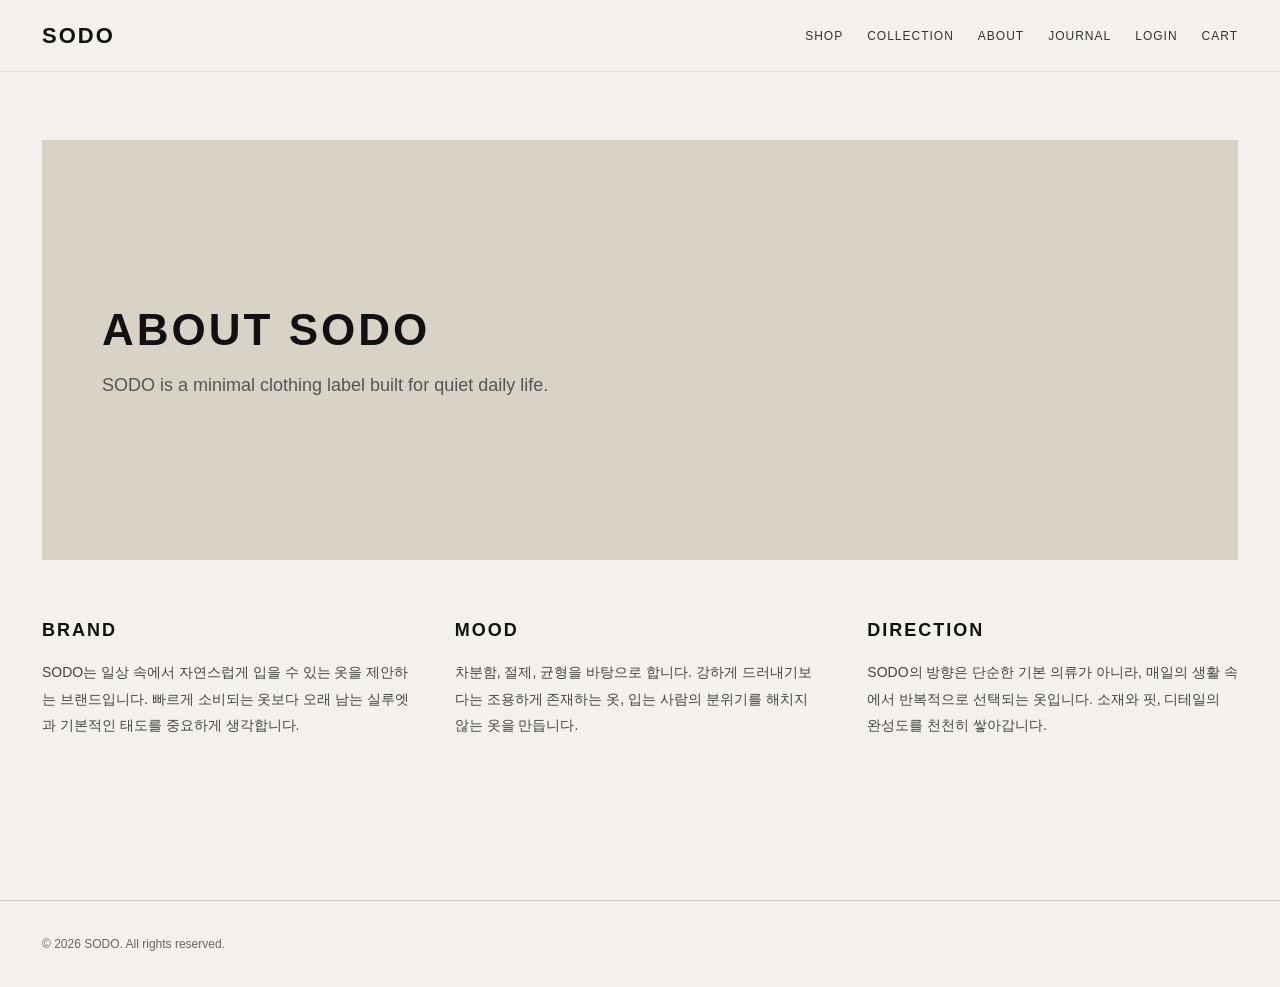
==== about.html @ 816ee6fd "Add mobile menu" ====
<!DOCTYPE html>
<html lang="ko">
<head>
  <meta charset="UTF-8" />
  <meta name="viewport" content="width=device-width, initial-scale=1.0" />
  <title>About - SODO</title>
  <link rel="stylesheet" href="css/style.css" />
</head>
<body>

  <header class="site-header">
    <a href="index.html" class="logo">SODO</a>

    <button class="menu-toggle" type="button">MENU</button>

    <nav class="nav">
      <a href="shop.html">SHOP</a>
      <a href="collection.html">COLLECTION</a>
      <a href="about.html">ABOUT</a>
      <a href="journal.html">JOURNAL</a>
      <a href="login.html">LOGIN</a>
      <a href="cart.html">CART</a>
    </nav>
  </header>

  <main class="page">
    <section class="about-hero">
      <h1>ABOUT SODO</h1>
      <p>
        SODO is a minimal clothing label built for quiet daily life.
      </p>
    </section>

    <section class="about-content">
      <div>
        <h2>BRAND</h2>
        <p>
          SODO는 일상 속에서 자연스럽게 입을 수 있는 옷을 제안하는 브랜드입니다.
          빠르게 소비되는 옷보다 오래 남는 실루엣과 기본적인 태도를 중요하게 생각합니다.
        </p>
      </div>

      <div>
        <h2>MOOD</h2>
        <p>
          차분함, 절제, 균형을 바탕으로 합니다.
          강하게 드러내기보다는 조용하게 존재하는 옷,
          입는 사람의 분위기를 해치지 않는 옷을 만듭니다.
        </p>
      </div>

      <div>
        <h2>DIRECTION</h2>
        <p>
          SODO의 방향은 단순한 기본 의류가 아니라,
          매일의 생활 속에서 반복적으로 선택되는 옷입니다.
          소재와 핏, 디테일의 완성도를 천천히 쌓아갑니다.
        </p>
      </div>
    </section>
  </main>

  <footer class="footer">
    <p>© <span id="year"></span> SODO. All rights reserved.</p>
  </footer>

  <script src="js/script.js"></script>
</body>
</html>
---- css/style.css ----
* {
  margin: 0;
  padding: 0;
  box-sizing: border-box;
}

html {
  scroll-behavior: smooth;
}

body {
  font-family: Arial, Helvetica, sans-serif;
  color: #111;
  background: #f4f1ec;
}

a {
  color: inherit;
  text-decoration: none;
}

button {
  font-family: inherit;
}

/* HEADER */

.site-header {
  width: 100%;
  height: 72px;
  padding: 0 42px;
  display: flex;
  justify-content: space-between;
  align-items: center;
  position: fixed;
  top: 0;
  left: 0;
  z-index: 20;
  background: rgba(244, 241, 236, 0.92);
  border-bottom: 1px solid rgba(0, 0, 0, 0.08);
  backdrop-filter: blur(10px);
}

.site-header.transparent {
  background: transparent;
  border-bottom: none;
  color: #fff;
}

.logo {
  font-size: 22px;
  font-weight: 700;
  letter-spacing: 2px;
}

.nav {
  display: flex;
  gap: 24px;
  font-size: 12px;
  letter-spacing: 1px;
}

.nav a {
  opacity: 0.85;
}

.nav a:hover {
  opacity: 1;
}

/* HOME */

.hero {
  width: 100%;
  height: 100vh;
  background-image: url("../images/hero.jpg");
  background-size: cover;
  background-position: center;
  position: relative;
  display: flex;
  justify-content: center;
  align-items: center;
}

.hero-overlay {
  position: absolute;
  inset: 0;
  background: rgba(0, 0, 0, 0.38);
}

.hero-content {
  position: relative;
  z-index: 2;
  text-align: center;
  color: #fff;
}

.hero-content h1 {
  font-size: 78px;
  letter-spacing: 10px;
  font-weight: 700;
  margin-bottom: 18px;
}

.hero-content p {
  font-size: 13px;
  letter-spacing: 3px;
  margin-bottom: 34px;
}

.hero-button {
  display: inline-block;
  padding: 14px 34px;
  border: 1px solid #fff;
  font-size: 12px;
  letter-spacing: 2px;
  transition: 0.25s;
}

.hero-button:hover {
  background: #fff;
  color: #111;
}

/* COMMON PAGE */

.page {
  padding: 140px 42px 80px;
  min-height: 100vh;
}

.page-title {
  margin-bottom: 58px;
}

.page-title h1 {
  font-size: 42px;
  letter-spacing: 3px;
  margin-bottom: 14px;
}

.page-title p {
  color: #555;
  font-size: 15px;
}

/* SHOP */

.product-grid {
  display: grid;
  grid-template-columns: repeat(3, 1fr);
  gap: 34px 22px;
}

.product-card {
  display: block;
}

.product-image {
  width: 100%;
  aspect-ratio: 3 / 4;
  background: #d8d2c7;
  display: flex;
  justify-content: center;
  align-items: center;
  color: #918879;
  font-size: 28px;
  letter-spacing: 4px;
  transition: 0.25s;
}

.product-card:hover .product-image {
  background: #c8c0b4;
}

.product-info {
  padding-top: 14px;
}

.product-info h2 {
  font-size: 14px;
  font-weight: 400;
  margin-bottom: 7px;
}

.product-info p {
  font-size: 13px;
  color: #555;
}

/* PRODUCT DETAIL */

.product-detail {
  display: grid;
  grid-template-columns: 1.2fr 0.8fr;
  gap: 60px;
  align-items: start;
}

.product-detail-image {
  width: 100%;
  min-height: 680px;
  background: #d8d2c7;
  display: flex;
  justify-content: center;
  align-items: center;
}

.product-detail-image span {
  font-size: 42px;
  letter-spacing: 6px;
  color: #918879;
}

.product-detail-info {
  padding-top: 20px;
}

.category {
  font-size: 12px;
  letter-spacing: 2px;
  color: #777;
  margin-bottom: 18px;
}

.product-detail-info h1 {
  font-size: 32px;
  font-weight: 400;
  margin-bottom: 16px;
}

.price {
  font-size: 18px;
  margin-bottom: 32px;
}

.description {
  font-size: 14px;
  line-height: 1.8;
  color: #444;
  margin-bottom: 34px;
}

.option-box {
  margin-bottom: 28px;
}

.option-box p {
  font-size: 12px;
  letter-spacing: 2px;
  margin-bottom: 12px;
}

.size-list {
  display: flex;
  gap: 8px;
}

.size-list button {
  width: 48px;
  height: 42px;
  border: 1px solid #aaa;
  background: transparent;
  cursor: pointer;
}

.size-list button:hover {
  background: #111;
  color: #fff;
}

.cart-button {
  width: 100%;
  height: 52px;
  background: #111;
  color: #fff;
  border: none;
  font-size: 12px;
  letter-spacing: 2px;
  cursor: pointer;
  margin-bottom: 28px;
}

.cart-button:hover {
  background: #333;
}

.product-notice {
  border-top: 1px solid #ccc;
  padding-top: 22px;
}

.product-notice p {
  font-size: 13px;
  color: #555;
  line-height: 1.8;
}

/* COLLECTION */

.collection-layout {
  display: grid;
  grid-template-columns: 1.3fr 1fr;
  gap: 24px;
}

.collection-visual {
  min-height: 440px;
  background: #d8d2c7;
  display: flex;
  justify-content: center;
  align-items: center;
  color: #918879;
  font-size: 24px;
  letter-spacing: 3px;
}

.collection-visual.large {
  min-height: 620px;
}

.collection-text {
  padding: 54px;
  background: #e8e2d8;
  display: flex;
  flex-direction: column;
  justify-content: center;
}

.collection-text h2 {
  font-size: 24px;
  letter-spacing: 2px;
  margin-bottom: 22px;
}

.collection-text p {
  font-size: 15px;
  line-height: 1.9;
  color: #444;
}

/* ABOUT */

.about-hero {
  min-height: 420px;
  background: #d8d2c7;
  display: flex;
  flex-direction: column;
  justify-content: center;
  padding: 60px;
  margin-bottom: 60px;
}

.about-hero h1 {
  font-size: 44px;
  letter-spacing: 3px;
  margin-bottom: 20px;
}

.about-hero p {
  font-size: 18px;
  color: #555;
}

.about-content {
  display: grid;
  grid-template-columns: repeat(3, 1fr);
  gap: 42px;
}

.about-content h2 {
  font-size: 18px;
  letter-spacing: 2px;
  margin-bottom: 18px;
}

.about-content p {
  font-size: 14px;
  line-height: 1.9;
  color: #444;
}

/* JOURNAL */

.journal-list {
  display: flex;
  flex-direction: column;
  gap: 24px;
}

.journal-card {
  display: grid;
  grid-template-columns: 320px 1fr;
  gap: 34px;
  padding-bottom: 24px;
  border-bottom: 1px solid #ccc;
}

.journal-image {
  height: 220px;
  background: #d8d2c7;
  display: flex;
  justify-content: center;
  align-items: center;
  color: #918879;
  font-size: 32px;
}

.journal-text {
  display: flex;
  flex-direction: column;
  justify-content: center;
}

.date {
  font-size: 12px;
  color: #777;
  margin-bottom: 12px;
}

.journal-text h2 {
  font-size: 26px;
  font-weight: 400;
  margin-bottom: 14px;
}

.journal-text p {
  font-size: 14px;
  line-height: 1.8;
  color: #444;
}

/* FOOTER */

.footer {
  padding: 36px 42px;
  border-top: 1px solid #ccc;
  font-size: 12px;
  color: #666;
}

/* MOBILE */

@media (max-width: 900px) {
  .site-header {
    padding: 0 20px;
  }

  .nav {
    gap: 12px;
    font-size: 10px;
  }

  .hero-content h1 {
    font-size: 52px;
  }

  .page {
    padding: 120px 20px 60px;
  }

  .product-grid {
    grid-template-columns: repeat(2, 1fr);
  }

  .product-detail {
    grid-template-columns: 1fr;
  }

  .collection-layout {
    grid-template-columns: 1fr;
  }

  .about-content {
    grid-template-columns: 1fr;
  }

  .journal-card {
    grid-template-columns: 1fr;
  }
}

@media (max-width: 560px) {
  .site-header {
    height: auto;
    padding: 18px 20px;
    align-items: flex-start;
    flex-direction: column;
    gap: 14px;
  }

  .nav {
    flex-wrap: wrap;
  }

  .hero-content h1 {
    font-size: 42px;
  }

  .hero-content p {
    font-size: 11px;
  }

  .product-grid {
    grid-template-columns: 1fr;
  }

  .page-title h1 {
    font-size: 32px;
  }

  .product-detail-image {
    min-height: 460px;
  }
}/* PRODUCT IMAGE UPDATE */

.product-image {
  position: relative;
  overflow: hidden;
}

.product-image img {
  width: 100%;
  height: 100%;
  object-fit: cover;
  display: block;
  position: absolute;
  inset: 0;
  z-index: 2;
}

.product-image img[src=""] {
  display: none;
}

.product-image img:not([src]),
.product-image img[src=""] {
  display: none;
}

.product-image img + .product-placeholder {
  position: absolute;
  inset: 0;
  z-index: 1;
}

.product-image img[src]:not([src=""]) + .product-placeholder {
  display: flex;
}

.product-placeholder {
  width: 100%;
  height: 100%;
  background: #d8d2c7;
  display: flex;
  justify-content: center;
  align-items: center;
  color: #918879;
  font-size: 28px;
  letter-spacing: 4px;
}

.product-detail-image {
  position: relative;
  overflow: hidden;
}

.product-detail-image img {
  width: 100%;
  height: 100%;
  min-height: 680px;
  object-fit: cover;
  display: block;
}

.product-detail-image img[src=""] {
  display: none;
}

#productImageFallback {
  display: block;
}

.product-detail-image img:not([style*="display: none"]) + #productImageFallback {
  display: none;
}

.size-list button.active {
  background: #111;
  color: #fff;
}/* SIMPLE LOGIN / CART PAGE */

.simple-page {
  max-width: 520px;
  margin: 80px auto 0;
  text-align: center;
}

.simple-label {
  font-size: 12px;
  letter-spacing: 2px;
  color: #777;
  margin-bottom: 16px;
}

.simple-page h1 {
  font-size: 42px;
  letter-spacing: 3px;
  margin-bottom: 22px;
}

.simple-page > p {
  font-size: 14px;
  line-height: 1.8;
  color: #555;
}

.login-box {
  margin-top: 34px;
  display: flex;
  flex-direction: column;
  gap: 12px;
}

.login-box input {
  height: 48px;
  padding: 0 14px;
  border: 1px solid #bbb;
  background: transparent;
  font-size: 14px;
}

.login-box button {
  height: 50px;
  border: none;
  background: #111;
  color: #fff;
  font-size: 12px;
  letter-spacing: 2px;
  cursor: pointer;
}

.login-box button:hover {
  background: #333;
}

.simple-note {
  margin-top: 22px;
  font-size: 12px !important;
  color: #888 !important;
}

.empty-cart {
  margin-top: 36px;
  padding: 44px 24px;
  border: 1px solid #ccc;
}

.empty-cart p {
  font-size: 14px;
  color: #555;
  margin-bottom: 24px;
}

.empty-cart a {
  display: inline-block;
  padding: 14px 28px;
  border: 1px solid #111;
  font-size: 12px;
  letter-spacing: 2px;
}

.empty-cart a:hover {
  background: #111;
  color: #fff;
}/* REAL CART PAGE */

.cart-layout {
  display: grid;
  grid-template-columns: 1fr 360px;
  gap: 42px;
  align-items: start;
}

.cart-items {
  display: flex;
  flex-direction: column;
  gap: 24px;
}

.cart-item {
  display: grid;
  grid-template-columns: 180px 1fr;
  gap: 24px;
  padding-bottom: 24px;
  border-bottom: 1px solid #ccc;
}

.cart-item-image {
  width: 180px;
  aspect-ratio: 3 / 4;
  background: #d8d2c7;
  position: relative;
  overflow: hidden;
}

.cart-item-image img {
  width: 100%;
  height: 100%;
  object-fit: cover;
}

.cart-item-image span {
  display: none;
  width: 100%;
  height: 100%;
  justify-content: center;
  align-items: center;
  color: #918879;
  font-size: 20px;
  letter-spacing: 3px;
}

.cart-item-info {
  display: flex;
  flex-direction: column;
  justify-content: center;
}

.cart-item-info h2 {
  font-size: 20px;
  font-weight: 400;
  margin-bottom: 12px;
}

.cart-item-info p {
  font-size: 14px;
  color: #555;
  margin-bottom: 8px;
}

.quantity-control {
  display: flex;
  align-items: center;
  gap: 12px;
  margin: 18px 0;
}

.quantity-control button {
  width: 32px;
  height: 32px;
  border: 1px solid #aaa;
  background: transparent;
  cursor: pointer;
}

.quantity-control button:hover {
  background: #111;
  color: #fff;
}

.quantity-control span {
  min-width: 20px;
  text-align: center;
  font-size: 14px;
}

.remove-button {
  width: fit-content;
  border: none;
  background: transparent;
  color: #777;
  font-size: 12px;
  letter-spacing: 1px;
  cursor: pointer;
  padding: 0;
}

.remove-button:hover {
  color: #111;
  text-decoration: underline;
}

.cart-summary {
  padding: 28px;
  border: 1px solid #ccc;
  position: sticky;
  top: 100px;
}

.cart-summary h2 {
  font-size: 18px;
  letter-spacing: 2px;
  margin-bottom: 28px;
}

.summary-row,
.summary-total {
  display: flex;
  justify-content: space-between;
  align-items: center;
}

.summary-row {
  font-size: 14px;
  margin-bottom: 18px;
  color: #555;
}

.summary-total {
  border-top: 1px solid #ccc;
  margin-top: 24px;
  padding-top: 24px;
  font-size: 18px;
}

.checkout-button {
  width: 100%;
  height: 52px;
  margin-top: 30px;
  border: none;
  background: #111;
  color: #fff;
  font-size: 12px;
  letter-spacing: 2px;
  cursor: pointer;
}

.checkout-button:hover {
  background: #333;
}

.checkout-note {
  margin-top: 14px;
  font-size: 12px;
  color: #888;
  line-height: 1.6;
}

@media (max-width: 900px) {
  .cart-layout {
    grid-template-columns: 1fr;
  }

  .cart-summary {
    position: static;
  }
}

@media (max-width: 560px) {
  .cart-item {
    grid-template-columns: 110px 1fr;
    gap: 16px;
  }

  .cart-item-image {
    width: 110px;
  }

  .cart-item-info h2 {
    font-size: 16px;
  }
}/* CHECKOUT PAGE */

.checkout-layout {
  display: grid;
  grid-template-columns: 1fr 380px;
  gap: 50px;
  align-items: start;
}

.checkout-form-area {
  display: flex;
  flex-direction: column;
  gap: 34px;
}

.checkout-section {
  padding-bottom: 34px;
  border-bottom: 1px solid #ccc;
}

.checkout-section h2 {
  font-size: 18px;
  letter-spacing: 2px;
  margin-bottom: 18px;
}

.checkout-section input[type="email"],
.checkout-section input[type="tel"],
.checkout-section input[type="text"] {
  width: 100%;
  height: 48px;
  margin-bottom: 12px;
  padding: 0 14px;
  border: 1px solid #bbb;
  background: transparent;
  font-size: 14px;
}

.payment-option {
  height: 48px;
  border: 1px solid #bbb;
  display: flex;
  align-items: center;
  gap: 12px;
  padding: 0 14px;
  margin-bottom: 10px;
  font-size: 14px;
  cursor: pointer;
}

.place-order-button {
  width: 100%;
  height: 54px;
  background: #111;
  color: #fff;
  border: none;
  font-size: 12px;
  letter-spacing: 2px;
  cursor: pointer;
}

.place-order-button:hover {
  background: #333;
}

.checkout-demo-text {
  font-size: 12px;
  color: #888;
  line-height: 1.7;
}

.checkout-summary {
  padding: 28px;
  border: 1px solid #ccc;
  position: sticky;
  top: 100px;
}

.checkout-summary h2 {
  font-size: 18px;
  letter-spacing: 2px;
  margin-bottom: 26px;
}

.checkout-items {
  display: flex;
  flex-direction: column;
  gap: 18px;
  margin-bottom: 28px;
}

.checkout-item {
  display: grid;
  grid-template-columns: 82px 1fr;
  gap: 14px;
  padding-bottom: 18px;
  border-bottom: 1px solid #ddd;
}

.checkout-item-image {
  width: 82px;
  aspect-ratio: 3 / 4;
  background: #d8d2c7;
  overflow: hidden;
}

.checkout-item-image img {
  width: 100%;
  height: 100%;
  object-fit: cover;
}

.checkout-item h3 {
  font-size: 14px;
  font-weight: 400;
  margin-bottom: 8px;
}

.checkout-item p {
  font-size: 12px;
  color: #666;
  margin-bottom: 4px;
}

.checkout-item strong {
  font-size: 13px;
}

.checkout-empty {
  padding: 28px 0;
  text-align: center;
}

.checkout-empty p {
  font-size: 14px;
  color: #555;
  margin-bottom: 18px;
}

.checkout-empty a {
  display: inline-block;
  padding: 12px 22px;
  border: 1px solid #111;
  font-size: 12px;
  letter-spacing: 1px;
}

.checkout-empty a:hover {
  background: #111;
  color: #fff;
}

@media (max-width: 900px) {
  .checkout-layout {
    grid-template-columns: 1fr;
  }

  .checkout-summary {
    position: static;
  }
}/* MOBILE MENU */

.menu-toggle {
  display: none;
  border: none;
  background: transparent;
  color: inherit;
  font-size: 12px;
  letter-spacing: 2px;
  cursor: pointer;
  z-index: 50;
}

@media (max-width: 760px) {
  .site-header {
    height: 68px;
    padding: 0 20px;
    flex-direction: row;
    align-items: center;
  }

  .menu-toggle {
    display: block;
  }

  .nav {
    position: fixed;
    top: 0;
    right: -100%;
    width: 76%;
    max-width: 360px;
    height: 100vh;
    background: #111;
    color: #fff;
    flex-direction: column;
    justify-content: flex-start;
    align-items: flex-start;
    gap: 26px;
    padding: 96px 34px 34px;
    font-size: 14px;
    letter-spacing: 2px;
    transition: right 0.3s ease;
    z-index: 40;
  }

  .nav.open {
    right: 0;
  }

  body.menu-open {
    overflow: hidden;
  }

  .site-header.transparent .nav {
    background: #111;
    color: #fff;
  }

  .site-header.transparent .menu-toggle {
    color: #fff;
  }
}
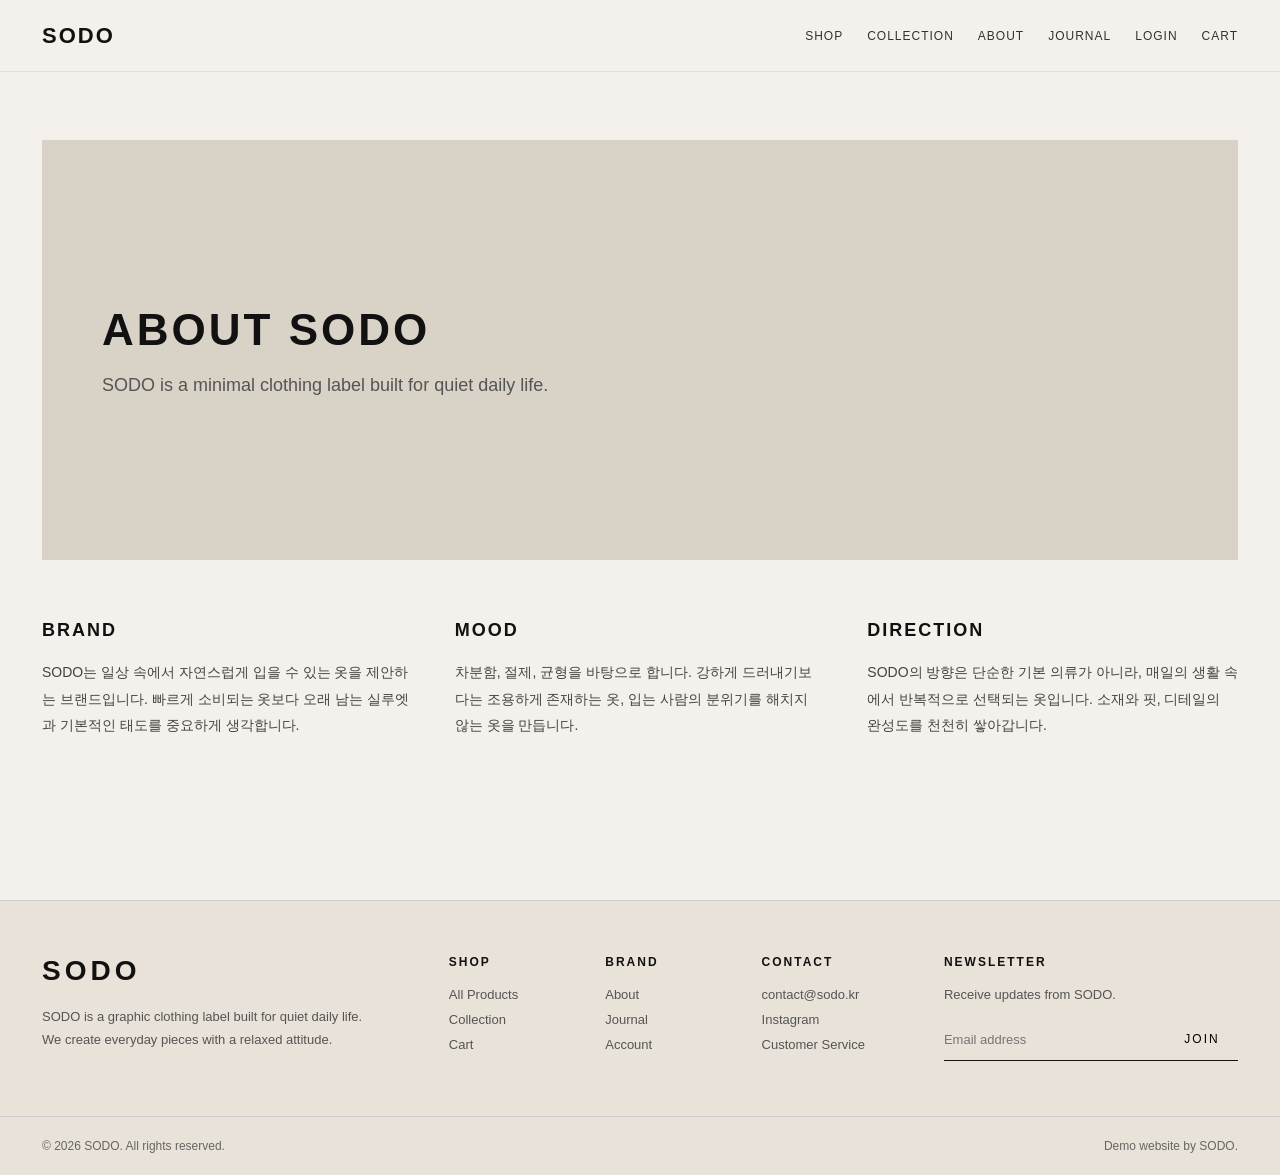
==== commit cac54cb2: "Update brand footer" ====
--- a/about.html
+++ b/about.html
@@ -61,7 +61,55 @@
   </main>
 
   <footer class="footer">
-    <p>© <span id="year"></span> SODO. All rights reserved.</p>
+    <div class="footer-inner">
+
+      <div class="footer-brand">
+        <h2>SODO</h2>
+        <p>
+          SODO is a graphic clothing label built for quiet daily life.
+          We create everyday pieces with a relaxed attitude.
+        </p>
+      </div>
+
+      <div class="footer-links">
+        <div>
+          <h3>SHOP</h3>
+          <a href="shop.html">All Products</a>
+          <a href="collection.html">Collection</a>
+          <a href="cart.html">Cart</a>
+        </div>
+
+        <div>
+          <h3>BRAND</h3>
+          <a href="about.html">About</a>
+          <a href="journal.html">Journal</a>
+          <a href="login.html">Account</a>
+        </div>
+
+        <div>
+          <h3>CONTACT</h3>
+          <a href="mailto:contact@sodo.kr">contact@sodo.kr</a>
+          <a href="#">Instagram</a>
+          <a href="#">Customer Service</a>
+        </div>
+      </div>
+
+      <div class="footer-newsletter">
+        <h3>NEWSLETTER</h3>
+        <p>Receive updates from SODO.</p>
+
+        <div class="newsletter-form">
+          <input type="email" id="newsletterEmail" placeholder="Email address" />
+          <button type="button" id="newsletterButton">JOIN</button>
+        </div>
+      </div>
+
+    </div>
+
+    <div class="footer-bottom">
+      <p>© <span id="year"></span> SODO. All rights reserved.</p>
+      <p>Demo website by SODO.</p>
+    </div>
   </footer>
 
   <script src="js/script.js"></script>
--- a/css/style.css
+++ b/css/style.css
@@ -1081,4 +1081,228 @@
   .site-header.transparent .menu-toggle {
     color: #fff;
   }
+}/* PRODUCT EXTRA INFO */
+
+.product-extra-info {
+  margin-top: 34px;
+  border-top: 1px solid #ccc;
+}
+
+.product-extra-info div {
+  padding: 22px 0;
+  border-bottom: 1px solid #ccc;
+}
+
+.product-extra-info h3 {
+  font-size: 12px;
+  letter-spacing: 2px;
+  margin-bottom: 10px;
+}
+
+.product-extra-info p {
+  font-size: 13px;
+  line-height: 1.7;
+  color: #555;
+}
+
+/* RELATED PRODUCTS */
+
+.related-section {
+  margin-top: 110px;
+}
+
+.related-title {
+  display: flex;
+  justify-content: space-between;
+  align-items: center;
+  margin-bottom: 28px;
+}
+
+.related-title h2 {
+  font-size: 22px;
+  letter-spacing: 2px;
+  font-weight: 400;
+}
+
+.related-title a {
+  font-size: 12px;
+  letter-spacing: 2px;
+  border-bottom: 1px solid #111;
+  padding-bottom: 4px;
+}
+
+.related-grid {
+  display: grid;
+  grid-template-columns: repeat(3, 1fr);
+  gap: 22px;
+}
+
+.related-card {
+  display: block;
+}
+
+.related-image {
+  width: 100%;
+  aspect-ratio: 3 / 4;
+  background: #d8d2c7;
+  position: relative;
+  overflow: hidden;
+}
+
+.related-image img {
+  width: 100%;
+  height: 100%;
+  object-fit: cover;
+}
+
+.related-image span {
+  display: none;
+  width: 100%;
+  height: 100%;
+  justify-content: center;
+  align-items: center;
+  color: #918879;
+  font-size: 24px;
+  letter-spacing: 4px;
+}
+
+.related-info {
+  padding-top: 14px;
+}
+
+.related-info h3 {
+  font-size: 14px;
+  font-weight: 400;
+  margin-bottom: 7px;
+}
+
+.related-info p {
+  font-size: 13px;
+  color: #555;
+}
+
+@media (max-width: 760px) {
+  .related-grid {
+    grid-template-columns: 1fr;
+  }
+
+  .related-section {
+    margin-top: 70px;
+  }
+
+  .related-title h2 {
+    font-size: 18px;
+  }
+}/* BRAND FOOTER */
+
+.footer {
+  padding: 0;
+  border-top: 1px solid #ccc;
+  background: #e8e2d8;
+  color: #111;
+}
+
+.footer-inner {
+  display: grid;
+  grid-template-columns: 1.2fr 1.5fr 1fr;
+  gap: 54px;
+  padding: 54px 42px;
+}
+
+.footer-brand h2 {
+  font-size: 28px;
+  letter-spacing: 4px;
+  margin-bottom: 18px;
+}
+
+.footer-brand p {
+  max-width: 340px;
+  font-size: 13px;
+  line-height: 1.8;
+  color: #555;
+}
+
+.footer-links {
+  display: grid;
+  grid-template-columns: repeat(3, 1fr);
+  gap: 28px;
+}
+
+.footer-links h3,
+.footer-newsletter h3 {
+  font-size: 12px;
+  letter-spacing: 2px;
+  margin-bottom: 18px;
+}
+
+.footer-links a {
+  display: block;
+  font-size: 13px;
+  color: #555;
+  margin-bottom: 10px;
+}
+
+.footer-links a:hover {
+  color: #111;
+}
+
+.footer-newsletter p {
+  font-size: 13px;
+  color: #555;
+  margin-bottom: 16px;
+}
+
+.newsletter-form {
+  display: flex;
+  border-bottom: 1px solid #111;
+}
+
+.newsletter-form input {
+  flex: 1;
+  height: 42px;
+  border: none;
+  background: transparent;
+  outline: none;
+  font-size: 13px;
+}
+
+.newsletter-form button {
+  width: 72px;
+  border: none;
+  background: transparent;
+  font-size: 12px;
+  letter-spacing: 2px;
+  cursor: pointer;
+}
+
+.newsletter-form button:hover {
+  opacity: 0.55;
+}
+
+.footer-bottom {
+  padding: 22px 42px;
+  border-top: 1px solid #ccc;
+  display: flex;
+  justify-content: space-between;
+  gap: 20px;
+  font-size: 12px;
+  color: #666;
+}
+
+@media (max-width: 900px) {
+  .footer-inner {
+    grid-template-columns: 1fr;
+    gap: 38px;
+    padding: 44px 20px;
+  }
+
+  .footer-links {
+    grid-template-columns: 1fr;
+    gap: 24px;
+  }
+
+  .footer-bottom {
+    padding: 22px 20px;
+    flex-direction: column;
+  }
 }
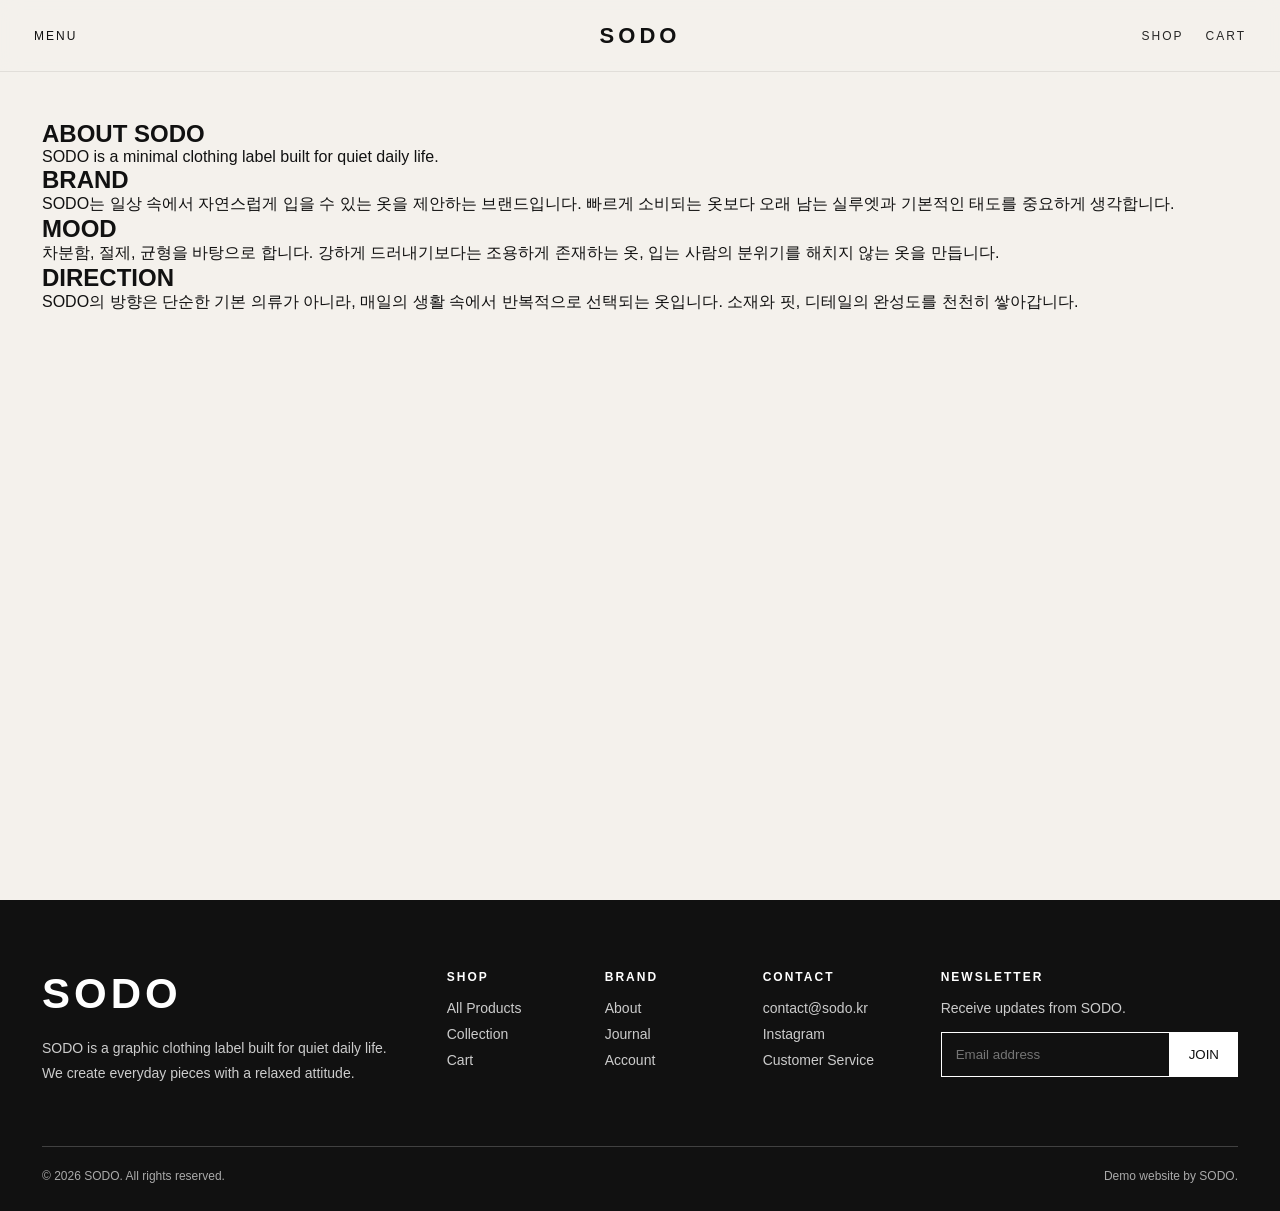
==== commit 00c8144f: "Fix main layout and header" ====
--- a/about.html
+++ b/about.html
@@ -8,20 +8,25 @@
 </head>
 <body>
 
-  <header class="site-header">
-    <a href="index.html" class="logo">SODO</a>
+  <header class="site-header sodo-top-header">
+  <button class="menu-toggle" type="button">MENU</button>
 
-    <button class="menu-toggle" type="button">MENU</button>
+  <a href="index.html" class="logo header-center-logo">SODO</a>
 
-    <nav class="nav">
-      <a href="shop.html">SHOP</a>
-      <a href="collection.html">COLLECTION</a>
-      <a href="about.html">ABOUT</a>
-      <a href="journal.html">JOURNAL</a>
-      <a href="login.html">LOGIN</a>
-      <a href="cart.html">CART</a>
-    </nav>
-  </header>
+  <div class="header-actions">
+    <a href="shop.html">SHOP</a>
+    <a href="cart.html" class="cart-action">CART</a>
+  </div>
+
+  <nav class="nav">
+    <a href="shop.html">SHOP</a>
+    <a href="collection.html">COLLECTION</a>
+    <a href="about.html">ABOUT</a>
+    <a href="journal.html">JOURNAL</a>
+    <a href="login.html">LOGIN</a>
+    <a href="cart.html">CART</a>
+  </nav>
+</header>
 
   <main class="page">
     <section class="about-hero">
--- a/css/style.css
+++ b/css/style.css
@@ -1,3 +1,5 @@
+/* RESET */
+
 * {
   margin: 0;
   padding: 0;
@@ -10,8 +12,8 @@
 
 body {
   font-family: Arial, Helvetica, sans-serif;
+  background: #f4f1ec;
   color: #111;
-  background: #f4f1ec;
 }
 
 a {
@@ -19,105 +21,343 @@
   text-decoration: none;
 }
 
-button {
+button,
+input,
+select,
+textarea {
   font-family: inherit;
 }
 
-/* HEADER */
+img {
+  max-width: 100%;
+  display: block;
+}
+
+/* COMMON HEADER */
 
 .site-header {
-  width: 100%;
-  height: 72px;
-  padding: 0 42px;
-  display: flex;
-  justify-content: space-between;
-  align-items: center;
   position: fixed;
   top: 0;
   left: 0;
-  z-index: 20;
+  width: 100%;
+  z-index: 60;
+}
+
+/* GARDEN STYLE TOP HEADER */
+
+.sodo-top-header {
+  height: 72px;
+  padding: 0 34px;
+  display: grid;
+  grid-template-columns: 1fr auto 1fr;
+  align-items: center;
   background: rgba(244, 241, 236, 0.92);
+  backdrop-filter: blur(10px);
   border-bottom: 1px solid rgba(0, 0, 0, 0.08);
-  backdrop-filter: blur(10px);
-}
-
-.site-header.transparent {
+}
+
+.sodo-top-header.transparent {
   background: transparent;
   border-bottom: none;
   color: #fff;
 }
 
-.logo {
+.sodo-top-header .menu-toggle {
+  display: block;
+  justify-self: start;
+  border: none;
+  background: transparent;
+  color: inherit;
+  font-size: 12px;
+  letter-spacing: 2px;
+  cursor: pointer;
+  z-index: 80;
+}
+
+.header-center-logo {
+  justify-self: center;
   font-size: 22px;
   font-weight: 700;
+  letter-spacing: 4px;
+  z-index: 80;
+}
+
+.header-actions {
+  justify-self: end;
+  display: flex;
+  align-items: center;
+  gap: 22px;
+  font-size: 12px;
   letter-spacing: 2px;
-}
-
-.nav {
-  display: flex;
+  z-index: 80;
+}
+
+.header-actions a {
+  opacity: 0.9;
+}
+
+.header-actions a:hover {
+  opacity: 1;
+}
+
+/* SIDE MENU */
+
+.sodo-top-header .nav {
+  position: fixed;
+  top: 0;
+  left: -420px;
+  right: auto;
+  width: 360px;
+  max-width: 82vw;
+  height: 100vh;
+  background: #111;
+  color: #fff;
+  padding: 110px 34px 34px;
+  display: flex;
+  flex-direction: column;
+  align-items: flex-start;
+  justify-content: flex-start;
+  gap: 26px;
+  font-size: 14px;
+  letter-spacing: 2px;
+  transition: left 0.3s ease;
+  z-index: 70;
+}
+
+.sodo-top-header .nav.open {
+  left: 0;
+}
+
+body.menu-open {
+  overflow: hidden;
+}
+
+/* HOME PHOTO BACKGROUND */
+
+.home-body {
+  background: #111;
+  color: #fff;
+  min-height: 100vh;
+}
+
+.home-body::before {
+  content: "";
+  position: fixed;
+  inset: 0;
+  background-image: url("../images/hero.jpg");
+  background-size: contain;
+  background-position: center center;
+  background-repeat: no-repeat;
+  background-color: #111;
+  z-index: -2;
+}
+
+.home-body::after {
+  content: "";
+  position: fixed;
+  inset: 0;
+  background: rgba(0, 0, 0, 0.32);
+  z-index: -1;
+}
+
+.photo-home {
+  min-height: 100vh;
+  background: transparent;
+  color: #fff;
+}
+
+.photo-hero {
+  min-height: 100vh;
+  padding: 120px 42px 48px;
+  display: flex;
+  flex-direction: column;
+  justify-content: center;
+  position: relative;
+  overflow: hidden;
+}
+
+/* 혹시 index.html에 이미지 태그가 들어가 있어도 겹치지 않게 숨김 */
+.hero-main-image,
+.hero-dark-overlay {
+  display: none;
+}
+
+.photo-hero-content {
+  position: relative;
+  z-index: 3;
+  text-align: center;
+}
+
+.photo-hero-content p {
+  font-size: 12px;
+  letter-spacing: 3px;
+  margin-bottom: 22px;
+}
+
+.photo-hero-content h1 {
+  font-size: clamp(72px, 15vw, 190px);
+  letter-spacing: 14px;
+  line-height: 0.9;
+  font-weight: 700;
+}
+
+.photo-hero-content span {
+  display: block;
+  margin-top: 24px;
+  font-size: 13px;
+  letter-spacing: 3px;
+}
+
+.photo-enter-button {
+  position: absolute;
+  left: 50%;
+  bottom: 48px;
+  transform: translateX(-50%);
+  padding: 14px 34px;
+  border: 1px solid #fff;
+  font-size: 12px;
+  letter-spacing: 2px;
+  z-index: 3;
+}
+
+.photo-enter-button:hover {
+  background: #fff;
+  color: #111;
+}
+
+.photo-info-section {
+  min-height: 70vh;
+  padding: 120px 42px;
+  display: flex;
+  align-items: center;
+}
+
+.photo-info-box {
+  max-width: 720px;
+  padding: 42px;
+  background: rgba(0, 0, 0, 0.42);
+  backdrop-filter: blur(8px);
+}
+
+.small-label {
+  font-size: 12px;
+  letter-spacing: 3px;
+  margin-bottom: 22px;
+  color: #d8d8d8;
+}
+
+.photo-info-box h2 {
+  font-size: clamp(32px, 5vw, 64px);
+  line-height: 1.05;
+  letter-spacing: -2px;
+  font-weight: 400;
+  margin-bottom: 28px;
+}
+
+.photo-info-box p:last-child {
+  max-width: 520px;
+  font-size: 15px;
+  line-height: 1.8;
+  color: #ddd;
+}
+
+.photo-selected-section {
+  min-height: 90vh;
+  padding: 100px 42px;
+  display: flex;
+  flex-direction: column;
+  justify-content: center;
+}
+
+.photo-selected-title {
+  display: flex;
+  justify-content: space-between;
+  align-items: center;
+  margin-bottom: 34px;
+  border-bottom: 1px solid rgba(255, 255, 255, 0.75);
+  padding-bottom: 18px;
+}
+
+.photo-selected-title p,
+.photo-selected-title a {
+  font-size: 12px;
+  letter-spacing: 2px;
+}
+
+.photo-selected-title a {
+  border-bottom: 1px solid #fff;
+  padding-bottom: 4px;
+}
+
+.photo-selected-list {
+  background: rgba(0, 0, 0, 0.36);
+  backdrop-filter: blur(8px);
+}
+
+.photo-selected-row {
+  display: grid;
+  grid-template-columns: 80px 1fr 150px;
   gap: 24px;
-  font-size: 12px;
-  letter-spacing: 1px;
-}
-
-.nav a {
-  opacity: 0.85;
-}
-
-.nav a:hover {
-  opacity: 1;
-}
-
-/* HOME */
-
-.hero {
-  width: 100%;
-  height: 100vh;
-  background-image: url("../images/hero.jpg");
-  background-size: cover;
-  background-position: center;
-  position: relative;
-  display: flex;
+  align-items: center;
+  padding: 30px 28px;
+  border-bottom: 1px solid rgba(255, 255, 255, 0.38);
+}
+
+.photo-selected-row:last-child {
+  border-bottom: none;
+}
+
+.photo-selected-row span {
+  font-size: 13px;
+  color: #ccc;
+}
+
+.photo-selected-row h2 {
+  font-size: clamp(28px, 5vw, 68px);
+  font-weight: 400;
+  letter-spacing: -2px;
+}
+
+.photo-selected-row p {
+  text-align: right;
+  font-size: 15px;
+  color: #ddd;
+}
+
+.photo-selected-row:hover h2 {
+  font-style: italic;
+}
+
+.photo-bottom-section {
+  min-height: 70vh;
+  padding: 120px 42px;
+  display: flex;
+  flex-direction: column;
   justify-content: center;
   align-items: center;
-}
-
-.hero-overlay {
-  position: absolute;
-  inset: 0;
-  background: rgba(0, 0, 0, 0.38);
-}
-
-.hero-content {
-  position: relative;
-  z-index: 2;
+  gap: 22px;
   text-align: center;
-  color: #fff;
-}
-
-.hero-content h1 {
-  font-size: 78px;
-  letter-spacing: 10px;
+}
+
+.photo-bottom-section p {
+  font-size: 12px;
+  letter-spacing: 3px;
+}
+
+.photo-bottom-section h2 {
+  font-size: clamp(48px, 10vw, 140px);
+  letter-spacing: 6px;
   font-weight: 700;
-  margin-bottom: 18px;
-}
-
-.hero-content p {
-  font-size: 13px;
-  letter-spacing: 3px;
-  margin-bottom: 34px;
-}
-
-.hero-button {
-  display: inline-block;
-  padding: 14px 34px;
+}
+
+.photo-bottom-section a {
+  padding: 14px 30px;
   border: 1px solid #fff;
   font-size: 12px;
   letter-spacing: 2px;
-  transition: 0.25s;
-}
-
-.hero-button:hover {
+}
+
+.photo-bottom-section a:hover {
   background: #fff;
   color: #111;
 }
@@ -125,31 +365,96 @@
 /* COMMON PAGE */
 
 .page {
-  padding: 140px 42px 80px;
+  padding: 120px 42px 80px;
   min-height: 100vh;
 }
 
 .page-title {
-  margin-bottom: 58px;
+  margin-bottom: 48px;
 }
 
 .page-title h1 {
-  font-size: 42px;
-  letter-spacing: 3px;
-  margin-bottom: 14px;
+  font-size: clamp(42px, 8vw, 96px);
+  letter-spacing: -4px;
+  font-weight: 400;
+  margin-bottom: 12px;
 }
 
 .page-title p {
+  font-size: 14px;
   color: #555;
-  font-size: 15px;
-}
-
-/* SHOP */
+  line-height: 1.8;
+}
+
+.shop-title-area {
+  display: flex;
+  justify-content: space-between;
+  align-items: flex-end;
+  gap: 24px;
+}
+
+.product-count {
+  font-size: 12px !important;
+  letter-spacing: 2px;
+  color: #777 !important;
+}
+
+/* SHOP CATEGORY */
+
+.shop-category-tabs {
+  display: flex;
+  flex-wrap: wrap;
+  gap: 8px;
+  margin-bottom: 22px;
+}
+
+.shop-category-tabs button {
+  padding: 12px 18px;
+  border: 1px solid #111;
+  background: transparent;
+  font-size: 12px;
+  letter-spacing: 2px;
+  cursor: pointer;
+}
+
+.shop-category-tabs button:hover,
+.shop-category-tabs button.active {
+  background: #111;
+  color: #fff;
+}
+
+/* SHOP TOOLS */
+
+.shop-tools {
+  display: flex;
+  justify-content: space-between;
+  gap: 16px;
+  margin-bottom: 34px;
+}
+
+.shop-tools input,
+.shop-tools select {
+  border: 1px solid #111;
+  background: transparent;
+  padding: 14px 16px;
+  font-size: 13px;
+}
+
+.shop-tools input {
+  width: 100%;
+  max-width: 360px;
+}
+
+.shop-tools select {
+  width: 220px;
+}
+
+/* PRODUCT GRID */
 
 .product-grid {
   display: grid;
   grid-template-columns: repeat(3, 1fr);
-  gap: 34px 22px;
+  gap: 34px 24px;
 }
 
 .product-card {
@@ -157,508 +462,374 @@
 }
 
 .product-image {
-  width: 100%;
+  position: relative;
   aspect-ratio: 3 / 4;
-  background: #d8d2c7;
-  display: flex;
-  justify-content: center;
-  align-items: center;
-  color: #918879;
-  font-size: 28px;
-  letter-spacing: 4px;
-  transition: 0.25s;
-}
-
-.product-card:hover .product-image {
-  background: #c8c0b4;
-}
-
-.product-info {
-  padding-top: 14px;
-}
-
-.product-info h2 {
-  font-size: 14px;
-  font-weight: 400;
-  margin-bottom: 7px;
-}
-
-.product-info p {
-  font-size: 13px;
-  color: #555;
-}
-
-/* PRODUCT DETAIL */
-
-.product-detail {
-  display: grid;
-  grid-template-columns: 1.2fr 0.8fr;
-  gap: 60px;
-  align-items: start;
-}
-
-.product-detail-image {
-  width: 100%;
-  min-height: 680px;
-  background: #d8d2c7;
-  display: flex;
-  justify-content: center;
-  align-items: center;
-}
-
-.product-detail-image span {
-  font-size: 42px;
-  letter-spacing: 6px;
-  color: #918879;
-}
-
-.product-detail-info {
-  padding-top: 20px;
-}
-
-.category {
-  font-size: 12px;
-  letter-spacing: 2px;
-  color: #777;
-  margin-bottom: 18px;
-}
-
-.product-detail-info h1 {
-  font-size: 32px;
-  font-weight: 400;
+  background: #e7e1d8;
+  overflow: hidden;
   margin-bottom: 16px;
-}
-
-.price {
-  font-size: 18px;
-  margin-bottom: 32px;
-}
-
-.description {
-  font-size: 14px;
-  line-height: 1.8;
-  color: #444;
-  margin-bottom: 34px;
-}
-
-.option-box {
-  margin-bottom: 28px;
-}
-
-.option-box p {
-  font-size: 12px;
-  letter-spacing: 2px;
-  margin-bottom: 12px;
-}
-
-.size-list {
-  display: flex;
-  gap: 8px;
-}
-
-.size-list button {
-  width: 48px;
-  height: 42px;
-  border: 1px solid #aaa;
-  background: transparent;
-  cursor: pointer;
-}
-
-.size-list button:hover {
-  background: #111;
-  color: #fff;
-}
-
-.cart-button {
-  width: 100%;
-  height: 52px;
-  background: #111;
-  color: #fff;
-  border: none;
-  font-size: 12px;
-  letter-spacing: 2px;
-  cursor: pointer;
-  margin-bottom: 28px;
-}
-
-.cart-button:hover {
-  background: #333;
-}
-
-.product-notice {
-  border-top: 1px solid #ccc;
-  padding-top: 22px;
-}
-
-.product-notice p {
-  font-size: 13px;
-  color: #555;
-  line-height: 1.8;
-}
-
-/* COLLECTION */
-
-.collection-layout {
-  display: grid;
-  grid-template-columns: 1.3fr 1fr;
-  gap: 24px;
-}
-
-.collection-visual {
-  min-height: 440px;
-  background: #d8d2c7;
-  display: flex;
-  justify-content: center;
-  align-items: center;
-  color: #918879;
-  font-size: 24px;
-  letter-spacing: 3px;
-}
-
-.collection-visual.large {
-  min-height: 620px;
-}
-
-.collection-text {
-  padding: 54px;
-  background: #e8e2d8;
-  display: flex;
-  flex-direction: column;
-  justify-content: center;
-}
-
-.collection-text h2 {
-  font-size: 24px;
-  letter-spacing: 2px;
-  margin-bottom: 22px;
-}
-
-.collection-text p {
-  font-size: 15px;
-  line-height: 1.9;
-  color: #444;
-}
-
-/* ABOUT */
-
-.about-hero {
-  min-height: 420px;
-  background: #d8d2c7;
-  display: flex;
-  flex-direction: column;
-  justify-content: center;
-  padding: 60px;
-  margin-bottom: 60px;
-}
-
-.about-hero h1 {
-  font-size: 44px;
-  letter-spacing: 3px;
-  margin-bottom: 20px;
-}
-
-.about-hero p {
-  font-size: 18px;
-  color: #555;
-}
-
-.about-content {
-  display: grid;
-  grid-template-columns: repeat(3, 1fr);
-  gap: 42px;
-}
-
-.about-content h2 {
-  font-size: 18px;
-  letter-spacing: 2px;
-  margin-bottom: 18px;
-}
-
-.about-content p {
-  font-size: 14px;
-  line-height: 1.9;
-  color: #444;
-}
-
-/* JOURNAL */
-
-.journal-list {
-  display: flex;
-  flex-direction: column;
-  gap: 24px;
-}
-
-.journal-card {
-  display: grid;
-  grid-template-columns: 320px 1fr;
-  gap: 34px;
-  padding-bottom: 24px;
-  border-bottom: 1px solid #ccc;
-}
-
-.journal-image {
-  height: 220px;
-  background: #d8d2c7;
-  display: flex;
-  justify-content: center;
-  align-items: center;
-  color: #918879;
-  font-size: 32px;
-}
-
-.journal-text {
-  display: flex;
-  flex-direction: column;
-  justify-content: center;
-}
-
-.date {
-  font-size: 12px;
-  color: #777;
-  margin-bottom: 12px;
-}
-
-.journal-text h2 {
-  font-size: 26px;
-  font-weight: 400;
-  margin-bottom: 14px;
-}
-
-.journal-text p {
-  font-size: 14px;
-  line-height: 1.8;
-  color: #444;
-}
-
-/* FOOTER */
-
-.footer {
-  padding: 36px 42px;
-  border-top: 1px solid #ccc;
-  font-size: 12px;
-  color: #666;
-}
-
-/* MOBILE */
-
-@media (max-width: 900px) {
-  .site-header {
-    padding: 0 20px;
-  }
-
-  .nav {
-    gap: 12px;
-    font-size: 10px;
-  }
-
-  .hero-content h1 {
-    font-size: 52px;
-  }
-
-  .page {
-    padding: 120px 20px 60px;
-  }
-
-  .product-grid {
-    grid-template-columns: repeat(2, 1fr);
-  }
-
-  .product-detail {
-    grid-template-columns: 1fr;
-  }
-
-  .collection-layout {
-    grid-template-columns: 1fr;
-  }
-
-  .about-content {
-    grid-template-columns: 1fr;
-  }
-
-  .journal-card {
-    grid-template-columns: 1fr;
-  }
-}
-
-@media (max-width: 560px) {
-  .site-header {
-    height: auto;
-    padding: 18px 20px;
-    align-items: flex-start;
-    flex-direction: column;
-    gap: 14px;
-  }
-
-  .nav {
-    flex-wrap: wrap;
-  }
-
-  .hero-content h1 {
-    font-size: 42px;
-  }
-
-  .hero-content p {
-    font-size: 11px;
-  }
-
-  .product-grid {
-    grid-template-columns: 1fr;
-  }
-
-  .page-title h1 {
-    font-size: 32px;
-  }
-
-  .product-detail-image {
-    min-height: 460px;
-  }
-}/* PRODUCT IMAGE UPDATE */
-
-.product-image {
-  position: relative;
-  overflow: hidden;
 }
 
 .product-image img {
   width: 100%;
   height: 100%;
   object-fit: cover;
-  display: block;
-  position: absolute;
-  inset: 0;
-  z-index: 2;
-}
-
-.product-image img[src=""] {
+}
+
+.product-placeholder {
   display: none;
 }
 
-.product-image img:not([src]),
-.product-image img[src=""] {
-  display: none;
-}
-
-.product-image img + .product-placeholder {
-  position: absolute;
-  inset: 0;
-  z-index: 1;
-}
-
-.product-image img[src]:not([src=""]) + .product-placeholder {
-  display: flex;
-}
-
-.product-placeholder {
-  width: 100%;
-  height: 100%;
-  background: #d8d2c7;
-  display: flex;
+.product-info h2 {
+  font-size: 18px;
+  font-weight: 400;
+  margin-bottom: 8px;
+}
+
+.product-info p {
+  font-size: 14px;
+  color: #333;
+}
+
+.product-meta {
+  font-size: 11px !important;
+  letter-spacing: 1.5px;
+  color: #888 !important;
+  margin-bottom: 8px !important;
+}
+
+/* COMING SOON */
+
+.coming-soon-box {
+  grid-column: 1 / -1;
+  min-height: 360px;
+  border-top: 1px solid #111;
+  border-bottom: 1px solid #111;
+  display: flex;
+  flex-direction: column;
   justify-content: center;
   align-items: center;
-  color: #918879;
-  font-size: 28px;
-  letter-spacing: 4px;
+  gap: 16px;
+  text-align: center;
+  padding: 60px 20px;
+}
+
+.coming-label {
+  font-size: 12px;
+  letter-spacing: 3px;
+  color: #777;
+}
+
+.coming-soon-box h2 {
+  font-size: clamp(42px, 8vw, 96px);
+  letter-spacing: -3px;
+  font-weight: 400;
+}
+
+.coming-soon-box p {
+  max-width: 420px;
+  font-size: 14px;
+  line-height: 1.8;
+  color: #555;
+}
+
+/* PRODUCT DETAIL */
+
+.product-page {
+  padding: 120px 42px 80px;
+}
+
+.product-detail {
+  display: grid;
+  grid-template-columns: 1.15fr 0.85fr;
+  gap: 60px;
+  align-items: start;
 }
 
 .product-detail-image {
-  position: relative;
+  background: #e7e1d8;
+  aspect-ratio: 3 / 4;
   overflow: hidden;
 }
 
 .product-detail-image img {
   width: 100%;
   height: 100%;
-  min-height: 680px;
   object-fit: cover;
-  display: block;
-}
-
-.product-detail-image img[src=""] {
+}
+
+#productImageFallback {
   display: none;
-}
-
-#productImageFallback {
-  display: block;
-}
-
-.product-detail-image img:not([style*="display: none"]) + #productImageFallback {
-  display: none;
-}
-
-.size-list button.active {
+  padding: 40px;
+  font-size: 42px;
+  letter-spacing: 4px;
+}
+
+.product-detail-info {
+  position: sticky;
+  top: 110px;
+}
+
+.product-detail-info .category,
+#productCategory {
+  font-size: 12px;
+  letter-spacing: 2px;
+  color: #777;
+  margin-bottom: 18px;
+}
+
+.product-detail-info h1,
+#productName {
+  font-size: clamp(36px, 5vw, 76px);
+  line-height: 1;
+  letter-spacing: -3px;
+  font-weight: 400;
+  margin-bottom: 18px;
+}
+
+#productPrice {
+  font-size: 18px;
+  margin-bottom: 32px;
+}
+
+#productDescription {
+  font-size: 15px;
+  line-height: 1.8;
+  color: #444;
+  margin-bottom: 34px;
+}
+
+.product-option {
+  margin-bottom: 28px;
+}
+
+.product-option h3 {
+  font-size: 12px;
+  letter-spacing: 2px;
+  font-weight: 400;
+  margin-bottom: 12px;
+}
+
+.size-list {
+  display: flex;
+  gap: 8px;
+  flex-wrap: wrap;
+}
+
+.size-list button {
+  width: 54px;
+  height: 42px;
+  border: 1px solid #111;
+  background: transparent;
+  cursor: pointer;
+}
+
+.size-list button.active,
+.size-list button:hover {
   background: #111;
   color: #fff;
-}/* SIMPLE LOGIN / CART PAGE */
-
-.simple-page {
-  max-width: 520px;
-  margin: 80px auto 0;
+}
+
+.product-quantity {
+  display: flex;
+  align-items: center;
+  gap: 14px;
+  margin-bottom: 28px;
+}
+
+.product-quantity button {
+  width: 38px;
+  height: 38px;
+  border: 1px solid #111;
+  background: transparent;
+  cursor: pointer;
+}
+
+.product-quantity span {
+  min-width: 24px;
   text-align: center;
 }
 
-.simple-label {
-  font-size: 12px;
-  letter-spacing: 2px;
-  color: #777;
-  margin-bottom: 16px;
-}
-
-.simple-page h1 {
-  font-size: 42px;
-  letter-spacing: 3px;
-  margin-bottom: 22px;
-}
-
-.simple-page > p {
-  font-size: 14px;
-  line-height: 1.8;
-  color: #555;
-}
-
-.login-box {
-  margin-top: 34px;
-  display: flex;
-  flex-direction: column;
-  gap: 12px;
-}
-
-.login-box input {
-  height: 48px;
-  padding: 0 14px;
-  border: 1px solid #bbb;
-  background: transparent;
-  font-size: 14px;
-}
-
-.login-box button {
-  height: 50px;
-  border: none;
+.cart-button,
+.checkout-button,
+.place-order-button {
+  width: 100%;
+  padding: 18px;
+  border: 1px solid #111;
   background: #111;
   color: #fff;
-  font-size: 12px;
+  font-size: 13px;
   letter-spacing: 2px;
   cursor: pointer;
 }
 
-.login-box button:hover {
-  background: #333;
-}
-
-.simple-note {
-  margin-top: 22px;
-  font-size: 12px !important;
-  color: #888 !important;
-}
-
-.empty-cart {
-  margin-top: 36px;
-  padding: 44px 24px;
-  border: 1px solid #ccc;
-}
-
-.empty-cart p {
+.cart-button:hover,
+.checkout-button:hover,
+.place-order-button:hover {
+  background: transparent;
+  color: #111;
+}
+
+.product-meta-list {
+  margin-top: 34px;
+  border-top: 1px solid #ccc;
+  padding-top: 22px;
+}
+
+.product-meta-list p {
+  font-size: 13px;
+  color: #555;
+  line-height: 1.9;
+}
+
+/* RELATED */
+
+.related-section {
+  padding: 80px 42px;
+}
+
+.related-section h2 {
+  font-size: 28px;
+  font-weight: 400;
+  margin-bottom: 28px;
+}
+
+.related-grid {
+  display: grid;
+  grid-template-columns: repeat(3, 1fr);
+  gap: 24px;
+}
+
+.related-image {
+  aspect-ratio: 3 / 4;
+  background: #e7e1d8;
+  margin-bottom: 14px;
+  overflow: hidden;
+}
+
+.related-image img {
+  width: 100%;
+  height: 100%;
+  object-fit: cover;
+}
+
+.related-image span {
+  display: none;
+}
+
+.related-info h3 {
+  font-size: 16px;
+  font-weight: 400;
+  margin-bottom: 6px;
+}
+
+.related-info p {
   font-size: 14px;
   color: #555;
+}
+
+/* CART */
+
+.cart-layout {
+  display: grid;
+  grid-template-columns: 1fr 360px;
+  gap: 48px;
+  align-items: start;
+}
+
+.cart-item {
+  display: grid;
+  grid-template-columns: 160px 1fr;
+  gap: 22px;
+  padding: 24px 0;
+  border-bottom: 1px solid #ccc;
+}
+
+.cart-item-image {
+  aspect-ratio: 3 / 4;
+  background: #e7e1d8;
+  overflow: hidden;
+  position: relative;
+}
+
+.cart-item-image img {
+  width: 100%;
+  height: 100%;
+  object-fit: cover;
+}
+
+.cart-item-image span {
+  display: none;
+}
+
+.cart-item-info h2 {
+  font-size: 22px;
+  font-weight: 400;
+  margin-bottom: 10px;
+}
+
+.cart-item-info p {
+  font-size: 14px;
+  color: #555;
+  margin-bottom: 8px;
+}
+
+.quantity-control {
+  display: flex;
+  align-items: center;
+  gap: 12px;
+  margin: 14px 0;
+}
+
+.quantity-control button {
+  width: 32px;
+  height: 32px;
+  border: 1px solid #111;
+  background: transparent;
+  cursor: pointer;
+}
+
+.remove-button {
+  border: none;
+  background: transparent;
+  border-bottom: 1px solid #111;
+  font-size: 12px;
+  letter-spacing: 1px;
+  cursor: pointer;
+}
+
+.cart-summary {
+  position: sticky;
+  top: 110px;
+  border: 1px solid #111;
+  padding: 24px;
+}
+
+.cart-summary h2 {
+  font-size: 22px;
+  font-weight: 400;
+  margin-bottom: 24px;
+}
+
+.summary-row {
+  display: flex;
+  justify-content: space-between;
+  margin-bottom: 14px;
+  font-size: 14px;
+}
+
+.summary-row.total {
+  border-top: 1px solid #ccc;
+  padding-top: 16px;
+  margin-top: 16px;
+  font-size: 18px;
+}
+
+.empty-cart {
+  padding: 80px 0;
+  text-align: center;
+}
+
+.empty-cart p {
   margin-bottom: 24px;
 }
 
@@ -666,303 +837,45 @@
   display: inline-block;
   padding: 14px 28px;
   border: 1px solid #111;
-  font-size: 12px;
-  letter-spacing: 2px;
-}
-
-.empty-cart a:hover {
-  background: #111;
-  color: #fff;
-}/* REAL CART PAGE */
-
-.cart-layout {
-  display: grid;
-  grid-template-columns: 1fr 360px;
-  gap: 42px;
-  align-items: start;
-}
-
-.cart-items {
-  display: flex;
-  flex-direction: column;
-  gap: 24px;
-}
-
-.cart-item {
-  display: grid;
-  grid-template-columns: 180px 1fr;
-  gap: 24px;
-  padding-bottom: 24px;
-  border-bottom: 1px solid #ccc;
-}
-
-.cart-item-image {
-  width: 180px;
-  aspect-ratio: 3 / 4;
-  background: #d8d2c7;
-  position: relative;
-  overflow: hidden;
-}
-
-.cart-item-image img {
-  width: 100%;
-  height: 100%;
-  object-fit: cover;
-}
-
-.cart-item-image span {
-  display: none;
-  width: 100%;
-  height: 100%;
-  justify-content: center;
-  align-items: center;
-  color: #918879;
-  font-size: 20px;
-  letter-spacing: 3px;
-}
-
-.cart-item-info {
-  display: flex;
-  flex-direction: column;
-  justify-content: center;
-}
-
-.cart-item-info h2 {
-  font-size: 20px;
-  font-weight: 400;
-  margin-bottom: 12px;
-}
-
-.cart-item-info p {
-  font-size: 14px;
-  color: #555;
-  margin-bottom: 8px;
-}
-
-.quantity-control {
-  display: flex;
-  align-items: center;
-  gap: 12px;
-  margin: 18px 0;
-}
-
-.quantity-control button {
-  width: 32px;
-  height: 32px;
-  border: 1px solid #aaa;
-  background: transparent;
-  cursor: pointer;
-}
-
-.quantity-control button:hover {
-  background: #111;
-  color: #fff;
-}
-
-.quantity-control span {
-  min-width: 20px;
-  text-align: center;
-  font-size: 14px;
-}
-
-.remove-button {
-  width: fit-content;
-  border: none;
-  background: transparent;
-  color: #777;
-  font-size: 12px;
-  letter-spacing: 1px;
-  cursor: pointer;
-  padding: 0;
-}
-
-.remove-button:hover {
-  color: #111;
-  text-decoration: underline;
-}
-
-.cart-summary {
-  padding: 28px;
-  border: 1px solid #ccc;
-  position: sticky;
-  top: 100px;
-}
-
-.cart-summary h2 {
-  font-size: 18px;
-  letter-spacing: 2px;
-  margin-bottom: 28px;
-}
-
-.summary-row,
-.summary-total {
-  display: flex;
-  justify-content: space-between;
-  align-items: center;
-}
-
-.summary-row {
-  font-size: 14px;
-  margin-bottom: 18px;
-  color: #555;
-}
-
-.summary-total {
-  border-top: 1px solid #ccc;
-  margin-top: 24px;
-  padding-top: 24px;
-  font-size: 18px;
-}
-
-.checkout-button {
-  width: 100%;
-  height: 52px;
-  margin-top: 30px;
-  border: none;
-  background: #111;
-  color: #fff;
-  font-size: 12px;
-  letter-spacing: 2px;
-  cursor: pointer;
-}
-
-.checkout-button:hover {
-  background: #333;
-}
-
-.checkout-note {
-  margin-top: 14px;
-  font-size: 12px;
-  color: #888;
-  line-height: 1.6;
-}
-
-@media (max-width: 900px) {
-  .cart-layout {
-    grid-template-columns: 1fr;
-  }
-
-  .cart-summary {
-    position: static;
-  }
-}
-
-@media (max-width: 560px) {
-  .cart-item {
-    grid-template-columns: 110px 1fr;
-    gap: 16px;
-  }
-
-  .cart-item-image {
-    width: 110px;
-  }
-
-  .cart-item-info h2 {
-    font-size: 16px;
-  }
-}/* CHECKOUT PAGE */
+}
+
+/* CHECKOUT */
 
 .checkout-layout {
   display: grid;
-  grid-template-columns: 1fr 380px;
-  gap: 50px;
-  align-items: start;
-}
-
-.checkout-form-area {
-  display: flex;
-  flex-direction: column;
-  gap: 34px;
-}
-
-.checkout-section {
-  padding-bottom: 34px;
-  border-bottom: 1px solid #ccc;
-}
-
-.checkout-section h2 {
-  font-size: 18px;
-  letter-spacing: 2px;
-  margin-bottom: 18px;
-}
-
-.checkout-section input[type="email"],
-.checkout-section input[type="tel"],
-.checkout-section input[type="text"] {
+  grid-template-columns: 1fr 420px;
+  gap: 48px;
+}
+
+.checkout-form {
+  display: grid;
+  gap: 18px;
+}
+
+.checkout-form input,
+.checkout-form textarea {
   width: 100%;
-  height: 48px;
-  margin-bottom: 12px;
-  padding: 0 14px;
-  border: 1px solid #bbb;
+  padding: 15px;
+  border: 1px solid #111;
   background: transparent;
-  font-size: 14px;
-}
-
-.payment-option {
-  height: 48px;
-  border: 1px solid #bbb;
-  display: flex;
-  align-items: center;
-  gap: 12px;
-  padding: 0 14px;
-  margin-bottom: 10px;
-  font-size: 14px;
-  cursor: pointer;
-}
-
-.place-order-button {
-  width: 100%;
-  height: 54px;
-  background: #111;
-  color: #fff;
-  border: none;
-  font-size: 12px;
-  letter-spacing: 2px;
-  cursor: pointer;
-}
-
-.place-order-button:hover {
-  background: #333;
-}
-
-.checkout-demo-text {
-  font-size: 12px;
-  color: #888;
-  line-height: 1.7;
 }
 
 .checkout-summary {
-  padding: 28px;
-  border: 1px solid #ccc;
-  position: sticky;
-  top: 100px;
-}
-
-.checkout-summary h2 {
-  font-size: 18px;
-  letter-spacing: 2px;
-  margin-bottom: 26px;
-}
-
-.checkout-items {
-  display: flex;
-  flex-direction: column;
-  gap: 18px;
-  margin-bottom: 28px;
+  border: 1px solid #111;
+  padding: 24px;
 }
 
 .checkout-item {
   display: grid;
   grid-template-columns: 82px 1fr;
-  gap: 14px;
-  padding-bottom: 18px;
-  border-bottom: 1px solid #ddd;
+  gap: 16px;
+  padding: 16px 0;
+  border-bottom: 1px solid #ccc;
 }
 
 .checkout-item-image {
-  width: 82px;
   aspect-ratio: 3 / 4;
-  background: #d8d2c7;
+  background: #e7e1d8;
   overflow: hidden;
 }
 
@@ -973,253 +886,134 @@
 }
 
 .checkout-item h3 {
-  font-size: 14px;
-  font-weight: 400;
-  margin-bottom: 8px;
+  font-size: 15px;
+  font-weight: 400;
+  margin-bottom: 6px;
 }
 
 .checkout-item p {
-  font-size: 12px;
-  color: #666;
+  font-size: 13px;
+  color: #555;
   margin-bottom: 4px;
 }
 
-.checkout-item strong {
-  font-size: 13px;
-}
-
 .checkout-empty {
-  padding: 28px 0;
   text-align: center;
-}
-
-.checkout-empty p {
-  font-size: 14px;
-  color: #555;
-  margin-bottom: 18px;
+  padding: 40px 0;
 }
 
 .checkout-empty a {
   display: inline-block;
-  padding: 12px 22px;
+  margin-top: 18px;
+  border-bottom: 1px solid #111;
+}
+
+/* ORDER COMPLETE */
+
+.complete-box {
+  min-height: 70vh;
+  display: flex;
+  flex-direction: column;
+  justify-content: center;
+  align-items: center;
+  gap: 22px;
+  text-align: center;
+}
+
+.complete-box h1 {
+  font-size: clamp(42px, 8vw, 96px);
+  font-weight: 400;
+  letter-spacing: -3px;
+}
+
+.complete-box p {
+  color: #555;
+  line-height: 1.8;
+}
+
+.complete-box a {
+  padding: 14px 30px;
   border: 1px solid #111;
-  font-size: 12px;
-  letter-spacing: 1px;
-}
-
-.checkout-empty a:hover {
+}
+
+/* LOGIN */
+
+.login-box {
+  max-width: 420px;
+  margin: 0 auto;
+  padding-top: 80px;
+}
+
+.login-box h1 {
+  font-size: 52px;
+  font-weight: 400;
+  margin-bottom: 28px;
+}
+
+.login-box input {
+  width: 100%;
+  padding: 15px;
+  border: 1px solid #111;
+  background: transparent;
+  margin-bottom: 12px;
+}
+
+.login-box button {
+  width: 100%;
+  padding: 16px;
+  border: 1px solid #111;
   background: #111;
   color: #fff;
 }
 
-@media (max-width: 900px) {
-  .checkout-layout {
-    grid-template-columns: 1fr;
-  }
-
-  .checkout-summary {
-    position: static;
-  }
-}/* MOBILE MENU */
-
-.menu-toggle {
-  display: none;
-  border: none;
-  background: transparent;
-  color: inherit;
-  font-size: 12px;
-  letter-spacing: 2px;
-  cursor: pointer;
-  z-index: 50;
-}
-
-@media (max-width: 760px) {
-  .site-header {
-    height: 68px;
-    padding: 0 20px;
-    flex-direction: row;
-    align-items: center;
-  }
-
-  .menu-toggle {
-    display: block;
-  }
-
-  .nav {
-    position: fixed;
-    top: 0;
-    right: -100%;
-    width: 76%;
-    max-width: 360px;
-    height: 100vh;
-    background: #111;
-    color: #fff;
-    flex-direction: column;
-    justify-content: flex-start;
-    align-items: flex-start;
-    gap: 26px;
-    padding: 96px 34px 34px;
-    font-size: 14px;
-    letter-spacing: 2px;
-    transition: right 0.3s ease;
-    z-index: 40;
-  }
-
-  .nav.open {
-    right: 0;
-  }
-
-  body.menu-open {
-    overflow: hidden;
-  }
-
-  .site-header.transparent .nav {
-    background: #111;
-    color: #fff;
-  }
-
-  .site-header.transparent .menu-toggle {
-    color: #fff;
-  }
-}/* PRODUCT EXTRA INFO */
-
-.product-extra-info {
-  margin-top: 34px;
-  border-top: 1px solid #ccc;
-}
-
-.product-extra-info div {
-  padding: 22px 0;
-  border-bottom: 1px solid #ccc;
-}
-
-.product-extra-info h3 {
-  font-size: 12px;
-  letter-spacing: 2px;
-  margin-bottom: 10px;
-}
-
-.product-extra-info p {
-  font-size: 13px;
-  line-height: 1.7;
-  color: #555;
-}
-
-/* RELATED PRODUCTS */
-
-.related-section {
-  margin-top: 110px;
-}
-
-.related-title {
-  display: flex;
-  justify-content: space-between;
-  align-items: center;
-  margin-bottom: 28px;
-}
-
-.related-title h2 {
-  font-size: 22px;
-  letter-spacing: 2px;
-  font-weight: 400;
-}
-
-.related-title a {
-  font-size: 12px;
-  letter-spacing: 2px;
-  border-bottom: 1px solid #111;
-  padding-bottom: 4px;
-}
-
-.related-grid {
-  display: grid;
-  grid-template-columns: repeat(3, 1fr);
-  gap: 22px;
-}
-
-.related-card {
-  display: block;
-}
-
-.related-image {
-  width: 100%;
-  aspect-ratio: 3 / 4;
-  background: #d8d2c7;
-  position: relative;
-  overflow: hidden;
-}
-
-.related-image img {
-  width: 100%;
-  height: 100%;
-  object-fit: cover;
-}
-
-.related-image span {
-  display: none;
-  width: 100%;
-  height: 100%;
-  justify-content: center;
-  align-items: center;
-  color: #918879;
-  font-size: 24px;
-  letter-spacing: 4px;
-}
-
-.related-info {
-  padding-top: 14px;
-}
-
-.related-info h3 {
-  font-size: 14px;
-  font-weight: 400;
-  margin-bottom: 7px;
-}
-
-.related-info p {
-  font-size: 13px;
-  color: #555;
-}
-
-@media (max-width: 760px) {
-  .related-grid {
-    grid-template-columns: 1fr;
-  }
-
-  .related-section {
-    margin-top: 70px;
-  }
-
-  .related-title h2 {
-    font-size: 18px;
-  }
-}/* BRAND FOOTER */
+/* BASIC CONTENT PAGES */
+
+.content-section {
+  max-width: 900px;
+  margin: 0 auto;
+  padding: 80px 0;
+}
+
+.content-section h2 {
+  font-size: clamp(32px, 5vw, 64px);
+  font-weight: 400;
+  letter-spacing: -2px;
+  margin-bottom: 24px;
+}
+
+.content-section p {
+  font-size: 16px;
+  line-height: 1.9;
+  color: #444;
+  margin-bottom: 18px;
+}
+
+/* FOOTER */
 
 .footer {
-  padding: 0;
-  border-top: 1px solid #ccc;
-  background: #e8e2d8;
-  color: #111;
+  background: #111;
+  color: #fff;
+  padding: 70px 42px 28px;
 }
 
 .footer-inner {
   display: grid;
   grid-template-columns: 1.2fr 1.5fr 1fr;
-  gap: 54px;
-  padding: 54px 42px;
+  gap: 48px;
+  margin-bottom: 60px;
 }
 
 .footer-brand h2 {
-  font-size: 28px;
+  font-size: 42px;
   letter-spacing: 4px;
   margin-bottom: 18px;
 }
 
 .footer-brand p {
-  max-width: 340px;
-  font-size: 13px;
+  max-width: 360px;
+  font-size: 14px;
   line-height: 1.8;
-  color: #555;
+  color: #ccc;
 }
 
 .footer-links {
@@ -1232,77 +1026,301 @@
 .footer-newsletter h3 {
   font-size: 12px;
   letter-spacing: 2px;
-  margin-bottom: 18px;
+  margin-bottom: 16px;
 }
 
 .footer-links a {
   display: block;
-  font-size: 13px;
-  color: #555;
+  font-size: 14px;
+  color: #ccc;
   margin-bottom: 10px;
 }
 
-.footer-links a:hover {
+.footer-newsletter p {
+  font-size: 14px;
+  color: #ccc;
+  margin-bottom: 16px;
+}
+
+.newsletter-form {
+  display: flex;
+}
+
+.newsletter-form input {
+  width: 100%;
+  padding: 14px;
+  border: 1px solid #fff;
+  background: transparent;
+  color: #fff;
+}
+
+.newsletter-form button {
+  padding: 0 18px;
+  border: 1px solid #fff;
+  background: #fff;
   color: #111;
-}
-
-.footer-newsletter p {
-  font-size: 13px;
-  color: #555;
-  margin-bottom: 16px;
-}
-
-.newsletter-form {
-  display: flex;
-  border-bottom: 1px solid #111;
-}
-
-.newsletter-form input {
-  flex: 1;
-  height: 42px;
-  border: none;
-  background: transparent;
-  outline: none;
-  font-size: 13px;
-}
-
-.newsletter-form button {
-  width: 72px;
-  border: none;
-  background: transparent;
-  font-size: 12px;
-  letter-spacing: 2px;
   cursor: pointer;
 }
 
-.newsletter-form button:hover {
-  opacity: 0.55;
-}
-
 .footer-bottom {
-  padding: 22px 42px;
-  border-top: 1px solid #ccc;
   display: flex;
   justify-content: space-between;
   gap: 20px;
-  font-size: 12px;
-  color: #666;
-}
-
-@media (max-width: 900px) {
+  border-top: 1px solid rgba(255, 255, 255, 0.2);
+  padding-top: 22px;
+  font-size: 12px;
+  color: #aaa;
+}
+
+/* CART SUCCESS BAR */
+
+.cart-success-bar {
+  position: fixed;
+  left: 50%;
+  bottom: 24px;
+  transform: translateX(-50%) translateY(140%);
+  width: min(520px, calc(100% - 32px));
+  background: #111;
+  color: #fff;
+  padding: 18px 20px;
+  display: flex;
+  justify-content: space-between;
+  align-items: center;
+  gap: 18px;
+  z-index: 100;
+  transition: transform 0.3s ease;
+}
+
+.cart-success-bar.show {
+  transform: translateX(-50%) translateY(0);
+}
+
+.cart-success-bar strong {
+  font-size: 12px;
+  letter-spacing: 2px;
+}
+
+.cart-success-bar p {
+  font-size: 13px;
+  color: #ccc;
+  margin-top: 5px;
+}
+
+.cart-success-bar a {
+  flex-shrink: 0;
+  border: 1px solid #fff;
+  padding: 10px 14px;
+  font-size: 12px;
+  letter-spacing: 1px;
+}
+
+/* FLOATING CART */
+
+.floating-cart {
+  position: fixed;
+  right: 18px;
+  bottom: 18px;
+  background: #111;
+  color: #fff;
+  padding: 14px 18px;
+  font-size: 12px;
+  letter-spacing: 2px;
+  z-index: 90;
+  display: none;
+}
+
+/* RESPONSIVE */
+
+@media (max-width: 1024px) {
+  .product-grid {
+    grid-template-columns: repeat(2, 1fr);
+  }
+
+  .product-detail,
+  .cart-layout,
+  .checkout-layout {
+    grid-template-columns: 1fr;
+  }
+
+  .product-detail-info,
+  .cart-summary {
+    position: static;
+  }
+
   .footer-inner {
     grid-template-columns: 1fr;
-    gap: 38px;
-    padding: 44px 20px;
+  }
+}
+
+@media (max-width: 900px) {
+  .home-body::before {
+    background-size: contain;
+    background-position: center center;
+  }
+
+  .photo-hero {
+    min-height: 100vh;
+    padding: 100px 20px 42px;
+  }
+
+  .photo-hero-content h1 {
+    font-size: 64px;
+    letter-spacing: 7px;
+  }
+
+  .photo-info-section,
+  .photo-selected-section,
+  .photo-bottom-section {
+    padding: 80px 20px;
+  }
+
+  .photo-info-box {
+    padding: 28px;
+  }
+
+  .photo-selected-row {
+    grid-template-columns: 44px 1fr;
+    gap: 14px;
+    padding: 24px 18px;
+  }
+
+  .photo-selected-row p {
+    grid-column: 2;
+    text-align: left;
+  }
+}
+
+@media (max-width: 760px) {
+  .sodo-top-header {
+    height: 64px;
+    padding: 0 18px;
+  }
+
+  .header-center-logo {
+    font-size: 19px;
+    letter-spacing: 3px;
+  }
+
+  .header-actions {
+    gap: 14px;
+    font-size: 11px;
+  }
+
+  .header-actions a:first-child {
+    display: none;
+  }
+
+  .sodo-top-header .menu-toggle {
+    font-size: 11px;
+  }
+
+  .sodo-top-header .nav {
+    width: 82vw;
+    left: -90vw;
+  }
+
+  .sodo-top-header .nav.open {
+    left: 0;
+  }
+
+  .page,
+  .product-page {
+    padding: 96px 20px 60px;
+  }
+
+  .shop-title-area {
+    align-items: flex-start;
+    flex-direction: column;
+  }
+
+  .shop-category-tabs {
+    overflow-x: auto;
+    flex-wrap: nowrap;
+    padding-bottom: 8px;
+  }
+
+  .shop-category-tabs button {
+    flex-shrink: 0;
+  }
+
+  .shop-tools {
+    flex-direction: column;
+  }
+
+  .shop-tools input,
+  .shop-tools select {
+    width: 100%;
+    max-width: none;
+  }
+
+  .product-grid {
+    grid-template-columns: 1fr;
+    gap: 32px;
+  }
+
+  .related-grid {
+    grid-template-columns: 1fr;
+  }
+
+  .cart-item {
+    grid-template-columns: 110px 1fr;
+  }
+
+  .footer {
+    padding: 56px 20px 24px;
   }
 
   .footer-links {
     grid-template-columns: 1fr;
-    gap: 24px;
   }
 
   .footer-bottom {
-    padding: 22px 20px;
     flex-direction: column;
   }
+
+  .floating-cart {
+    display: block;
+  }
+}
+
+@media (max-width: 560px) {
+  .home-body::before {
+    background-size: contain;
+    background-position: center center;
+  }
+
+  .photo-hero {
+    min-height: 88vh;
+  }
+
+  .photo-hero-content h1 {
+    font-size: 52px;
+  }
+
+  .photo-hero-content p,
+  .photo-hero-content span {
+    font-size: 11px;
+  }
+
+  .photo-enter-button {
+    bottom: 34px;
+  }
+
+  .photo-info-box h2 {
+    font-size: 30px;
+  }
+
+  .photo-bottom-section h2 {
+    font-size: 48px;
+  }
+
+  .cart-success-bar {
+    align-items: flex-start;
+    flex-direction: column;
+  }
+
+  .cart-success-bar a {
+    width: 100%;
+    text-align: center;
+  }
 }
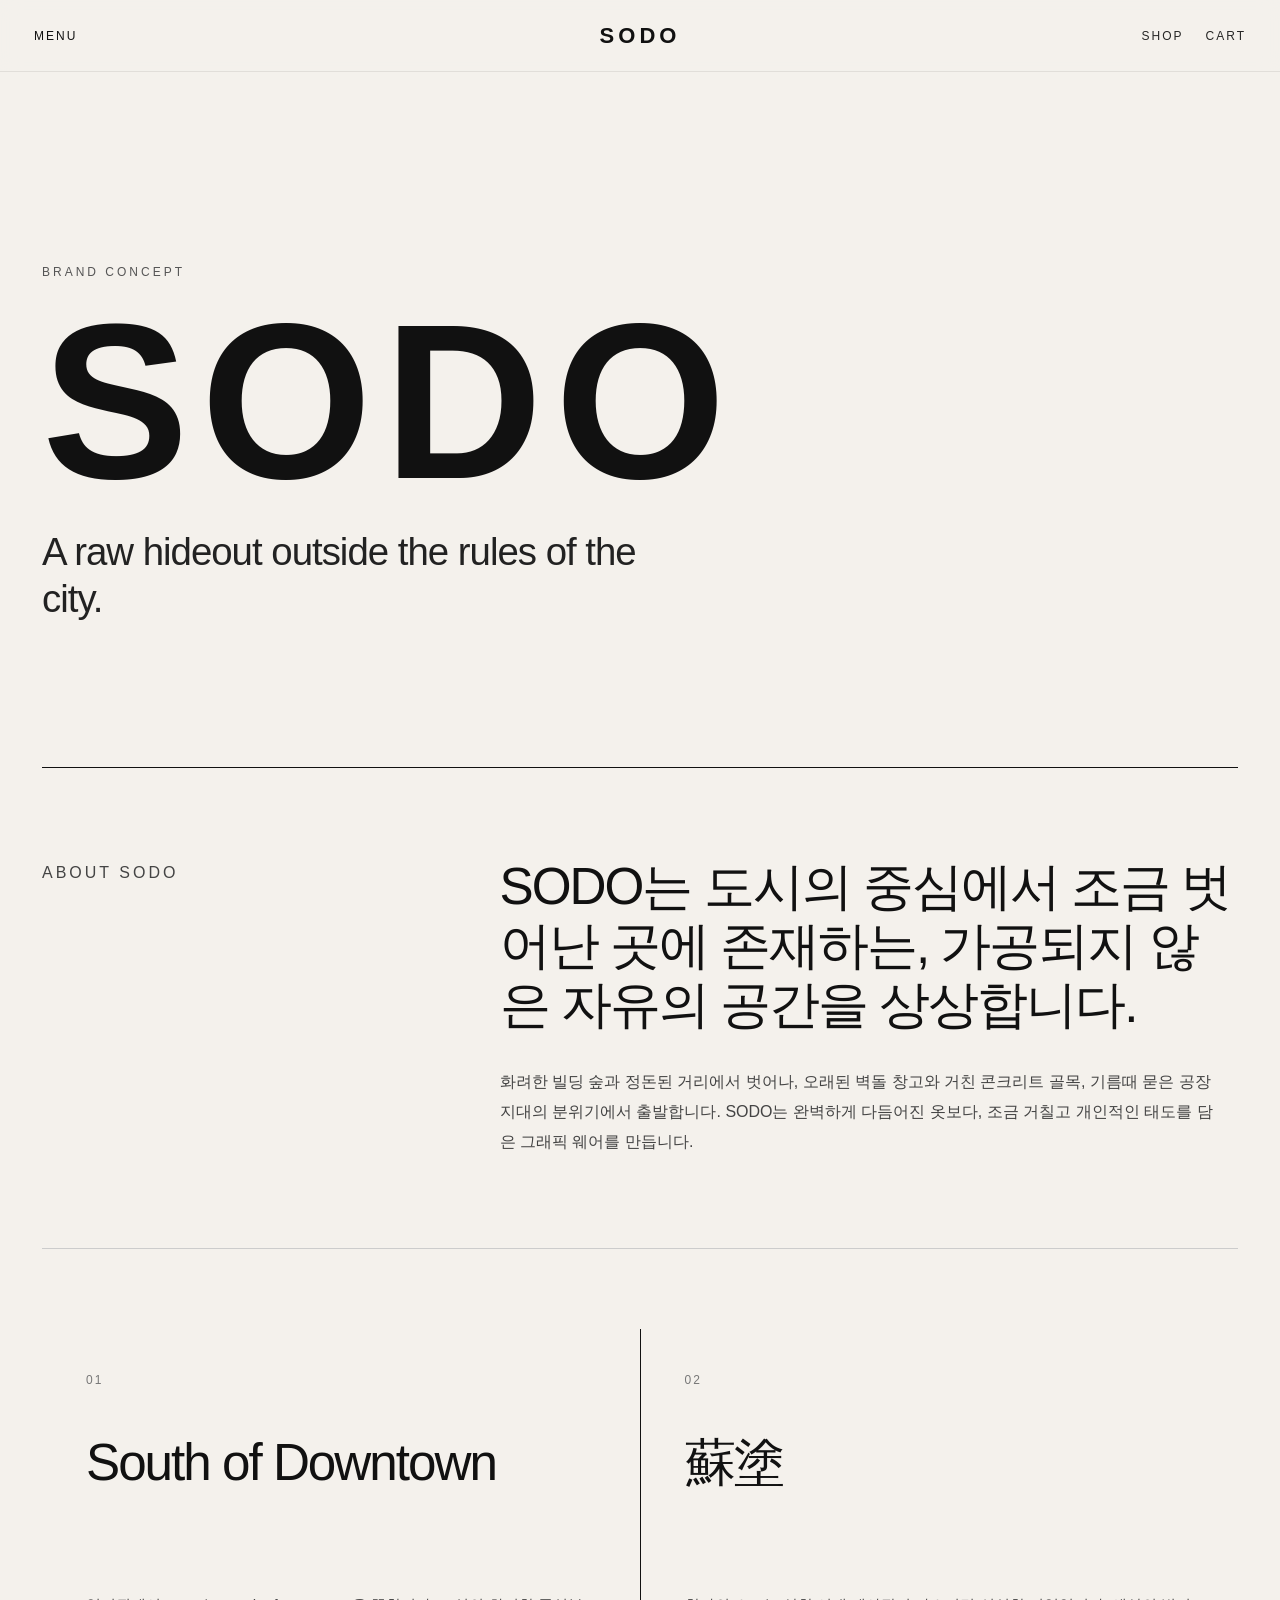
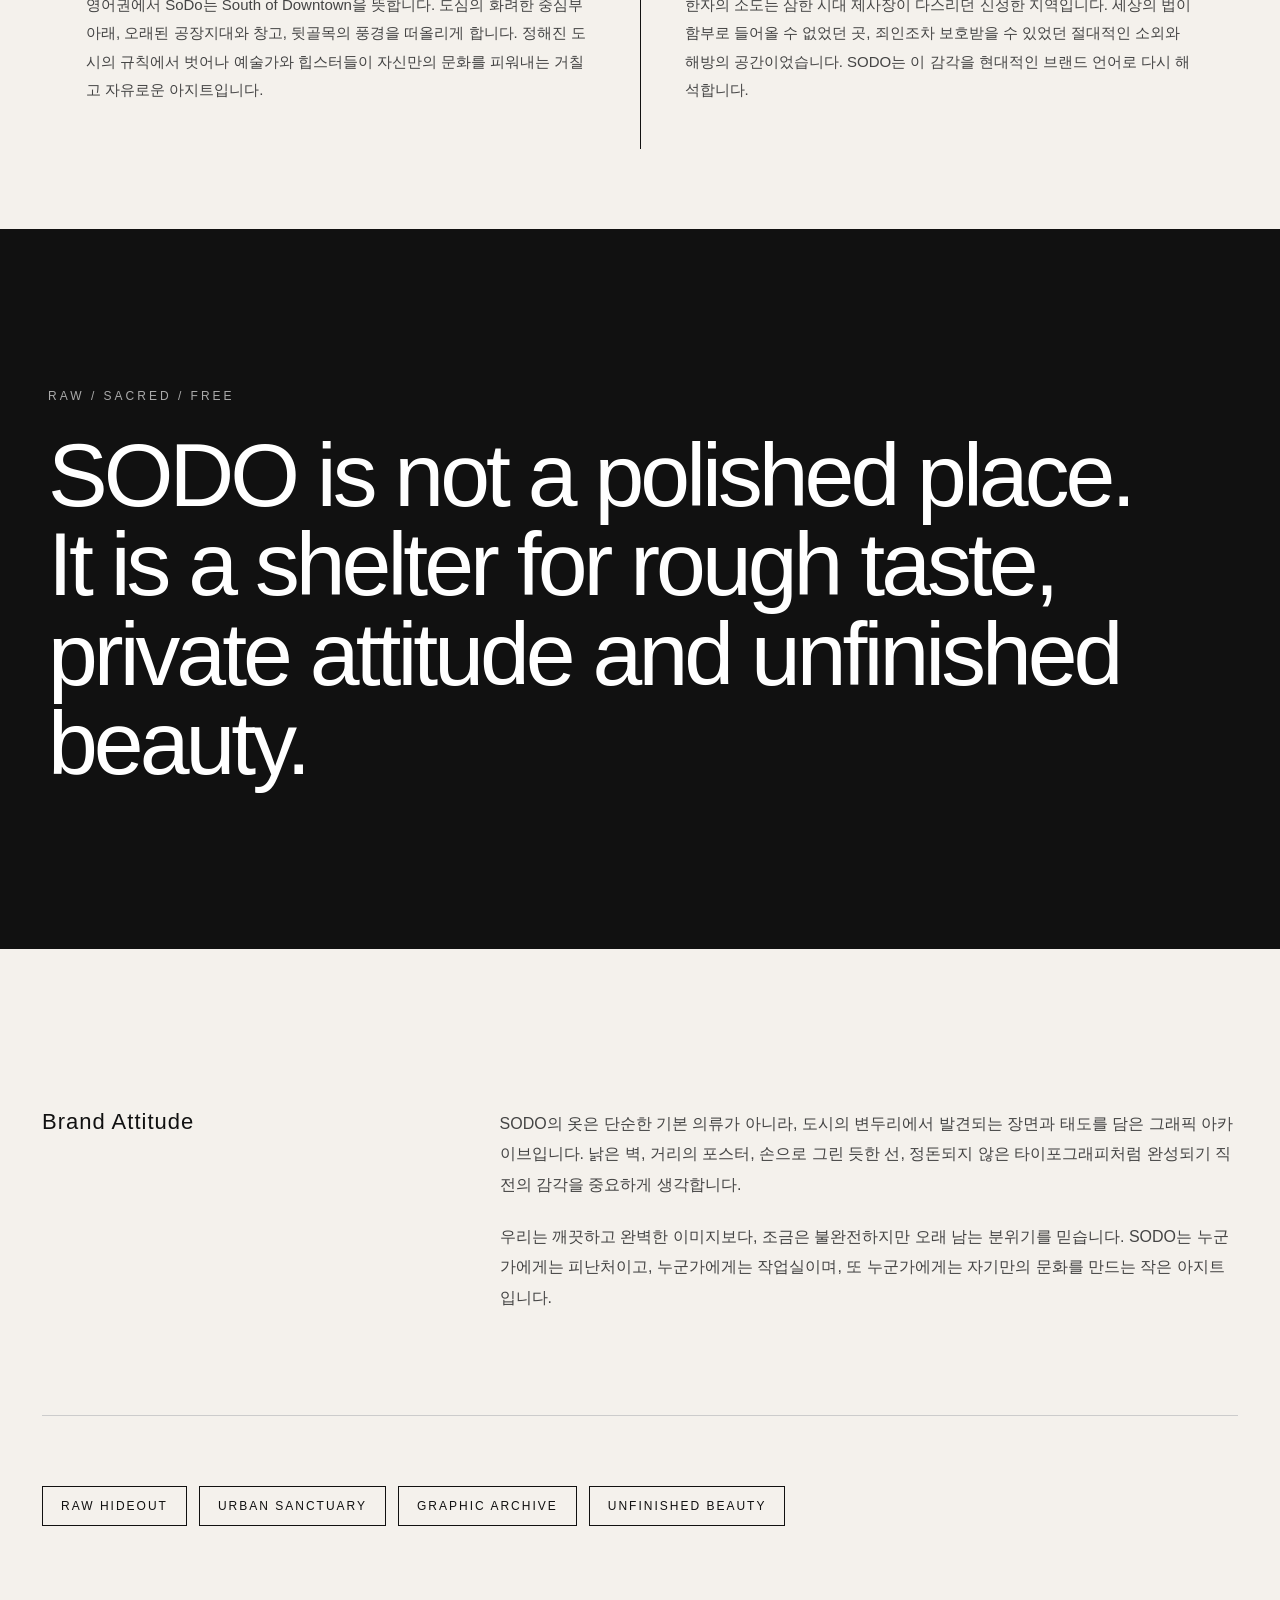
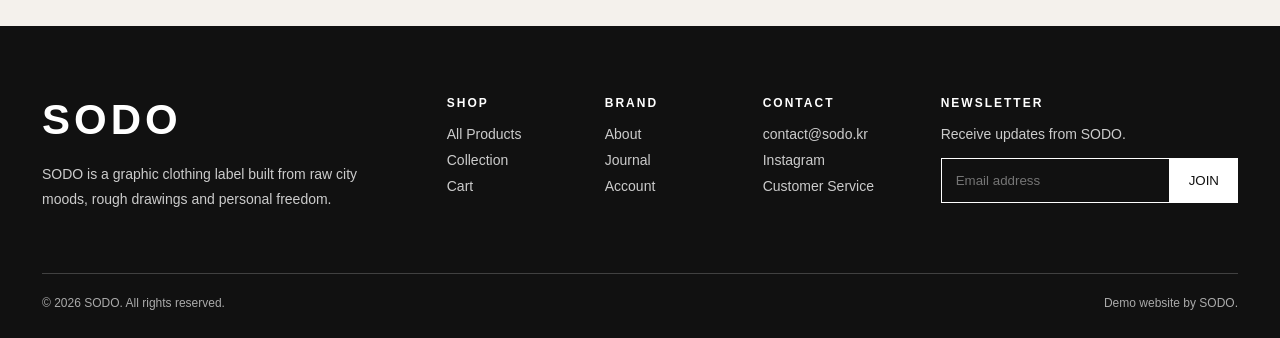
==== commit 21bca7c7: "Add SODO about concept" ====
--- a/about.html
+++ b/about.html
@@ -9,60 +9,117 @@
 <body>
 
   <header class="site-header sodo-top-header">
-  <button class="menu-toggle" type="button">MENU</button>
+    <button class="menu-toggle" type="button">MENU</button>
 
-  <a href="index.html" class="logo header-center-logo">SODO</a>
+    <a href="index.html" class="logo header-center-logo">SODO</a>
 
-  <div class="header-actions">
-    <a href="shop.html">SHOP</a>
-    <a href="cart.html" class="cart-action">CART</a>
-  </div>
+    <div class="header-actions">
+      <a href="shop.html">SHOP</a>
+      <a href="cart.html" class="cart-action">CART</a>
+    </div>
 
-  <nav class="nav">
-    <a href="shop.html">SHOP</a>
-    <a href="collection.html">COLLECTION</a>
-    <a href="about.html">ABOUT</a>
-    <a href="journal.html">JOURNAL</a>
-    <a href="login.html">LOGIN</a>
-    <a href="cart.html">CART</a>
-  </nav>
-</header>
+    <nav class="nav">
+      <a href="shop.html">SHOP</a>
+      <a href="collection.html">COLLECTION</a>
+      <a href="about.html">ABOUT</a>
+      <a href="journal.html">JOURNAL</a>
+      <a href="login.html">LOGIN</a>
+      <a href="cart.html">CART</a>
+    </nav>
+  </header>
 
-  <main class="page">
+  <main class="page about-page">
+
     <section class="about-hero">
-      <h1>ABOUT SODO</h1>
+      <p class="about-label">BRAND CONCEPT</p>
+      <h1>SODO</h1>
       <p>
-        SODO is a minimal clothing label built for quiet daily life.
+        A raw hideout outside the rules of the city.
       </p>
     </section>
 
-    <section class="about-content">
+    <section class="about-intro">
       <div>
-        <h2>BRAND</h2>
-        <p>
-          SODO는 일상 속에서 자연스럽게 입을 수 있는 옷을 제안하는 브랜드입니다.
-          빠르게 소비되는 옷보다 오래 남는 실루엣과 기본적인 태도를 중요하게 생각합니다.
-        </p>
+        <p class="small-label-dark">ABOUT SODO</p>
       </div>
 
       <div>
-        <h2>MOOD</h2>
+        <h2>
+          SODO는 도시의 중심에서 조금 벗어난 곳에 존재하는,
+          가공되지 않은 자유의 공간을 상상합니다.
+        </h2>
+
         <p>
-          차분함, 절제, 균형을 바탕으로 합니다.
-          강하게 드러내기보다는 조용하게 존재하는 옷,
-          입는 사람의 분위기를 해치지 않는 옷을 만듭니다.
+          화려한 빌딩 숲과 정돈된 거리에서 벗어나, 오래된 벽돌 창고와
+          거친 콘크리트 골목, 기름때 묻은 공장지대의 분위기에서 출발합니다.
+          SODO는 완벽하게 다듬어진 옷보다, 조금 거칠고 개인적인 태도를 담은
+          그래픽 웨어를 만듭니다.
         </p>
+      </div>
+    </section>
+
+    <section class="about-concept-grid">
+
+      <article class="about-concept-card">
+        <span>01</span>
+        <h3>South of Downtown</h3>
+        <p>
+          영어권에서 SoDo는 South of Downtown을 뜻합니다.
+          도심의 화려한 중심부 아래, 오래된 공장지대와 창고, 뒷골목의 풍경을 떠올리게 합니다.
+          정해진 도시의 규칙에서 벗어나 예술가와 힙스터들이 자신만의 문화를 피워내는
+          거칠고 자유로운 아지트입니다.
+        </p>
+      </article>
+
+      <article class="about-concept-card">
+        <span>02</span>
+        <h3>蘇塗</h3>
+        <p>
+          한자의 소도는 삼한 시대 제사장이 다스리던 신성한 지역입니다.
+          세상의 법이 함부로 들어올 수 없었던 곳, 죄인조차 보호받을 수 있었던
+          절대적인 소외와 해방의 공간이었습니다.
+          SODO는 이 감각을 현대적인 브랜드 언어로 다시 해석합니다.
+        </p>
+      </article>
+
+    </section>
+
+    <section class="about-statement">
+      <p>RAW / SACRED / FREE</p>
+      <h2>
+        SODO is not a polished place.<br />
+        It is a shelter for rough taste, private attitude and unfinished beauty.
+      </h2>
+    </section>
+
+    <section class="about-text-block">
+      <div>
+        <h3>Brand Attitude</h3>
       </div>
 
       <div>
-        <h2>DIRECTION</h2>
         <p>
-          SODO의 방향은 단순한 기본 의류가 아니라,
-          매일의 생활 속에서 반복적으로 선택되는 옷입니다.
-          소재와 핏, 디테일의 완성도를 천천히 쌓아갑니다.
+          SODO의 옷은 단순한 기본 의류가 아니라, 도시의 변두리에서 발견되는
+          장면과 태도를 담은 그래픽 아카이브입니다. 낡은 벽, 거리의 포스터,
+          손으로 그린 듯한 선, 정돈되지 않은 타이포그래피처럼 완성되기 직전의
+          감각을 중요하게 생각합니다.
+        </p>
+
+        <p>
+          우리는 깨끗하고 완벽한 이미지보다, 조금은 불완전하지만 오래 남는 분위기를 믿습니다.
+          SODO는 누군가에게는 피난처이고, 누군가에게는 작업실이며,
+          또 누군가에게는 자기만의 문화를 만드는 작은 아지트입니다.
         </p>
       </div>
     </section>
+
+    <section class="about-keywords">
+      <span>RAW HIDEOUT</span>
+      <span>URBAN SANCTUARY</span>
+      <span>GRAPHIC ARCHIVE</span>
+      <span>UNFINISHED BEAUTY</span>
+    </section>
+
   </main>
 
   <footer class="footer">
@@ -71,8 +128,8 @@
       <div class="footer-brand">
         <h2>SODO</h2>
         <p>
-          SODO is a graphic clothing label built for quiet daily life.
-          We create everyday pieces with a relaxed attitude.
+          SODO is a graphic clothing label built from raw city moods,
+          rough drawings and personal freedom.
         </p>
       </div>
 
--- a/css/style.css
+++ b/css/style.css
@@ -1323,4 +1323,225 @@
     width: 100%;
     text-align: center;
   }
+}/* ABOUT PAGE */
+
+.about-page {
+  background: #f4f1ec;
+}
+
+.about-hero {
+  min-height: 72vh;
+  display: flex;
+  flex-direction: column;
+  justify-content: center;
+  border-bottom: 1px solid #111;
+}
+
+.about-label {
+  font-size: 12px;
+  letter-spacing: 3px;
+  margin-bottom: 24px;
+  color: #555;
+}
+
+.about-hero h1 {
+  font-size: clamp(82px, 18vw, 220px);
+  line-height: 0.9;
+  letter-spacing: 12px;
+  font-weight: 700;
+  margin-bottom: 28px;
+}
+
+.about-hero p:last-child {
+  max-width: 620px;
+  font-size: clamp(22px, 3vw, 42px);
+  line-height: 1.2;
+  letter-spacing: -1px;
+  color: #222;
+}
+
+.about-intro {
+  display: grid;
+  grid-template-columns: 0.7fr 1.3fr;
+  gap: 60px;
+  padding: 90px 0;
+  border-bottom: 1px solid #ccc;
+}
+
+.small-label-dark {
+  font-size: 12px;
+  letter-spacing: 3px;
+  color: #777;
+}
+
+.about-intro h2 {
+  font-size: clamp(30px, 4vw, 58px);
+  line-height: 1.15;
+  letter-spacing: -2px;
+  font-weight: 400;
+  margin-bottom: 32px;
+}
+
+.about-intro p {
+  max-width: 720px;
+  font-size: 16px;
+  line-height: 1.9;
+  color: #444;
+}
+
+.about-concept-grid {
+  display: grid;
+  grid-template-columns: repeat(2, 1fr);
+  gap: 1px;
+  background: #111;
+  margin: 80px 0;
+}
+
+.about-concept-card {
+  background: #f4f1ec;
+  padding: 44px;
+  min-height: 420px;
+  display: flex;
+  flex-direction: column;
+}
+
+.about-concept-card span {
+  font-size: 12px;
+  letter-spacing: 2px;
+  color: #777;
+  margin-bottom: 50px;
+}
+
+.about-concept-card h3 {
+  font-size: clamp(32px, 4vw, 64px);
+  line-height: 1;
+  letter-spacing: -2px;
+  font-weight: 400;
+  margin-bottom: 28px;
+}
+
+.about-concept-card p {
+  margin-top: auto;
+  font-size: 15px;
+  line-height: 1.9;
+  color: #444;
+}
+
+.about-statement {
+  min-height: 80vh;
+  background: #111;
+  color: #fff;
+  padding: 80px 48px;
+  display: flex;
+  flex-direction: column;
+  justify-content: center;
+  margin: 80px -42px;
+}
+
+.about-statement p {
+  font-size: 12px;
+  letter-spacing: 3px;
+  color: #aaa;
+  margin-bottom: 28px;
+}
+
+.about-statement h2 {
+  max-width: 1100px;
+  font-size: clamp(38px, 7vw, 110px);
+  line-height: 1;
+  letter-spacing: -4px;
+  font-weight: 400;
+}
+
+.about-text-block {
+  display: grid;
+  grid-template-columns: 0.7fr 1.3fr;
+  gap: 60px;
+  padding: 80px 0;
+  border-bottom: 1px solid #ccc;
+}
+
+.about-text-block h3 {
+  font-size: 22px;
+  font-weight: 400;
+  letter-spacing: 1px;
+}
+
+.about-text-block p {
+  max-width: 760px;
+  font-size: 16px;
+  line-height: 1.9;
+  color: #444;
+  margin-bottom: 22px;
+}
+
+.about-keywords {
+  display: flex;
+  flex-wrap: wrap;
+  gap: 12px;
+  padding: 70px 0 20px;
+}
+
+.about-keywords span {
+  padding: 12px 18px;
+  border: 1px solid #111;
+  font-size: 12px;
+  letter-spacing: 2px;
+}
+
+/* ABOUT MOBILE */
+
+@media (max-width: 900px) {
+  .about-intro,
+  .about-text-block {
+    grid-template-columns: 1fr;
+    gap: 28px;
+  }
+
+  .about-concept-grid {
+    grid-template-columns: 1fr;
+  }
+
+  .about-statement {
+    margin: 70px -20px;
+    padding: 80px 20px;
+  }
+}
+
+@media (max-width: 560px) {
+  .about-hero {
+    min-height: 64vh;
+  }
+
+  .about-hero h1 {
+    font-size: 64px;
+    letter-spacing: 6px;
+  }
+
+  .about-hero p:last-child {
+    font-size: 24px;
+  }
+
+  .about-concept-card {
+    padding: 30px 24px;
+    min-height: 380px;
+  }
+
+  .about-concept-card span {
+    margin-bottom: 36px;
+  }
+
+  .about-statement h2 {
+    font-size: 42px;
+    letter-spacing: -2px;
+  }
+
+  .about-keywords {
+    flex-direction: column;
+  }
+
+  .about-keywords span {
+    width: 100%;
+    text-align: center;
+  }
 }
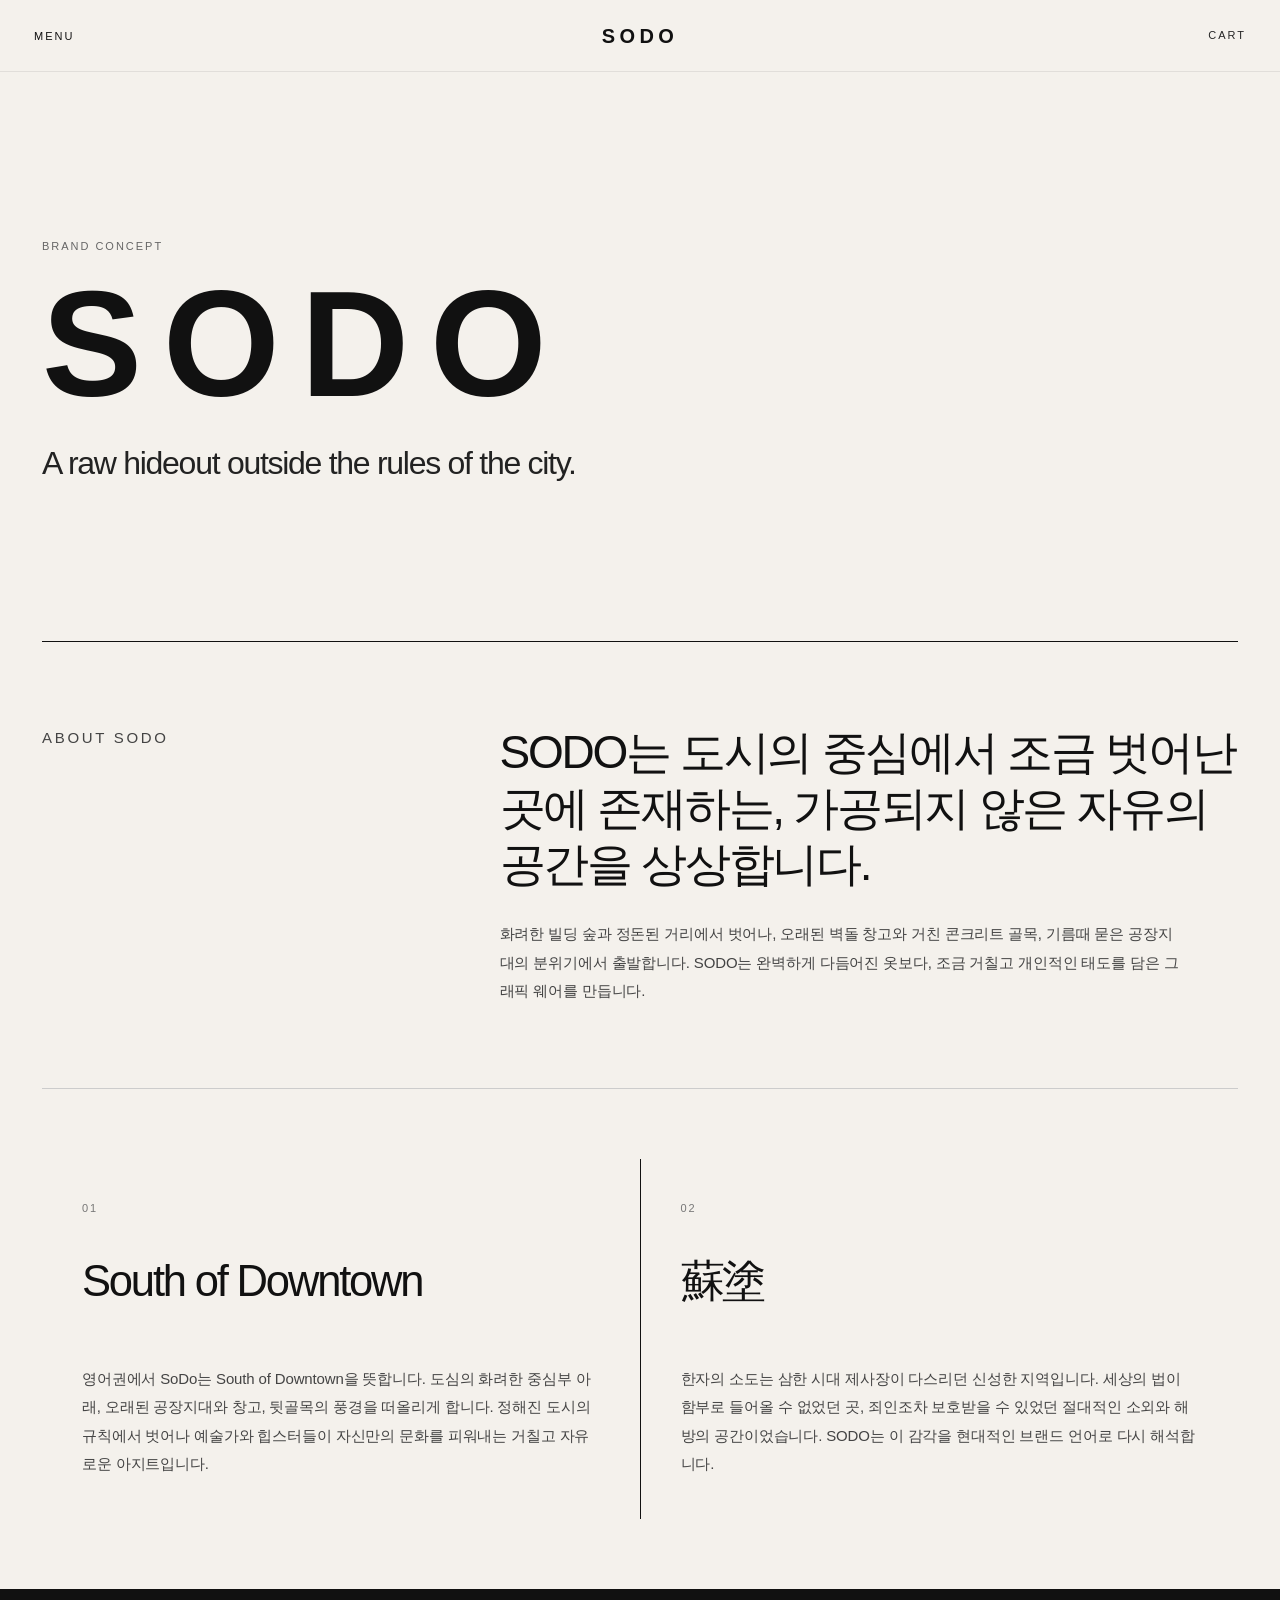
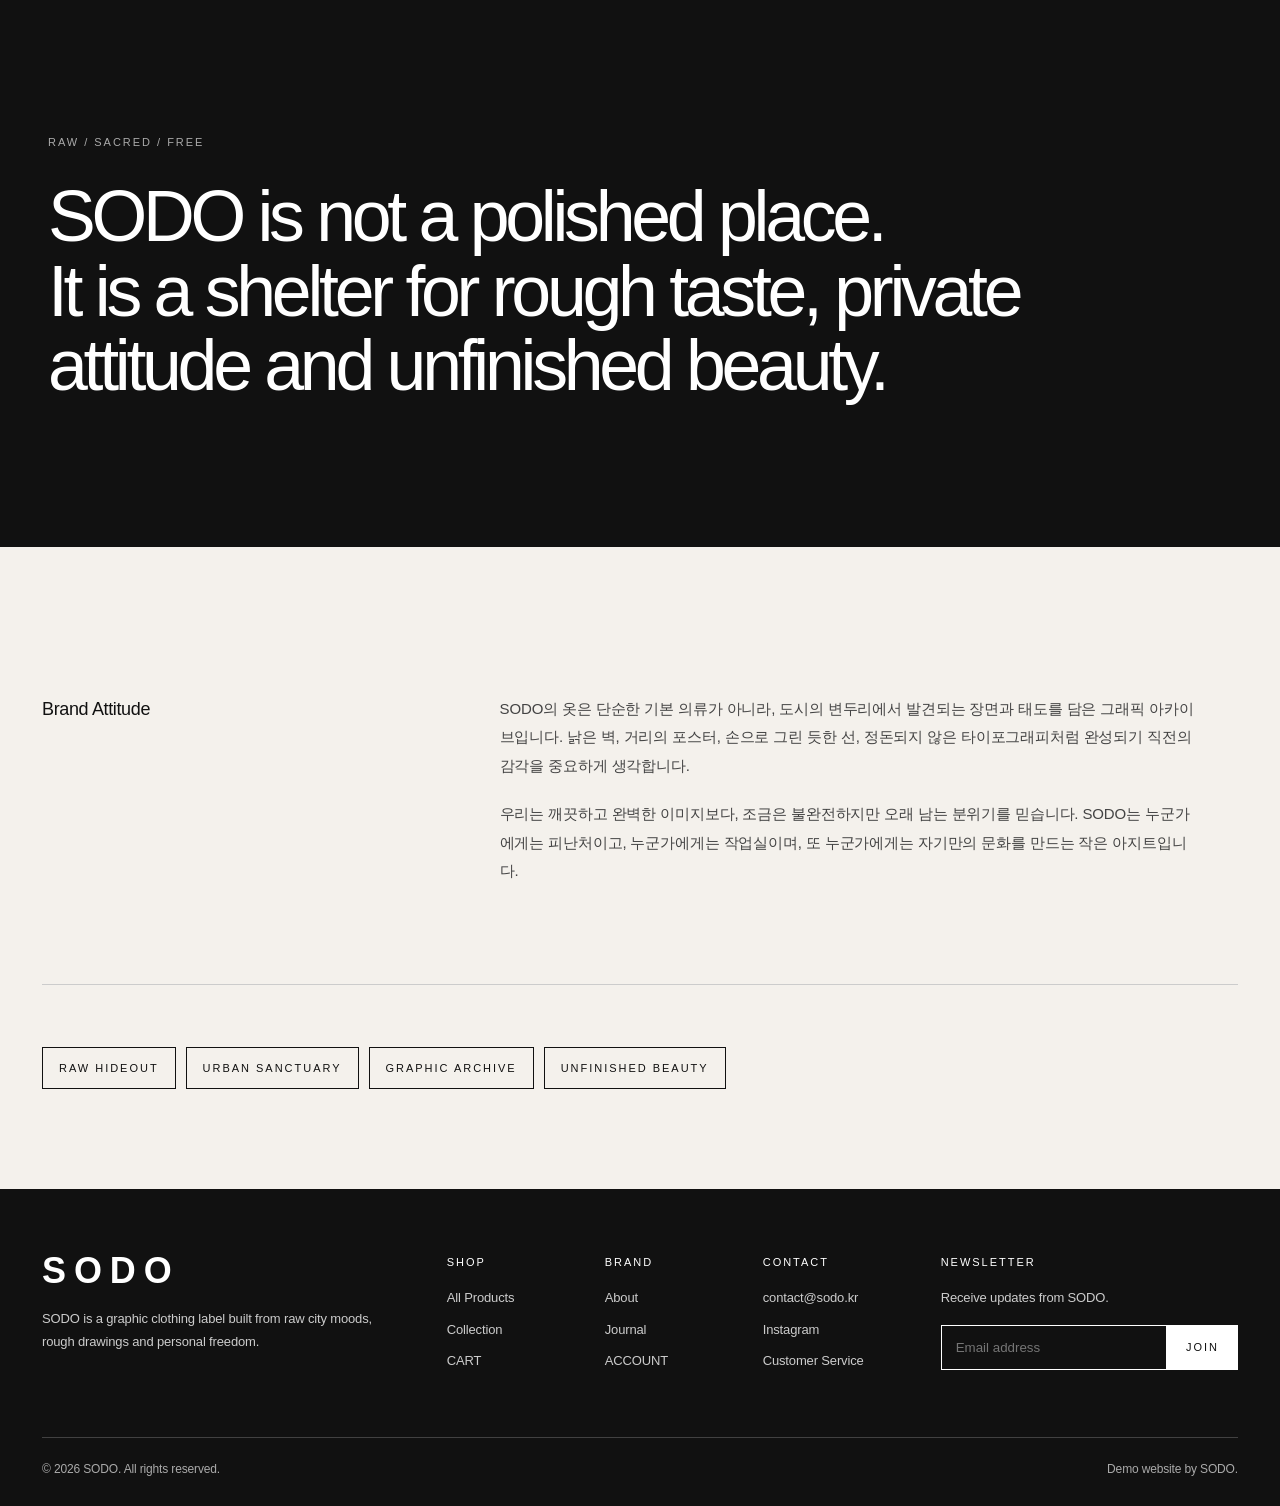
==== commit 8051d05b: "Rename login menu to account" ====
--- a/about.html
+++ b/about.html
@@ -145,7 +145,7 @@
           <h3>BRAND</h3>
           <a href="about.html">About</a>
           <a href="journal.html">Journal</a>
-          <a href="login.html">Account</a>
+          <a href="login.html">ACCOUNT</a>
         </div>
 
         <div>
--- a/css/style.css
+++ b/css/style.css
@@ -1,3 +1,8 @@
+/* =========================================================
+   SODO STYLE CSS
+   Typography cleaned / consistent brand layout
+========================================================= */
+
 /* RESET */
 
 * {
@@ -11,9 +16,19 @@
 }
 
 body {
-  font-family: Arial, Helvetica, sans-serif;
+  font-family:
+    "Helvetica Neue",
+    Arial,
+    "Pretendard",
+    "Apple SD Gothic Neo",
+    "Noto Sans KR",
+    sans-serif;
   background: #f4f1ec;
   color: #111;
+  font-size: 15px;
+  line-height: 1.65;
+  font-weight: 400;
+  letter-spacing: -0.01em;
 }
 
 a {
@@ -28,12 +43,62 @@
   font-family: inherit;
 }
 
+button {
+  color: inherit;
+}
+
 img {
   max-width: 100%;
   display: block;
 }
 
-/* COMMON HEADER */
+/* =========================================================
+   TYPE SYSTEM
+========================================================= */
+
+:root {
+  --bg: #f4f1ec;
+  --black: #111;
+  --gray: #555;
+  --light-gray: #888;
+  --line: rgba(17, 17, 17, 0.18);
+
+  --font-xs: 11px;
+  --font-sm: 13px;
+  --font-body: 15px;
+  --font-md: 18px;
+  --font-lg: 28px;
+  --font-xl: 46px;
+  --font-display: clamp(64px, 12vw, 148px);
+
+  --letter-label: 0.18em;
+  --letter-logo: 0.22em;
+
+  --space-page-x: 42px;
+}
+
+/* 공통 작은 라벨 */
+
+.small-label,
+.about-label,
+.small-label-dark,
+.product-meta,
+.product-count,
+.photo-hero-content p,
+.photo-selected-title p,
+.photo-selected-title a,
+.photo-bottom-section p,
+.footer-links h3,
+.footer-newsletter h3 {
+  font-size: var(--font-xs);
+  letter-spacing: var(--letter-label);
+  font-weight: 500;
+  text-transform: uppercase;
+}
+
+/* =========================================================
+   HEADER
+========================================================= */
 
 .site-header {
   position: fixed;
@@ -43,15 +108,13 @@
   z-index: 60;
 }
 
-/* GARDEN STYLE TOP HEADER */
-
 .sodo-top-header {
   height: 72px;
   padding: 0 34px;
   display: grid;
   grid-template-columns: 1fr auto 1fr;
   align-items: center;
-  background: rgba(244, 241, 236, 0.92);
+  background: rgba(244, 241, 236, 0.94);
   backdrop-filter: blur(10px);
   border-bottom: 1px solid rgba(0, 0, 0, 0.08);
 }
@@ -68,18 +131,19 @@
   border: none;
   background: transparent;
   color: inherit;
-  font-size: 12px;
-  letter-spacing: 2px;
+  font-size: var(--font-xs);
+  letter-spacing: var(--letter-label);
   cursor: pointer;
   z-index: 80;
 }
 
 .header-center-logo {
   justify-self: center;
-  font-size: 22px;
+  font-size: 20px;
   font-weight: 700;
-  letter-spacing: 4px;
+  letter-spacing: var(--letter-logo);
   z-index: 80;
+  line-height: 1;
 }
 
 .header-actions {
@@ -87,8 +151,8 @@
   display: flex;
   align-items: center;
   gap: 22px;
-  font-size: 12px;
-  letter-spacing: 2px;
+  font-size: var(--font-xs);
+  letter-spacing: var(--letter-label);
   z-index: 80;
 }
 
@@ -106,7 +170,6 @@
   position: fixed;
   top: 0;
   left: -420px;
-  right: auto;
   width: 360px;
   max-width: 82vw;
   height: 100vh;
@@ -116,10 +179,9 @@
   display: flex;
   flex-direction: column;
   align-items: flex-start;
-  justify-content: flex-start;
-  gap: 26px;
-  font-size: 14px;
-  letter-spacing: 2px;
+  gap: 24px;
+  font-size: 13px;
+  letter-spacing: 0.14em;
   transition: left 0.3s ease;
   z-index: 70;
 }
@@ -132,7 +194,9 @@
   overflow: hidden;
 }
 
-/* HOME PHOTO BACKGROUND */
+/* =========================================================
+   HOME
+========================================================= */
 
 .home-body {
   background: #111;
@@ -156,7 +220,7 @@
   content: "";
   position: fixed;
   inset: 0;
-  background: rgba(0, 0, 0, 0.32);
+  background: rgba(0, 0, 0, 0.34);
   z-index: -1;
 }
 
@@ -176,7 +240,6 @@
   overflow: hidden;
 }
 
-/* 혹시 index.html에 이미지 태그가 들어가 있어도 겹치지 않게 숨김 */
 .hero-main-image,
 .hero-dark-overlay {
   display: none;
@@ -189,23 +252,24 @@
 }
 
 .photo-hero-content p {
-  font-size: 12px;
-  letter-spacing: 3px;
   margin-bottom: 22px;
+  color: rgba(255, 255, 255, 0.9);
 }
 
 .photo-hero-content h1 {
-  font-size: clamp(72px, 15vw, 190px);
-  letter-spacing: 14px;
+  font-size: clamp(70px, 13vw, 160px);
+  letter-spacing: 0.16em;
   line-height: 0.9;
   font-weight: 700;
+  margin-left: 0.16em;
 }
 
 .photo-hero-content span {
   display: block;
   margin-top: 24px;
-  font-size: 13px;
-  letter-spacing: 3px;
+  font-size: 12px;
+  letter-spacing: 0.2em;
+  font-weight: 500;
 }
 
 .photo-enter-button {
@@ -213,10 +277,10 @@
   left: 50%;
   bottom: 48px;
   transform: translateX(-50%);
-  padding: 14px 34px;
+  padding: 13px 30px;
   border: 1px solid #fff;
-  font-size: 12px;
-  letter-spacing: 2px;
+  font-size: var(--font-xs);
+  letter-spacing: var(--letter-label);
   z-index: 3;
 }
 
@@ -233,31 +297,24 @@
 }
 
 .photo-info-box {
-  max-width: 720px;
-  padding: 42px;
+  max-width: 680px;
+  padding: 38px;
   background: rgba(0, 0, 0, 0.42);
   backdrop-filter: blur(8px);
 }
 
-.small-label {
-  font-size: 12px;
-  letter-spacing: 3px;
-  margin-bottom: 22px;
-  color: #d8d8d8;
-}
-
 .photo-info-box h2 {
-  font-size: clamp(32px, 5vw, 64px);
-  line-height: 1.05;
-  letter-spacing: -2px;
-  font-weight: 400;
-  margin-bottom: 28px;
+  font-size: clamp(30px, 4vw, 54px);
+  line-height: 1.12;
+  letter-spacing: -0.04em;
+  font-weight: 400;
+  margin-bottom: 26px;
 }
 
 .photo-info-box p:last-child {
   max-width: 520px;
-  font-size: 15px;
-  line-height: 1.8;
+  font-size: var(--font-body);
+  line-height: 1.85;
   color: #ddd;
 }
 
@@ -273,15 +330,9 @@
   display: flex;
   justify-content: space-between;
   align-items: center;
-  margin-bottom: 34px;
-  border-bottom: 1px solid rgba(255, 255, 255, 0.75);
-  padding-bottom: 18px;
-}
-
-.photo-selected-title p,
-.photo-selected-title a {
-  font-size: 12px;
-  letter-spacing: 2px;
+  margin-bottom: 28px;
+  border-bottom: 1px solid rgba(255, 255, 255, 0.72);
+  padding-bottom: 16px;
 }
 
 .photo-selected-title a {
@@ -296,11 +347,11 @@
 
 .photo-selected-row {
   display: grid;
-  grid-template-columns: 80px 1fr 150px;
+  grid-template-columns: 70px 1fr 130px;
   gap: 24px;
   align-items: center;
-  padding: 30px 28px;
-  border-bottom: 1px solid rgba(255, 255, 255, 0.38);
+  padding: 26px 26px;
+  border-bottom: 1px solid rgba(255, 255, 255, 0.36);
 }
 
 .photo-selected-row:last-child {
@@ -308,19 +359,20 @@
 }
 
 .photo-selected-row span {
-  font-size: 13px;
+  font-size: 12px;
   color: #ccc;
 }
 
 .photo-selected-row h2 {
-  font-size: clamp(28px, 5vw, 68px);
-  font-weight: 400;
-  letter-spacing: -2px;
+  font-size: clamp(26px, 4vw, 52px);
+  font-weight: 400;
+  letter-spacing: -0.04em;
+  line-height: 1.05;
 }
 
 .photo-selected-row p {
   text-align: right;
-  font-size: 15px;
+  font-size: var(--font-sm);
   color: #ddd;
 }
 
@@ -339,22 +391,18 @@
   text-align: center;
 }
 
-.photo-bottom-section p {
-  font-size: 12px;
-  letter-spacing: 3px;
-}
-
 .photo-bottom-section h2 {
-  font-size: clamp(48px, 10vw, 140px);
-  letter-spacing: 6px;
+  font-size: clamp(48px, 9vw, 120px);
+  letter-spacing: 0.08em;
   font-weight: 700;
+  line-height: 0.95;
 }
 
 .photo-bottom-section a {
-  padding: 14px 30px;
+  padding: 13px 28px;
   border: 1px solid #fff;
-  font-size: 12px;
-  letter-spacing: 2px;
+  font-size: var(--font-xs);
+  letter-spacing: var(--letter-label);
 }
 
 .photo-bottom-section a:hover {
@@ -362,27 +410,31 @@
   color: #111;
 }
 
-/* COMMON PAGE */
+/* =========================================================
+   COMMON PAGE
+========================================================= */
 
 .page {
-  padding: 120px 42px 80px;
+  padding: 120px var(--space-page-x) 80px;
   min-height: 100vh;
 }
 
 .page-title {
-  margin-bottom: 48px;
+  margin-bottom: 46px;
 }
 
 .page-title h1 {
-  font-size: clamp(42px, 8vw, 96px);
-  letter-spacing: -4px;
-  font-weight: 400;
-  margin-bottom: 12px;
+  font-size: clamp(42px, 7vw, 86px);
+  letter-spacing: -0.05em;
+  font-weight: 400;
+  line-height: 1;
+  margin-bottom: 14px;
 }
 
 .page-title p {
-  font-size: 14px;
-  color: #555;
+  max-width: 580px;
+  font-size: var(--font-body);
+  color: var(--gray);
   line-height: 1.8;
 }
 
@@ -394,12 +446,12 @@
 }
 
 .product-count {
-  font-size: 12px !important;
-  letter-spacing: 2px;
   color: #777 !important;
 }
 
-/* SHOP CATEGORY */
+/* =========================================================
+   SHOP
+========================================================= */
 
 .shop-category-tabs {
   display: flex;
@@ -409,11 +461,11 @@
 }
 
 .shop-category-tabs button {
-  padding: 12px 18px;
+  padding: 11px 16px;
   border: 1px solid #111;
   background: transparent;
-  font-size: 12px;
-  letter-spacing: 2px;
+  font-size: var(--font-xs);
+  letter-spacing: var(--letter-label);
   cursor: pointer;
 }
 
@@ -423,8 +475,6 @@
   color: #fff;
 }
 
-/* SHOP TOOLS */
-
 .shop-tools {
   display: flex;
   justify-content: space-between;
@@ -436,8 +486,8 @@
 .shop-tools select {
   border: 1px solid #111;
   background: transparent;
-  padding: 14px 16px;
-  font-size: 13px;
+  padding: 13px 14px;
+  font-size: var(--font-sm);
 }
 
 .shop-tools input {
@@ -448,8 +498,6 @@
 .shop-tools select {
   width: 220px;
 }
-
-/* PRODUCT GRID */
 
 .product-grid {
   display: grid;
@@ -466,7 +514,7 @@
   aspect-ratio: 3 / 4;
   background: #e7e1d8;
   overflow: hidden;
-  margin-bottom: 16px;
+  margin-bottom: 14px;
 }
 
 .product-image img {
@@ -480,67 +528,69 @@
 }
 
 .product-info h2 {
-  font-size: 18px;
-  font-weight: 400;
-  margin-bottom: 8px;
+  font-size: 16px;
+  line-height: 1.35;
+  font-weight: 400;
+  margin-bottom: 6px;
 }
 
 .product-info p {
-  font-size: 14px;
+  font-size: var(--font-sm);
   color: #333;
 }
 
 .product-meta {
-  font-size: 11px !important;
-  letter-spacing: 1.5px;
   color: #888 !important;
-  margin-bottom: 8px !important;
+  margin-bottom: 7px !important;
 }
 
 /* COMING SOON */
 
 .coming-soon-box {
   grid-column: 1 / -1;
-  min-height: 360px;
+  min-height: 320px;
   border-top: 1px solid #111;
   border-bottom: 1px solid #111;
   display: flex;
   flex-direction: column;
   justify-content: center;
   align-items: center;
-  gap: 16px;
+  gap: 14px;
   text-align: center;
-  padding: 60px 20px;
+  padding: 56px 20px;
 }
 
 .coming-label {
-  font-size: 12px;
-  letter-spacing: 3px;
+  font-size: var(--font-xs);
+  letter-spacing: var(--letter-label);
   color: #777;
 }
 
 .coming-soon-box h2 {
-  font-size: clamp(42px, 8vw, 96px);
-  letter-spacing: -3px;
-  font-weight: 400;
+  font-size: clamp(38px, 7vw, 78px);
+  letter-spacing: -0.04em;
+  font-weight: 400;
+  line-height: 1;
 }
 
 .coming-soon-box p {
   max-width: 420px;
-  font-size: 14px;
+  font-size: var(--font-sm);
   line-height: 1.8;
   color: #555;
 }
 
-/* PRODUCT DETAIL */
+/* =========================================================
+   PRODUCT DETAIL
+========================================================= */
 
 .product-page {
-  padding: 120px 42px 80px;
+  padding: 120px var(--space-page-x) 80px;
 }
 
 .product-detail {
   display: grid;
-  grid-template-columns: 1.15fr 0.85fr;
+  grid-template-columns: 1.1fr 0.9fr;
   gap: 60px;
   align-items: start;
 }
@@ -560,8 +610,8 @@
 #productImageFallback {
   display: none;
   padding: 40px;
-  font-size: 42px;
-  letter-spacing: 4px;
+  font-size: 36px;
+  letter-spacing: 0.14em;
 }
 
 .product-detail-info {
@@ -571,42 +621,44 @@
 
 .product-detail-info .category,
 #productCategory {
-  font-size: 12px;
-  letter-spacing: 2px;
+  font-size: var(--font-xs);
+  letter-spacing: var(--letter-label);
   color: #777;
-  margin-bottom: 18px;
+  margin-bottom: 16px;
+  text-transform: uppercase;
 }
 
 .product-detail-info h1,
 #productName {
-  font-size: clamp(36px, 5vw, 76px);
-  line-height: 1;
-  letter-spacing: -3px;
+  font-size: clamp(34px, 4.5vw, 64px);
+  line-height: 1.05;
+  letter-spacing: -0.05em;
   font-weight: 400;
   margin-bottom: 18px;
 }
 
 #productPrice {
-  font-size: 18px;
+  font-size: var(--font-md);
+  margin-bottom: 30px;
+}
+
+#productDescription {
+  font-size: var(--font-body);
+  line-height: 1.85;
+  color: #444;
   margin-bottom: 32px;
 }
 
-#productDescription {
-  font-size: 15px;
-  line-height: 1.8;
-  color: #444;
-  margin-bottom: 34px;
-}
-
 .product-option {
-  margin-bottom: 28px;
+  margin-bottom: 26px;
 }
 
 .product-option h3 {
-  font-size: 12px;
-  letter-spacing: 2px;
-  font-weight: 400;
+  font-size: var(--font-xs);
+  letter-spacing: var(--letter-label);
+  font-weight: 500;
   margin-bottom: 12px;
+  text-transform: uppercase;
 }
 
 .size-list {
@@ -621,6 +673,7 @@
   border: 1px solid #111;
   background: transparent;
   cursor: pointer;
+  font-size: var(--font-sm);
 }
 
 .size-list button.active,
@@ -653,12 +706,12 @@
 .checkout-button,
 .place-order-button {
   width: 100%;
-  padding: 18px;
+  padding: 17px;
   border: 1px solid #111;
   background: #111;
   color: #fff;
-  font-size: 13px;
-  letter-spacing: 2px;
+  font-size: var(--font-xs);
+  letter-spacing: var(--letter-label);
   cursor: pointer;
 }
 
@@ -670,13 +723,13 @@
 }
 
 .product-meta-list {
-  margin-top: 34px;
+  margin-top: 32px;
   border-top: 1px solid #ccc;
-  padding-top: 22px;
+  padding-top: 20px;
 }
 
 .product-meta-list p {
-  font-size: 13px;
+  font-size: var(--font-sm);
   color: #555;
   line-height: 1.9;
 }
@@ -684,13 +737,14 @@
 /* RELATED */
 
 .related-section {
-  padding: 80px 42px;
+  padding: 80px var(--space-page-x);
 }
 
 .related-section h2 {
-  font-size: 28px;
-  font-weight: 400;
-  margin-bottom: 28px;
+  font-size: var(--font-lg);
+  font-weight: 400;
+  margin-bottom: 26px;
+  letter-spacing: -0.03em;
 }
 
 .related-grid {
@@ -702,7 +756,7 @@
 .related-image {
   aspect-ratio: 3 / 4;
   background: #e7e1d8;
-  margin-bottom: 14px;
+  margin-bottom: 12px;
   overflow: hidden;
 }
 
@@ -717,17 +771,186 @@
 }
 
 .related-info h3 {
-  font-size: 16px;
+  font-size: 15px;
   font-weight: 400;
   margin-bottom: 6px;
 }
 
 .related-info p {
-  font-size: 14px;
+  font-size: var(--font-sm);
   color: #555;
 }
 
-/* CART */
+/* =========================================================
+   ABOUT PAGE
+========================================================= */
+
+.about-page {
+  background: #f4f1ec;
+  color: #111;
+}
+
+.about-hero {
+  min-height: 58vh;
+  display: flex;
+  flex-direction: column;
+  justify-content: center;
+  border-bottom: 1px solid #111;
+  padding-bottom: 40px;
+}
+
+.about-label {
+  margin-bottom: 22px;
+  color: #666;
+}
+
+.about-hero h1 {
+  font-size: clamp(62px, 12vw, 150px);
+  line-height: 0.9;
+  letter-spacing: 0.14em;
+  font-weight: 700;
+  margin-bottom: 30px;
+}
+
+.about-hero p:last-child {
+  max-width: 560px;
+  font-size: clamp(20px, 2.5vw, 32px);
+  line-height: 1.32;
+  letter-spacing: -0.04em;
+  color: #222;
+}
+
+.about-intro {
+  display: grid;
+  grid-template-columns: 0.7fr 1.3fr;
+  gap: 60px;
+  padding: 82px 0;
+  border-bottom: 1px solid #ccc;
+}
+
+.small-label-dark {
+  color: #777;
+}
+
+.about-intro h2 {
+  max-width: 840px;
+  font-size: clamp(26px, 3.6vw, 46px);
+  line-height: 1.22;
+  letter-spacing: -0.05em;
+  font-weight: 400;
+  margin-bottom: 28px;
+}
+
+.about-intro p {
+  max-width: 680px;
+  font-size: var(--font-body);
+  line-height: 1.9;
+  color: #444;
+}
+
+.about-concept-grid {
+  display: grid;
+  grid-template-columns: repeat(2, 1fr);
+  gap: 1px;
+  background: #111;
+  margin: 70px 0;
+}
+
+.about-concept-card {
+  background: #f4f1ec;
+  padding: 40px;
+  min-height: 360px;
+  display: flex;
+  flex-direction: column;
+}
+
+.about-concept-card span {
+  font-size: var(--font-xs);
+  letter-spacing: var(--letter-label);
+  color: #777;
+  margin-bottom: 42px;
+}
+
+.about-concept-card h3 {
+  font-size: clamp(28px, 3.4vw, 48px);
+  line-height: 1.05;
+  letter-spacing: -0.05em;
+  font-weight: 400;
+  margin-bottom: 24px;
+}
+
+.about-concept-card p {
+  margin-top: auto;
+  font-size: var(--font-body);
+  line-height: 1.9;
+  color: #444;
+}
+
+.about-statement {
+  min-height: 62vh;
+  background: #111;
+  color: #fff;
+  padding: 78px 48px;
+  display: flex;
+  flex-direction: column;
+  justify-content: center;
+  margin: 70px calc(var(--space-page-x) * -1);
+}
+
+.about-statement p {
+  font-size: var(--font-xs);
+  letter-spacing: var(--letter-label);
+  color: #aaa;
+  margin-bottom: 28px;
+}
+
+.about-statement h2 {
+  max-width: 980px;
+  font-size: clamp(34px, 5.6vw, 82px);
+  line-height: 1.04;
+  letter-spacing: -0.06em;
+  font-weight: 400;
+}
+
+.about-text-block {
+  display: grid;
+  grid-template-columns: 0.7fr 1.3fr;
+  gap: 60px;
+  padding: 78px 0;
+  border-bottom: 1px solid #ccc;
+}
+
+.about-text-block h3 {
+  font-size: 18px;
+  font-weight: 400;
+  letter-spacing: -0.02em;
+}
+
+.about-text-block p {
+  max-width: 700px;
+  font-size: var(--font-body);
+  line-height: 1.9;
+  color: #444;
+  margin-bottom: 20px;
+}
+
+.about-keywords {
+  display: flex;
+  flex-wrap: wrap;
+  gap: 10px;
+  padding: 62px 0 20px;
+}
+
+.about-keywords span {
+  padding: 11px 16px;
+  border: 1px solid #111;
+  font-size: var(--font-xs);
+  letter-spacing: var(--letter-label);
+}
+
+/* =========================================================
+   CART / CHECKOUT
+========================================================= */
 
 .cart-layout {
   display: grid;
@@ -738,7 +961,7 @@
 
 .cart-item {
   display: grid;
-  grid-template-columns: 160px 1fr;
+  grid-template-columns: 150px 1fr;
   gap: 22px;
   padding: 24px 0;
   border-bottom: 1px solid #ccc;
@@ -762,13 +985,14 @@
 }
 
 .cart-item-info h2 {
-  font-size: 22px;
+  font-size: 20px;
   font-weight: 400;
   margin-bottom: 10px;
+  letter-spacing: -0.03em;
 }
 
 .cart-item-info p {
-  font-size: 14px;
+  font-size: var(--font-sm);
   color: #555;
   margin-bottom: 8px;
 }
@@ -792,8 +1016,8 @@
   border: none;
   background: transparent;
   border-bottom: 1px solid #111;
-  font-size: 12px;
-  letter-spacing: 1px;
+  font-size: var(--font-xs);
+  letter-spacing: 0.1em;
   cursor: pointer;
 }
 
@@ -805,7 +1029,7 @@
 }
 
 .cart-summary h2 {
-  font-size: 22px;
+  font-size: 20px;
   font-weight: 400;
   margin-bottom: 24px;
 }
@@ -814,14 +1038,14 @@
   display: flex;
   justify-content: space-between;
   margin-bottom: 14px;
-  font-size: 14px;
+  font-size: var(--font-sm);
 }
 
 .summary-row.total {
   border-top: 1px solid #ccc;
   padding-top: 16px;
   margin-top: 16px;
-  font-size: 18px;
+  font-size: var(--font-md);
 }
 
 .empty-cart {
@@ -838,8 +1062,6 @@
   padding: 14px 28px;
   border: 1px solid #111;
 }
-
-/* CHECKOUT */
 
 .checkout-layout {
   display: grid;
@@ -858,6 +1080,7 @@
   padding: 15px;
   border: 1px solid #111;
   background: transparent;
+  font-size: var(--font-sm);
 }
 
 .checkout-summary {
@@ -892,7 +1115,7 @@
 }
 
 .checkout-item p {
-  font-size: 13px;
+  font-size: var(--font-sm);
   color: #555;
   margin-bottom: 4px;
 }
@@ -908,7 +1131,9 @@
   border-bottom: 1px solid #111;
 }
 
-/* ORDER COMPLETE */
+/* =========================================================
+   OTHER PAGES
+========================================================= */
 
 .complete-box {
   min-height: 70vh;
@@ -921,9 +1146,9 @@
 }
 
 .complete-box h1 {
-  font-size: clamp(42px, 8vw, 96px);
-  font-weight: 400;
-  letter-spacing: -3px;
+  font-size: clamp(40px, 7vw, 82px);
+  font-weight: 400;
+  letter-spacing: -0.05em;
 }
 
 .complete-box p {
@@ -935,8 +1160,6 @@
   padding: 14px 30px;
   border: 1px solid #111;
 }
-
-/* LOGIN */
 
 .login-box {
   max-width: 420px;
@@ -945,9 +1168,10 @@
 }
 
 .login-box h1 {
-  font-size: 52px;
+  font-size: 44px;
   font-weight: 400;
   margin-bottom: 28px;
+  letter-spacing: -0.04em;
 }
 
 .login-box input {
@@ -966,52 +1190,53 @@
   color: #fff;
 }
 
-/* BASIC CONTENT PAGES */
-
 .content-section {
-  max-width: 900px;
+  max-width: 860px;
   margin: 0 auto;
-  padding: 80px 0;
+  padding: 76px 0;
 }
 
 .content-section h2 {
-  font-size: clamp(32px, 5vw, 64px);
-  font-weight: 400;
-  letter-spacing: -2px;
+  font-size: clamp(28px, 4vw, 48px);
+  font-weight: 400;
+  letter-spacing: -0.05em;
   margin-bottom: 24px;
 }
 
 .content-section p {
-  font-size: 16px;
+  font-size: var(--font-body);
   line-height: 1.9;
   color: #444;
   margin-bottom: 18px;
 }
 
-/* FOOTER */
+/* =========================================================
+   FOOTER
+========================================================= */
 
 .footer {
   background: #111;
   color: #fff;
-  padding: 70px 42px 28px;
+  padding: 64px 42px 26px;
 }
 
 .footer-inner {
   display: grid;
   grid-template-columns: 1.2fr 1.5fr 1fr;
   gap: 48px;
-  margin-bottom: 60px;
+  margin-bottom: 56px;
 }
 
 .footer-brand h2 {
-  font-size: 42px;
-  letter-spacing: 4px;
+  font-size: 36px;
+  letter-spacing: var(--letter-logo);
+  line-height: 1;
   margin-bottom: 18px;
 }
 
 .footer-brand p {
   max-width: 360px;
-  font-size: 14px;
+  font-size: var(--font-sm);
   line-height: 1.8;
   color: #ccc;
 }
@@ -1024,20 +1249,18 @@
 
 .footer-links h3,
 .footer-newsletter h3 {
-  font-size: 12px;
-  letter-spacing: 2px;
   margin-bottom: 16px;
 }
 
 .footer-links a {
   display: block;
-  font-size: 14px;
+  font-size: var(--font-sm);
   color: #ccc;
   margin-bottom: 10px;
 }
 
 .footer-newsletter p {
-  font-size: 14px;
+  font-size: var(--font-sm);
   color: #ccc;
   margin-bottom: 16px;
 }
@@ -1060,6 +1283,8 @@
   background: #fff;
   color: #111;
   cursor: pointer;
+  font-size: var(--font-xs);
+  letter-spacing: var(--letter-label);
 }
 
 .footer-bottom {
@@ -1072,7 +1297,9 @@
   color: #aaa;
 }
 
-/* CART SUCCESS BAR */
+/* =========================================================
+   CART UI
+========================================================= */
 
 .cart-success-bar {
   position: fixed;
@@ -1096,12 +1323,12 @@
 }
 
 .cart-success-bar strong {
-  font-size: 12px;
-  letter-spacing: 2px;
+  font-size: var(--font-xs);
+  letter-spacing: var(--letter-label);
 }
 
 .cart-success-bar p {
-  font-size: 13px;
+  font-size: var(--font-sm);
   color: #ccc;
   margin-top: 5px;
 }
@@ -1110,11 +1337,9 @@
   flex-shrink: 0;
   border: 1px solid #fff;
   padding: 10px 14px;
-  font-size: 12px;
-  letter-spacing: 1px;
-}
-
-/* FLOATING CART */
+  font-size: var(--font-xs);
+  letter-spacing: 0.1em;
+}
 
 .floating-cart {
   position: fixed;
@@ -1123,13 +1348,15 @@
   background: #111;
   color: #fff;
   padding: 14px 18px;
-  font-size: 12px;
-  letter-spacing: 2px;
+  font-size: var(--font-xs);
+  letter-spacing: var(--letter-label);
   z-index: 90;
   display: none;
 }
 
-/* RESPONSIVE */
+/* =========================================================
+   RESPONSIVE
+========================================================= */
 
 @media (max-width: 1024px) {
   .product-grid {
@@ -1153,6 +1380,10 @@
 }
 
 @media (max-width: 900px) {
+  :root {
+    --space-page-x: 20px;
+  }
+
   .home-body::before {
     background-size: contain;
     background-position: center center;
@@ -1165,7 +1396,7 @@
 
   .photo-hero-content h1 {
     font-size: 64px;
-    letter-spacing: 7px;
+    letter-spacing: 0.12em;
   }
 
   .photo-info-section,
@@ -1181,12 +1412,27 @@
   .photo-selected-row {
     grid-template-columns: 44px 1fr;
     gap: 14px;
-    padding: 24px 18px;
+    padding: 22px 18px;
   }
 
   .photo-selected-row p {
     grid-column: 2;
     text-align: left;
+  }
+
+  .about-intro,
+  .about-text-block {
+    grid-template-columns: 1fr;
+    gap: 28px;
+  }
+
+  .about-concept-grid {
+    grid-template-columns: 1fr;
+  }
+
+  .about-statement {
+    margin: 70px -20px;
+    padding: 72px 20px;
   }
 }
 
@@ -1197,13 +1443,13 @@
   }
 
   .header-center-logo {
-    font-size: 19px;
-    letter-spacing: 3px;
+    font-size: 18px;
+    letter-spacing: 0.18em;
   }
 
   .header-actions {
     gap: 14px;
-    font-size: 11px;
+    font-size: 10px;
   }
 
   .header-actions a:first-child {
@@ -1211,7 +1457,7 @@
   }
 
   .sodo-top-header .menu-toggle {
-    font-size: 11px;
+    font-size: 10px;
   }
 
   .sodo-top-header .nav {
@@ -1226,6 +1472,11 @@
   .page,
   .product-page {
     padding: 96px 20px 60px;
+  }
+
+  .page-title h1 {
+    font-size: 44px;
+    letter-spacing: -0.05em;
   }
 
   .shop-title-area {
@@ -1258,6 +1509,11 @@
     gap: 32px;
   }
 
+  .product-detail-info h1,
+  #productName {
+    font-size: 36px;
+  }
+
   .related-grid {
     grid-template-columns: 1fr;
   }
@@ -1267,7 +1523,7 @@
   }
 
   .footer {
-    padding: 56px 20px 24px;
+    padding: 54px 20px 24px;
   }
 
   .footer-links {
@@ -1294,12 +1550,12 @@
   }
 
   .photo-hero-content h1 {
-    font-size: 52px;
+    font-size: 50px;
   }
 
   .photo-hero-content p,
   .photo-hero-content span {
-    font-size: 11px;
+    font-size: 10px;
   }
 
   .photo-enter-button {
@@ -1307,11 +1563,55 @@
   }
 
   .photo-info-box h2 {
-    font-size: 30px;
+    font-size: 28px;
+  }
+
+  .photo-selected-row h2 {
+    font-size: 26px;
   }
 
   .photo-bottom-section h2 {
-    font-size: 48px;
+    font-size: 46px;
+  }
+
+  .about-hero {
+    min-height: 58vh;
+  }
+
+  .about-hero h1 {
+    font-size: 58px;
+    letter-spacing: 0.12em;
+  }
+
+  .about-hero p:last-child {
+    font-size: 22px;
+  }
+
+  .about-intro h2 {
+    font-size: 28px;
+  }
+
+  .about-concept-card {
+    padding: 30px 24px;
+    min-height: 340px;
+  }
+
+  .about-concept-card span {
+    margin-bottom: 34px;
+  }
+
+  .about-statement h2 {
+    font-size: 36px;
+    letter-spacing: -0.05em;
+  }
+
+  .about-keywords {
+    flex-direction: column;
+  }
+
+  .about-keywords span {
+    width: 100%;
+    text-align: center;
   }
 
   .cart-success-bar {
@@ -1323,225 +1623,2512 @@
     width: 100%;
     text-align: center;
   }
-}/* ABOUT PAGE */
-
-.about-page {
+}/* =========================================================
+   COLLECTION PAGE
+========================================================= */
+
+.collection-page {
   background: #f4f1ec;
-}
-
-.about-hero {
-  min-height: 72vh;
+  color: #111;
+}
+
+.collection-hero {
+  min-height: 62vh;
   display: flex;
   flex-direction: column;
   justify-content: center;
   border-bottom: 1px solid #111;
-}
-
-.about-label {
-  font-size: 12px;
-  letter-spacing: 3px;
-  margin-bottom: 24px;
-  color: #555;
-}
-
-.about-hero h1 {
-  font-size: clamp(82px, 18vw, 220px);
-  line-height: 0.9;
-  letter-spacing: 12px;
-  font-weight: 700;
-  margin-bottom: 28px;
-}
-
-.about-hero p:last-child {
+  padding-bottom: 42px;
+}
+
+.collection-label {
+  font-size: var(--font-xs);
+  letter-spacing: var(--letter-label);
+  color: #666;
+  margin-bottom: 22px;
+}
+
+.collection-hero h1 {
+  max-width: 1050px;
+  font-size: clamp(48px, 8vw, 110px);
+  line-height: 0.98;
+  letter-spacing: -0.06em;
+  font-weight: 400;
+  margin-bottom: 26px;
+}
+
+.collection-hero p:last-child {
   max-width: 620px;
-  font-size: clamp(22px, 3vw, 42px);
-  line-height: 1.2;
-  letter-spacing: -1px;
-  color: #222;
-}
-
-.about-intro {
+  font-size: 18px;
+  line-height: 1.65;
+  color: #444;
+}
+
+.collection-main-visual {
+  margin: 70px 0;
+  background: #111;
+  min-height: 520px;
+  display: flex;
+  align-items: center;
+  justify-content: center;
+  overflow: hidden;
+}
+
+.collection-main-visual img {
+  width: 100%;
+  height: 100%;
+  max-height: 760px;
+  object-fit: contain;
+  object-position: center center;
+}
+
+.collection-intro {
   display: grid;
   grid-template-columns: 0.7fr 1.3fr;
   gap: 60px;
-  padding: 90px 0;
+  padding: 80px 0;
+  border-top: 1px solid #ccc;
   border-bottom: 1px solid #ccc;
 }
 
-.small-label-dark {
-  font-size: 12px;
-  letter-spacing: 3px;
-  color: #777;
-}
-
-.about-intro h2 {
-  font-size: clamp(30px, 4vw, 58px);
-  line-height: 1.15;
-  letter-spacing: -2px;
-  font-weight: 400;
-  margin-bottom: 32px;
-}
-
-.about-intro p {
-  max-width: 720px;
-  font-size: 16px;
+.collection-intro h2 {
+  max-width: 760px;
+  font-size: clamp(28px, 4vw, 50px);
+  line-height: 1.18;
+  letter-spacing: -0.05em;
+  font-weight: 400;
+  margin-bottom: 26px;
+}
+
+.collection-intro p {
+  max-width: 680px;
+  font-size: var(--font-body);
   line-height: 1.9;
   color: #444;
 }
 
-.about-concept-grid {
+.collection-keyword-row {
+  display: flex;
+  flex-wrap: wrap;
+  gap: 10px;
+  padding: 38px 0 78px;
+}
+
+.collection-keyword-row span {
+  padding: 11px 16px;
+  border: 1px solid #111;
+  font-size: var(--font-xs);
+  letter-spacing: var(--letter-label);
+}
+
+.collection-section-title {
+  display: flex;
+  justify-content: space-between;
+  align-items: center;
+  margin-bottom: 26px;
+  padding-bottom: 16px;
+  border-bottom: 1px solid #111;
+}
+
+.collection-section-title p,
+.collection-section-title a {
+  font-size: var(--font-xs);
+  letter-spacing: var(--letter-label);
+}
+
+.collection-section-title a {
+  border-bottom: 1px solid #111;
+  padding-bottom: 4px;
+}
+
+.collection-look-section {
+  padding: 40px 0 90px;
+}
+
+.collection-look-grid {
+  display: grid;
+  grid-template-columns: repeat(3, 1fr);
+  gap: 34px 24px;
+}
+
+.collection-look-card {
+  display: block;
+}
+
+.collection-look-image {
+  aspect-ratio: 3 / 4;
+  background: #e7e1d8;
+  overflow: hidden;
+  margin-bottom: 14px;
+}
+
+.collection-look-image img {
+  width: 100%;
+  height: 100%;
+  object-fit: cover;
+}
+
+.collection-look-info {
+  display: grid;
+  grid-template-columns: 34px 1fr auto;
+  gap: 12px;
+  align-items: start;
+}
+
+.collection-look-info span,
+.collection-look-info p {
+  font-size: var(--font-sm);
+  color: #666;
+}
+
+.collection-look-info h2 {
+  font-size: 16px;
+  line-height: 1.35;
+  font-weight: 400;
+  letter-spacing: -0.02em;
+}
+
+.collection-statement {
+  min-height: 62vh;
+  background: #111;
+  color: #fff;
+  padding: 78px 48px;
+  margin: 40px calc(var(--space-page-x) * -1) 90px;
+  display: flex;
+  flex-direction: column;
+  justify-content: center;
+}
+
+.collection-statement p {
+  font-size: var(--font-xs);
+  letter-spacing: var(--letter-label);
+  color: #aaa;
+  margin-bottom: 28px;
+}
+
+.collection-statement h2 {
+  max-width: 920px;
+  font-size: clamp(34px, 5.6vw, 82px);
+  line-height: 1.04;
+  letter-spacing: -0.06em;
+  font-weight: 400;
+}
+
+.collection-archive-list {
+  padding-bottom: 40px;
+}
+
+.collection-product-list {
+  border-top: 1px solid #111;
+}
+
+.collection-product-row {
+  display: grid;
+  grid-template-columns: 70px 1fr 220px;
+  gap: 24px;
+  align-items: center;
+  padding: 22px 0;
+  border-bottom: 1px solid #ccc;
+}
+
+.collection-product-row span,
+.collection-product-row p {
+  font-size: var(--font-sm);
+  color: #666;
+}
+
+.collection-product-row h3 {
+  font-size: 22px;
+  line-height: 1.25;
+  font-weight: 400;
+  letter-spacing: -0.04em;
+}
+
+.collection-product-row:hover h3 {
+  font-style: italic;
+}
+
+/* COLLECTION MOBILE */
+
+@media (max-width: 900px) {
+  .collection-intro {
+    grid-template-columns: 1fr;
+    gap: 28px;
+  }
+
+  .collection-main-visual {
+    min-height: 420px;
+  }
+
+  .collection-look-grid {
+    grid-template-columns: repeat(2, 1fr);
+  }
+
+  .collection-statement {
+    margin: 40px -20px 80px;
+    padding: 72px 20px;
+  }
+
+  .collection-product-row {
+    grid-template-columns: 44px 1fr;
+    gap: 14px;
+  }
+
+  .collection-product-row p {
+    grid-column: 2;
+  }
+}
+
+@media (max-width: 560px) {
+  .collection-hero {
+    min-height: 56vh;
+  }
+
+  .collection-hero h1 {
+    font-size: 46px;
+  }
+
+  .collection-hero p:last-child {
+    font-size: 15px;
+  }
+
+  .collection-main-visual {
+    min-height: 320px;
+    margin: 46px 0;
+  }
+
+  .collection-look-grid {
+    grid-template-columns: 1fr;
+  }
+
+  .collection-look-info {
+    grid-template-columns: 34px 1fr;
+  }
+
+  .collection-look-info p {
+    grid-column: 2;
+  }
+
+  .collection-statement h2 {
+    font-size: 36px;
+  }
+
+  .collection-product-row h3 {
+    font-size: 19px;
+  }
+}/* =========================================================
+   JOURNAL PAGE
+========================================================= */
+
+.journal-page {
+  background: #f4f1ec;
+  color: #111;
+}
+
+.journal-hero {
+  min-height: 58vh;
+  display: flex;
+  flex-direction: column;
+  justify-content: center;
+  border-bottom: 1px solid #111;
+  padding-bottom: 42px;
+}
+
+.journal-label {
+  font-size: var(--font-xs);
+  letter-spacing: var(--letter-label);
+  color: #666;
+  margin-bottom: 22px;
+}
+
+.journal-hero h1 {
+  max-width: 980px;
+  font-size: clamp(52px, 8vw, 112px);
+  line-height: 0.98;
+  letter-spacing: -0.06em;
+  font-weight: 400;
+  margin-bottom: 26px;
+}
+
+.journal-hero p:last-child {
+  max-width: 620px;
+  font-size: 18px;
+  line-height: 1.65;
+  color: #444;
+}
+
+.journal-featured {
+  display: grid;
+  grid-template-columns: 1fr 0.9fr;
+  gap: 48px;
+  align-items: center;
+  padding: 80px 0;
+  border-bottom: 1px solid #ccc;
+}
+
+.journal-featured-image {
+  background: #111;
+  min-height: 520px;
+  display: flex;
+  align-items: center;
+  justify-content: center;
+  overflow: hidden;
+}
+
+.journal-featured-image img {
+  width: 100%;
+  height: 100%;
+  max-height: 720px;
+  object-fit: contain;
+  object-position: center center;
+}
+
+.journal-featured-text {
+  max-width: 560px;
+}
+
+.journal-date {
+  font-size: var(--font-xs);
+  letter-spacing: var(--letter-label);
+  color: #777;
+  margin-bottom: 22px;
+}
+
+.journal-featured-text h2 {
+  font-size: clamp(34px, 4.8vw, 68px);
+  line-height: 1.02;
+  letter-spacing: -0.06em;
+  font-weight: 400;
+  margin-bottom: 26px;
+}
+
+.journal-featured-text p {
+  font-size: var(--font-body);
+  line-height: 1.9;
+  color: #444;
+  margin-bottom: 28px;
+}
+
+.journal-featured-text a {
+  display: inline-block;
+  padding: 13px 24px;
+  border: 1px solid #111;
+  font-size: var(--font-xs);
+  letter-spacing: var(--letter-label);
+}
+
+.journal-featured-text a:hover {
+  background: #111;
+  color: #fff;
+}
+
+.journal-list {
+  padding: 72px 0;
+}
+
+.journal-row {
+  display: grid;
+  grid-template-columns: 70px 1fr 360px;
+  gap: 28px;
+  align-items: center;
+  padding: 28px 0;
+  border-bottom: 1px solid #ccc;
+}
+
+.journal-row:first-child {
+  border-top: 1px solid #111;
+}
+
+.journal-row > span {
+  font-size: var(--font-sm);
+  color: #666;
+}
+
+.journal-row div p {
+  font-size: var(--font-xs);
+  letter-spacing: var(--letter-label);
+  color: #777;
+  margin-bottom: 8px;
+}
+
+.journal-row h2 {
+  font-size: clamp(28px, 4vw, 52px);
+  line-height: 1.05;
+  letter-spacing: -0.05em;
+  font-weight: 400;
+}
+
+.journal-row > p {
+  font-size: var(--font-sm);
+  line-height: 1.8;
+  color: #555;
+}
+
+.journal-row:hover h2 {
+  font-style: italic;
+}
+
+.journal-statement {
+  min-height: 62vh;
+  background: #111;
+  color: #fff;
+  padding: 78px 48px;
+  margin: 20px calc(var(--space-page-x) * -1) 0;
+  display: flex;
+  flex-direction: column;
+  justify-content: center;
+}
+
+.journal-statement p {
+  font-size: var(--font-xs);
+  letter-spacing: var(--letter-label);
+  color: #aaa;
+  margin-bottom: 28px;
+}
+
+.journal-statement h2 {
+  max-width: 940px;
+  font-size: clamp(34px, 5.6vw, 82px);
+  line-height: 1.04;
+  letter-spacing: -0.06em;
+  font-weight: 400;
+}
+
+/* JOURNAL MOBILE */
+
+@media (max-width: 900px) {
+  .journal-featured {
+    grid-template-columns: 1fr;
+    gap: 34px;
+  }
+
+  .journal-featured-image {
+    min-height: 420px;
+  }
+
+  .journal-row {
+    grid-template-columns: 44px 1fr;
+    gap: 14px;
+  }
+
+  .journal-row > p {
+    grid-column: 2;
+  }
+
+  .journal-statement {
+    margin: 20px -20px 0;
+    padding: 72px 20px;
+  }
+}
+
+@media (max-width: 560px) {
+  .journal-hero {
+    min-height: 54vh;
+  }
+
+  .journal-hero h1 {
+    font-size: 46px;
+  }
+
+  .journal-hero p:last-child {
+    font-size: 15px;
+  }
+
+  .journal-featured {
+    padding: 54px 0;
+  }
+
+  .journal-featured-image {
+    min-height: 320px;
+  }
+
+  .journal-featured-text h2 {
+    font-size: 34px;
+  }
+
+  .journal-row h2 {
+    font-size: 28px;
+  }
+
+  .journal-statement h2 {
+    font-size: 36px;
+  }
+}/* =========================================================
+   ACCOUNT / LOGIN PAGE
+========================================================= */
+
+.account-page {
+  background: #f4f1ec;
+  color: #111;
+}
+
+.account-hero {
+  min-height: 52vh;
+  display: flex;
+  flex-direction: column;
+  justify-content: center;
+  border-bottom: 1px solid #111;
+  padding-bottom: 42px;
+}
+
+.account-label {
+  font-size: var(--font-xs, 11px);
+  letter-spacing: var(--letter-label, 0.18em);
+  color: #666;
+  margin-bottom: 22px;
+}
+
+.account-hero h1 {
+  max-width: 980px;
+  font-size: clamp(48px, 8vw, 104px);
+  line-height: 0.98;
+  letter-spacing: -0.06em;
+  font-weight: 400;
+  margin-bottom: 26px;
+}
+
+.account-hero p:last-child {
+  max-width: 620px;
+  font-size: 18px;
+  line-height: 1.65;
+  color: #444;
+}
+
+.account-layout {
   display: grid;
   grid-template-columns: repeat(2, 1fr);
   gap: 1px;
   background: #111;
-  margin: 80px 0;
-}
-
-.about-concept-card {
+  margin: 72px 0;
+}
+
+.account-card {
   background: #f4f1ec;
-  padding: 44px;
-  min-height: 420px;
+  padding: 42px;
+  min-height: 520px;
   display: flex;
   flex-direction: column;
 }
 
-.about-concept-card span {
-  font-size: 12px;
-  letter-spacing: 2px;
+.account-card-header {
+  margin-bottom: 34px;
+}
+
+.account-card-header p {
+  font-size: var(--font-xs, 11px);
+  letter-spacing: var(--letter-label, 0.18em);
   color: #777;
-  margin-bottom: 50px;
-}
-
-.about-concept-card h3 {
-  font-size: clamp(32px, 4vw, 64px);
-  line-height: 1;
-  letter-spacing: -2px;
-  font-weight: 400;
-  margin-bottom: 28px;
-}
-
-.about-concept-card p {
-  margin-top: auto;
-  font-size: 15px;
-  line-height: 1.9;
-  color: #444;
-}
-
-.about-statement {
-  min-height: 80vh;
+  margin-bottom: 16px;
+}
+
+.account-card-header h2 {
+  font-size: clamp(32px, 4vw, 56px);
+  line-height: 1.05;
+  letter-spacing: -0.05em;
+  font-weight: 400;
+}
+
+.account-form {
+  display: grid;
+  gap: 18px;
+}
+
+.account-form label {
+  display: grid;
+  gap: 8px;
+  font-size: var(--font-xs, 11px);
+  letter-spacing: var(--letter-label, 0.18em);
+  color: #555;
+  text-transform: uppercase;
+}
+
+.account-form input {
+  width: 100%;
+  padding: 15px 0;
+  border: none;
+  border-bottom: 1px solid #111;
+  background: transparent;
+  font-size: var(--font-body, 15px);
+  color: #111;
+  outline: none;
+}
+
+.account-form input::placeholder {
+  color: #999;
+}
+
+.account-form button {
+  margin-top: 18px;
+  width: 100%;
+  padding: 17px;
+  border: 1px solid #111;
   background: #111;
   color: #fff;
-  padding: 80px 48px;
-  display: flex;
-  flex-direction: column;
-  justify-content: center;
-  margin: 80px -42px;
-}
-
-.about-statement p {
-  font-size: 12px;
-  letter-spacing: 3px;
-  color: #aaa;
-  margin-bottom: 28px;
-}
-
-.about-statement h2 {
-  max-width: 1100px;
-  font-size: clamp(38px, 7vw, 110px);
-  line-height: 1;
-  letter-spacing: -4px;
-  font-weight: 400;
-}
-
-.about-text-block {
+  font-size: var(--font-xs, 11px);
+  letter-spacing: var(--letter-label, 0.18em);
+  cursor: pointer;
+}
+
+.account-form button:hover {
+  background: transparent;
+  color: #111;
+}
+
+.account-links {
+  display: flex;
+  justify-content: space-between;
+  gap: 16px;
+  margin-top: 24px;
+  font-size: var(--font-sm, 13px);
+  color: #555;
+}
+
+.account-links a {
+  border-bottom: 1px solid #777;
+}
+
+.account-demo-text {
+  margin-top: auto;
+  padding-top: 36px;
+  font-size: var(--font-sm, 13px);
+  line-height: 1.8;
+  color: #777;
+}
+
+.account-note-section {
+  padding: 74px 0;
+  border-top: 1px solid #ccc;
+  border-bottom: 1px solid #ccc;
+}
+
+.account-note-title {
   display: grid;
   grid-template-columns: 0.7fr 1.3fr;
   gap: 60px;
-  padding: 80px 0;
-  border-bottom: 1px solid #ccc;
-}
-
-.about-text-block h3 {
-  font-size: 22px;
-  font-weight: 400;
-  letter-spacing: 1px;
-}
-
-.about-text-block p {
-  max-width: 760px;
-  font-size: 16px;
+  margin-bottom: 54px;
+}
+
+.account-note-title p {
+  font-size: var(--font-xs, 11px);
+  letter-spacing: var(--letter-label, 0.18em);
+  color: #777;
+}
+
+.account-note-title h2 {
+  max-width: 780px;
+  font-size: clamp(30px, 4vw, 52px);
+  line-height: 1.14;
+  letter-spacing: -0.05em;
+  font-weight: 400;
+}
+
+.account-note-list {
+  display: grid;
+  grid-template-columns: repeat(3, 1fr);
+  gap: 1px;
+  background: #111;
+}
+
+.account-note-item {
+  background: #f4f1ec;
+  padding: 34px;
+  min-height: 280px;
+  display: flex;
+  flex-direction: column;
+}
+
+.account-note-item span {
+  font-size: var(--font-xs, 11px);
+  letter-spacing: var(--letter-label, 0.18em);
+  color: #777;
+  margin-bottom: 44px;
+}
+
+.account-note-item h3 {
+  font-size: 24px;
+  line-height: 1.15;
+  letter-spacing: -0.04em;
+  font-weight: 400;
+  margin-bottom: 18px;
+}
+
+.account-note-item p {
+  margin-top: auto;
+  font-size: var(--font-sm, 13px);
+  line-height: 1.8;
+  color: #555;
+}
+
+.account-bottom-cta {
+  min-height: 54vh;
+  display: flex;
+  flex-direction: column;
+  justify-content: center;
+  align-items: center;
+  gap: 22px;
+  text-align: center;
+}
+
+.account-bottom-cta p {
+  font-size: var(--font-xs, 11px);
+  letter-spacing: var(--letter-label, 0.18em);
+  color: #777;
+}
+
+.account-bottom-cta h2 {
+  font-size: clamp(38px, 7vw, 86px);
+  line-height: 1;
+  letter-spacing: -0.06em;
+  font-weight: 400;
+}
+
+.account-bottom-cta a {
+  padding: 13px 28px;
+  border: 1px solid #111;
+  font-size: var(--font-xs, 11px);
+  letter-spacing: var(--letter-label, 0.18em);
+}
+
+.account-bottom-cta a:hover {
+  background: #111;
+  color: #fff;
+}
+
+/* ACCOUNT MOBILE */
+
+@media (max-width: 900px) {
+  .account-layout {
+    grid-template-columns: 1fr;
+  }
+
+  .account-note-title {
+    grid-template-columns: 1fr;
+    gap: 28px;
+  }
+
+  .account-note-list {
+    grid-template-columns: 1fr;
+  }
+}
+
+@media (max-width: 560px) {
+  .account-hero {
+    min-height: 50vh;
+  }
+
+  .account-hero h1 {
+    font-size: 44px;
+  }
+
+  .account-hero p:last-child {
+    font-size: 15px;
+  }
+
+  .account-layout {
+    margin: 52px 0;
+  }
+
+  .account-card {
+    padding: 30px 24px;
+    min-height: 480px;
+  }
+
+  .account-card-header h2 {
+    font-size: 34px;
+  }
+
+  .account-note-title h2 {
+    font-size: 30px;
+  }
+
+  .account-note-item {
+    padding: 30px 24px;
+    min-height: 250px;
+  }
+
+  .account-bottom-cta h2 {
+    font-size: 40px;
+  }
+}/* =========================================================
+   PRODUCT DETAIL PAGE UPGRADE
+========================================================= */
+
+.product-detail-page {
+  background: #f4f1ec;
+  color: #111;
+}
+
+.product-top-label {
+  display: flex;
+  align-items: center;
+  gap: 10px;
+  margin-bottom: 34px;
+  padding-bottom: 18px;
+  border-bottom: 1px solid #111;
+  font-size: var(--font-xs, 11px);
+  letter-spacing: var(--letter-label, 0.18em);
+  color: #666;
+}
+
+.product-top-label a {
+  color: #111;
+}
+
+.product-media-area {
+  display: flex;
+  flex-direction: column;
+  gap: 18px;
+}
+
+.product-detail-page .product-detail {
+  display: grid;
+  grid-template-columns: 1.08fr 0.92fr;
+  gap: 64px;
+  align-items: start;
+}
+
+.product-detail-page .product-detail-image {
+  background: #111;
+  aspect-ratio: 3 / 4;
+  overflow: hidden;
+  position: relative;
+}
+
+.product-detail-page .product-detail-image img {
+  width: 100%;
+  height: 100%;
+  object-fit: cover;
+}
+
+#productImageFallback {
+  display: none;
+  width: 100%;
+  height: 100%;
+  align-items: center;
+  justify-content: center;
+  font-size: 46px;
+  letter-spacing: 0.2em;
+  color: #fff;
+}
+
+.product-image-note {
+  display: grid;
+  grid-template-columns: 180px 1fr;
+  gap: 20px;
+  padding-top: 18px;
+  border-top: 1px solid #ccc;
+}
+
+.product-image-note span {
+  font-size: var(--font-xs, 11px);
+  letter-spacing: var(--letter-label, 0.18em);
+  color: #777;
+}
+
+.product-image-note p {
+  max-width: 520px;
+  font-size: var(--font-sm, 13px);
+  line-height: 1.8;
+  color: #666;
+}
+
+.product-detail-page .product-detail-info {
+  position: sticky;
+  top: 110px;
+  padding-bottom: 40px;
+}
+
+.product-detail-label {
+  font-size: var(--font-xs, 11px);
+  letter-spacing: var(--letter-label, 0.18em);
+  color: #777;
+  margin-bottom: 20px;
+}
+
+.product-detail-page #productName {
+  font-size: clamp(38px, 5vw, 72px);
+  line-height: 1.02;
+  letter-spacing: -0.06em;
+  font-weight: 400;
+  margin-bottom: 18px;
+}
+
+.product-detail-page #productPrice {
+  font-size: 19px;
+  margin-bottom: 30px;
+}
+
+.product-detail-page #productDescription {
+  max-width: 560px;
+  font-size: var(--font-body, 15px);
   line-height: 1.9;
   color: #444;
+  margin-bottom: 38px;
+}
+
+.product-detail-page .product-option {
+  margin-bottom: 28px;
+}
+
+.product-detail-page .product-option h3 {
+  font-size: var(--font-xs, 11px);
+  letter-spacing: var(--letter-label, 0.18em);
+  font-weight: 500;
+  margin-bottom: 12px;
+  color: #555;
+}
+
+.product-option-text {
+  font-size: var(--font-sm, 13px);
+  color: #555;
+}
+
+.product-detail-page .size-list {
+  display: flex;
+  gap: 8px;
+  flex-wrap: wrap;
+}
+
+.product-detail-page .size-list button {
+  min-width: 58px;
+  height: 44px;
+  border: 1px solid #111;
+  background: transparent;
+  font-size: var(--font-sm, 13px);
+  cursor: pointer;
+}
+
+.product-detail-page .size-list button.active,
+.product-detail-page .size-list button:hover {
+  background: #111;
+  color: #fff;
+}
+
+.product-detail-page .product-quantity {
+  display: inline-flex;
+  align-items: center;
+  border: 1px solid #111;
+}
+
+.product-detail-page .product-quantity button {
+  width: 44px;
+  height: 42px;
+  border: none;
+  background: transparent;
+  font-size: 16px;
+  cursor: pointer;
+}
+
+.product-detail-page .product-quantity span {
+  width: 46px;
+  text-align: center;
+  font-size: var(--font-sm, 13px);
+}
+
+.product-detail-page .cart-button {
+  width: 100%;
+  padding: 18px;
+  border: 1px solid #111;
+  background: #111;
+  color: #fff;
+  font-size: var(--font-xs, 11px);
+  letter-spacing: var(--letter-label, 0.18em);
+  cursor: pointer;
+  margin-top: 4px;
+}
+
+.product-detail-page .cart-button:hover {
+  background: transparent;
+  color: #111;
+}
+
+.product-detail-page .product-meta-list {
+  margin-top: 28px;
+  padding-top: 20px;
+  border-top: 1px solid #ccc;
+}
+
+.product-detail-page .product-meta-list p {
+  font-size: var(--font-sm, 13px);
+  color: #555;
+  line-height: 1.9;
+}
+
+.product-detail-panels {
+  margin-top: 36px;
+  border-top: 1px solid #111;
+}
+
+.product-detail-panels details {
+  border-bottom: 1px solid #ccc;
+}
+
+.product-detail-panels summary {
+  list-style: none;
+  cursor: pointer;
+  padding: 20px 0;
+  font-size: var(--font-xs, 11px);
+  letter-spacing: var(--letter-label, 0.18em);
+  color: #111;
+  display: flex;
+  justify-content: space-between;
+  align-items: center;
+}
+
+.product-detail-panels summary::-webkit-details-marker {
+  display: none;
+}
+
+.product-detail-panels summary::after {
+  content: "+";
+  font-size: 16px;
+  letter-spacing: 0;
+}
+
+.product-detail-panels details[open] summary::after {
+  content: "-";
+}
+
+.product-detail-panels details div {
+  padding: 0 0 22px;
+}
+
+.product-detail-panels details p {
+  font-size: var(--font-sm, 13px);
+  line-height: 1.85;
+  color: #555;
+  margin-bottom: 10px;
+}
+
+.product-bottom-statement {
+  min-height: 54vh;
+  background: #111;
+  color: #fff;
+  padding: 74px 48px;
+  margin: 90px calc(var(--space-page-x, 42px) * -1) 80px;
+  display: flex;
+  flex-direction: column;
+  justify-content: center;
+}
+
+.product-bottom-statement p {
+  font-size: var(--font-xs, 11px);
+  letter-spacing: var(--letter-label, 0.18em);
+  color: #aaa;
+  margin-bottom: 28px;
+}
+
+.product-bottom-statement h2 {
+  max-width: 900px;
+  font-size: clamp(38px, 6vw, 86px);
+  line-height: 1.02;
+  letter-spacing: -0.06em;
+  font-weight: 400;
+}
+
+.related-title-row {
+  display: flex;
+  justify-content: space-between;
+  align-items: center;
+  margin-bottom: 26px;
+  padding-bottom: 16px;
+  border-bottom: 1px solid #111;
+}
+
+.related-title-row h2,
+.related-title-row a {
+  font-size: var(--font-xs, 11px);
+  letter-spacing: var(--letter-label, 0.18em);
+  font-weight: 500;
+}
+
+.related-title-row a {
+  border-bottom: 1px solid #111;
+  padding-bottom: 4px;
+}
+
+.product-detail-page .related-section {
+  padding: 0 0 40px;
+}
+
+.product-detail-page .related-grid {
+  display: grid;
+  grid-template-columns: repeat(3, 1fr);
+  gap: 24px;
+}
+
+.product-detail-page .related-card {
+  display: block;
+}
+
+.product-detail-page .related-image {
+  aspect-ratio: 3 / 4;
+  background: #e7e1d8;
+  overflow: hidden;
+  margin-bottom: 12px;
+}
+
+.product-detail-page .related-image img {
+  width: 100%;
+  height: 100%;
+  object-fit: cover;
+}
+
+.product-detail-page .related-image span {
+  display: none;
+}
+
+.product-detail-page .related-info h3 {
+  font-size: 15px;
+  line-height: 1.35;
+  font-weight: 400;
+  margin-bottom: 6px;
+}
+
+.product-detail-page .related-info p {
+  font-size: var(--font-sm, 13px);
+  color: #555;
+}
+
+/* PRODUCT DETAIL MOBILE */
+
+@media (max-width: 1024px) {
+  .product-detail-page .product-detail {
+    grid-template-columns: 1fr;
+    gap: 42px;
+  }
+
+  .product-detail-page .product-detail-info {
+    position: static;
+  }
+
+  .product-image-note {
+    grid-template-columns: 1fr;
+    gap: 10px;
+  }
+}
+
+@media (max-width: 760px) {
+  .product-top-label {
+    margin-bottom: 26px;
+    overflow-x: auto;
+    white-space: nowrap;
+  }
+
+  .product-detail-page #productName {
+    font-size: 38px;
+  }
+
+  .product-bottom-statement {
+    margin: 70px -20px 70px;
+    padding: 70px 20px;
+  }
+
+  .product-detail-page .related-grid {
+    grid-template-columns: 1fr;
+  }
+}
+
+@media (max-width: 560px) {
+  .product-detail-page #productName {
+    font-size: 34px;
+  }
+
+  .product-bottom-statement h2 {
+    font-size: 38px;
+  }
+
+  .related-title-row {
+    align-items: flex-start;
+    flex-direction: column;
+    gap: 10px;
+  }
+}/* =========================================================
+   GARDEN STYLE MENU DRAWER UPGRADE
+========================================================= */
+
+.menu-backdrop {
+  position: fixed;
+  inset: 0;
+  background: rgba(0, 0, 0, 0.36);
+  opacity: 0;
+  visibility: hidden;
+  transition: 0.28s ease;
+  z-index: 105;
+}
+
+.menu-backdrop.show {
+  opacity: 1;
+  visibility: visible;
+}
+
+.sodo-top-header .nav {
+  position: fixed !important;
+  top: 0;
+  left: -390px;
+  width: 340px;
+  max-width: 84vw;
+  height: 100vh;
+  background: #f4f1ec;
+  color: #111;
+  padding: 104px 30px 34px;
+  display: flex;
+  flex-direction: column;
+  align-items: flex-start;
+  justify-content: flex-start;
+  gap: 0;
+  border-right: 1px solid #111;
+  transition: left 0.32s ease;
+  z-index: 130;
+}
+
+.sodo-top-header .nav.open {
+  left: 0;
+}
+
+.sodo-top-header .nav a {
+  width: 100%;
+  padding: 17px 0;
+  border-bottom: 1px solid rgba(17, 17, 17, 0.18);
+  font-size: 13px;
+  letter-spacing: 0.16em;
+  line-height: 1;
+}
+
+.sodo-top-header .nav a:first-child::before {
+  content: "SHOP";
+  display: block;
+  margin-bottom: 18px;
+  font-size: 11px;
+  letter-spacing: 0.18em;
+  color: #777;
+}
+
+.sodo-top-header .nav a:hover {
+  font-style: italic;
+}
+
+.sodo-top-header .menu-toggle {
+  position: relative;
+  z-index: 150;
+}
+
+body.menu-open {
+  overflow: hidden;
+}
+
+/* PRODUCT PAGE MENU VISIBILITY */
+
+.product-detail-page .sodo-top-header,
+.product-page .sodo-top-header {
+  position: fixed;
+}
+
+.product-detail-page .menu-toggle,
+.product-page .menu-toggle {
+  display: block !important;
+}
+
+/* MOBILE MENU DRAWER */
+
+@media (max-width: 760px) {
+  .menu-backdrop {
+    background: rgba(0, 0, 0, 0.44);
+  }
+
+  .sodo-top-header .nav {
+    left: -88vw;
+    width: 82vw;
+    max-width: 82vw;
+    padding: 94px 24px 32px;
+  }
+
+  .sodo-top-header .nav.open {
+    left: 0;
+  }
+
+  .sodo-top-header .nav a {
+    padding: 18px 0;
+    font-size: 12px;
+  }
+}/* FIX MENU CLICK LAYER */
+
+.site-header,
+.sodo-top-header {
+  z-index: 1200 !important;
+}
+
+.menu-backdrop {
+  z-index: 1000 !important;
+  pointer-events: none;
+}
+
+.menu-backdrop.show {
+  pointer-events: auto;
+}
+
+.sodo-top-header .nav {
+  z-index: 1300 !important;
+  background: #f4f1ec !important;
+  color: #111 !important;
+}
+
+.sodo-top-header .nav.open {
+  left: 0 !important;
+}
+
+.sodo-top-header .nav a {
+  position: relative;
+  z-index: 1310 !important;
+  pointer-events: auto !important;
+}
+
+.sodo-top-header .menu-toggle {
+  z-index: 1400 !important;
+}/* REMOVE ITALIC HOVER EFFECT */
+
+.sodo-top-header .nav a:hover,
+.photo-selected-row:hover h2,
+.collection-product-row:hover h3,
+.journal-row:hover h2 {
+  font-style: normal !important;
+}/* =========================================================
+   FINAL MOBILE CHECK FIX
+========================================================= */
+
+html,
+body {
+  overflow-x: hidden;
+}
+
+/* 모바일에서 터치 영역, 글자, 여백 최종 정리 */
+@media (max-width: 760px) {
+  body {
+    font-size: 14px;
+  }
+
+  .sodo-top-header {
+    height: 62px;
+    padding: 0 16px;
+  }
+
+  .sodo-top-header .menu-toggle {
+    min-width: 54px;
+    height: 44px;
+    text-align: left;
+  }
+
+  .header-center-logo {
+    position: absolute;
+    left: 50%;
+    transform: translateX(-50%);
+    font-size: 17px;
+    letter-spacing: 0.2em;
+  }
+
+  .header-actions {
+    gap: 10px;
+    font-size: 10px;
+  }
+
+  .header-actions a {
+    min-height: 44px;
+    display: flex;
+    align-items: center;
+  }
+
+  .header-actions a:first-child {
+    display: none;
+  }
+
+  /* 모바일 메뉴창 */
+  .sodo-top-header .nav {
+    width: 82vw !important;
+    max-width: 82vw !important;
+    left: -86vw !important;
+    padding: 92px 24px 32px !important;
+  }
+
+  .sodo-top-header .nav.open {
+    left: 0 !important;
+  }
+
+  .sodo-top-header .nav a {
+    padding: 18px 0;
+    font-size: 12px;
+    letter-spacing: 0.15em;
+  }
+
+  .menu-backdrop {
+    z-index: 1000 !important;
+  }
+
+  .sodo-top-header .nav {
+    z-index: 1300 !important;
+  }
+
+  .sodo-top-header .menu-toggle {
+    z-index: 1400 !important;
+  }
+
+  /* 메인 화면 */
+  .photo-hero {
+    min-height: 92vh;
+    padding: 92px 18px 42px;
+  }
+
+  .photo-hero-content h1 {
+    font-size: 50px;
+    letter-spacing: 0.14em;
+  }
+
+  .photo-hero-content p,
+  .photo-hero-content span {
+    font-size: 10px;
+    line-height: 1.6;
+  }
+
+  .photo-enter-button {
+    bottom: 34px;
+    padding: 12px 24px;
+    font-size: 10px;
+  }
+
+  .photo-info-section,
+  .photo-selected-section,
+  .photo-bottom-section {
+    padding: 72px 18px;
+  }
+
+  .photo-info-box {
+    padding: 24px;
+  }
+
+  .photo-info-box h2 {
+    font-size: 28px;
+  }
+
+  .photo-selected-row {
+    grid-template-columns: 36px 1fr;
+    padding: 20px 16px;
+  }
+
+  .photo-selected-row h2 {
+    font-size: 24px;
+  }
+
+  .photo-selected-row p {
+    grid-column: 2;
+    text-align: left;
+  }
+
+  /* 공통 페이지 */
+  .page,
+  .product-page {
+    padding: 88px 18px 56px;
+  }
+
+  .page-title h1,
+  .collection-hero h1,
+  .journal-hero h1,
+  .account-hero h1 {
+    font-size: 42px;
+    line-height: 1;
+  }
+
+  /* SHOP */
+  .product-grid {
+    grid-template-columns: 1fr;
+  }
+
+  .product-info h2 {
+    font-size: 15px;
+  }
+
+  .shop-category-tabs {
+    overflow-x: auto;
+    flex-wrap: nowrap;
+    padding-bottom: 8px;
+  }
+
+  .shop-category-tabs button {
+    flex-shrink: 0;
+  }
+
+  /* 상품 상세 */
+  .product-detail-page .product-detail {
+    grid-template-columns: 1fr;
+    gap: 36px;
+  }
+
+  .product-detail-page .product-detail-info {
+    position: static;
+  }
+
+  .product-detail-page #productName {
+    font-size: 34px;
+  }
+
+  .product-detail-page .product-detail-image {
+    aspect-ratio: 3 / 4;
+  }
+
+  .product-image-note {
+    grid-template-columns: 1fr;
+  }
+
+  .product-bottom-statement {
+    margin: 64px -18px 64px;
+    padding: 64px 18px;
+  }
+
+  .product-bottom-statement h2 {
+    font-size: 36px;
+  }
+
+  .related-grid,
+  .product-detail-page .related-grid {
+    grid-template-columns: 1fr;
+  }
+
+  /* 장바구니 */
+  .cart-layout,
+  .checkout-layout {
+    grid-template-columns: 1fr;
+  }
+
+  .cart-item {
+    grid-template-columns: 100px 1fr;
+    gap: 16px;
+  }
+
+  .cart-item-info h2 {
+    font-size: 17px;
+  }
+
+  .cart-summary {
+    position: static;
+  }
+
+  /* 푸터 */
+  .footer {
+    padding: 52px 18px 24px;
+  }
+
+  .footer-inner,
+  .footer-links {
+    grid-template-columns: 1fr;
+  }
+
+  .newsletter-form {
+    flex-direction: column;
+  }
+
+  .newsletter-form button {
+    height: 44px;
+  }
+
+  .footer-bottom {
+    flex-direction: column;
+  }
+
+  /* 모바일 호버 효과 제거 */
+  .sodo-top-header .nav a:hover,
+  .photo-selected-row:hover h2,
+  .collection-product-row:hover h3,
+  .journal-row:hover h2 {
+    font-style: normal !important;
+    opacity: 1 !important;
+    padding-left: 0 !important;
+  }
+}/* =========================================================
+   FIX MOBILE HEADER OVERLAP
+========================================================= */
+
+@media (max-width: 760px) {
+  .sodo-top-header {
+    display: grid !important;
+    grid-template-columns: 72px 1fr 72px !important;
+    align-items: center !important;
+    height: 62px !important;
+    padding: 0 14px !important;
+  }
+
+  .sodo-top-header .menu-toggle {
+    grid-column: 1 !important;
+    justify-self: start !important;
+    width: auto !important;
+    min-width: 0 !important;
+    height: 44px !important;
+    padding: 0 !important;
+    font-size: 10px !important;
+    letter-spacing: 0.14em !important;
+    z-index: 1400 !important;
+  }
+
+  .header-center-logo {
+    position: static !important;
+    grid-column: 2 !important;
+    justify-self: center !important;
+    transform: none !important;
+    font-size: 17px !important;
+    letter-spacing: 0.18em !important;
+    line-height: 1 !important;
+    white-space: nowrap !important;
+    z-index: 1300 !important;
+  }
+
+  .header-actions {
+    grid-column: 3 !important;
+    justify-self: end !important;
+    display: flex !important;
+    justify-content: flex-end !important;
+    align-items: center !important;
+    width: 72px !important;
+    gap: 0 !important;
+    font-size: 10px !important;
+    letter-spacing: 0.12em !important;
+    z-index: 1400 !important;
+  }
+
+  .header-actions a:first-child {
+    display: none !important;
+  }
+
+  .header-actions .cart-action,
+  .header-actions a[href="cart.html"] {
+    display: flex !important;
+    align-items: center !important;
+    justify-content: flex-end !important;
+    min-height: 44px !important;
+    white-space: nowrap !important;
+  }
+}/* REMOVE SHOP BUTTON FROM HEADER ACTIONS */
+
+.header-actions a:first-child {
+  display: none !important;
+}
+
+.header-actions {
+  justify-content: flex-end !important;
+}/* =========================================================
+   CART PAGE UPGRADE
+========================================================= */
+
+.cart-page {
+  background: #f4f1ec;
+  color: #111;
+}
+
+.cart-hero {
+  min-height: 46vh;
+  display: flex;
+  flex-direction: column;
+  justify-content: center;
+  border-bottom: 1px solid #111;
+  padding-bottom: 42px;
+}
+
+.cart-label {
+  font-size: var(--font-xs, 11px);
+  letter-spacing: var(--letter-label, 0.18em);
+  color: #666;
   margin-bottom: 22px;
 }
 
-.about-keywords {
+.cart-hero h1 {
+  max-width: 980px;
+  font-size: clamp(48px, 8vw, 104px);
+  line-height: 0.98;
+  letter-spacing: -0.06em;
+  font-weight: 400;
+  margin-bottom: 26px;
+}
+
+.cart-hero p:last-child {
+  max-width: 620px;
+  font-size: 18px;
+  line-height: 1.65;
+  color: #444;
+}
+
+.cart-page .cart-layout {
+  display: grid;
+  grid-template-columns: 1fr 380px;
+  gap: 54px;
+  align-items: start;
+  padding: 74px 0;
+}
+
+.cart-main-area {
+  min-width: 0;
+}
+
+.cart-list-header {
+  display: grid;
+  grid-template-columns: 160px 1fr;
+  gap: 22px;
+  padding-bottom: 16px;
+  border-bottom: 1px solid #111;
+}
+
+.cart-list-header p {
+  font-size: var(--font-xs, 11px);
+  letter-spacing: var(--letter-label, 0.18em);
+  color: #666;
+}
+
+.cart-page .cart-item {
+  display: grid;
+  grid-template-columns: 160px 1fr;
+  gap: 22px;
+  padding: 26px 0;
+  border-bottom: 1px solid #ccc;
+}
+
+.cart-page .cart-item-image {
+  aspect-ratio: 3 / 4;
+  background: #e7e1d8;
+  overflow: hidden;
+  position: relative;
+}
+
+.cart-page .cart-item-image img {
+  width: 100%;
+  height: 100%;
+  object-fit: cover;
+}
+
+.cart-page .cart-item-image span {
+  display: none;
+}
+
+.cart-page .cart-item-info h2 {
+  font-size: 22px;
+  line-height: 1.18;
+  letter-spacing: -0.04em;
+  font-weight: 400;
+  margin-bottom: 12px;
+}
+
+.cart-page .cart-item-info p {
+  font-size: var(--font-sm, 13px);
+  color: #555;
+  margin-bottom: 8px;
+}
+
+.cart-page .quantity-control {
+  display: inline-flex;
+  align-items: center;
+  border: 1px solid #111;
+  margin: 14px 0;
+}
+
+.cart-page .quantity-control button {
+  width: 34px;
+  height: 34px;
+  border: none;
+  background: transparent;
+  cursor: pointer;
+}
+
+.cart-page .quantity-control span {
+  width: 38px;
+  text-align: center;
+  font-size: var(--font-sm, 13px);
+}
+
+.cart-page .remove-button {
+  display: block;
+  border: none;
+  background: transparent;
+  border-bottom: 1px solid #111;
+  font-size: var(--font-xs, 11px);
+  letter-spacing: 0.12em;
+  cursor: pointer;
+  padding-bottom: 4px;
+  margin-top: 8px;
+}
+
+.cart-page .cart-summary {
+  position: sticky;
+  top: 104px;
+  border: 1px solid #111;
+  padding: 28px;
+  background: #f4f1ec;
+}
+
+.cart-summary-header {
+  margin-bottom: 28px;
+}
+
+.cart-summary-header p {
+  font-size: var(--font-xs, 11px);
+  letter-spacing: var(--letter-label, 0.18em);
+  color: #777;
+  margin-bottom: 14px;
+}
+
+.cart-summary-header h2 {
+  font-size: 30px;
+  line-height: 1;
+  letter-spacing: -0.04em;
+  font-weight: 400;
+}
+
+.cart-page .summary-row {
+  display: flex;
+  justify-content: space-between;
+  gap: 20px;
+  padding: 15px 0;
+  border-bottom: 1px solid #ccc;
+  font-size: var(--font-sm, 13px);
+}
+
+.cart-page .summary-row strong {
+  font-weight: 400;
+  text-align: right;
+}
+
+.cart-page .summary-row.total {
+  border-bottom: none;
+  padding-top: 20px;
+  margin-top: 6px;
+  font-size: 18px;
+}
+
+.cart-page .checkout-button {
+  width: 100%;
+  margin-top: 28px;
+  padding: 17px;
+  border: 1px solid #111;
+  background: #111;
+  color: #fff;
+  font-size: var(--font-xs, 11px);
+  letter-spacing: var(--letter-label, 0.18em);
+  cursor: pointer;
+}
+
+.cart-page .checkout-button:hover {
+  background: transparent;
+  color: #111;
+}
+
+.cart-summary-note {
+  padding-top: 22px;
+}
+
+.cart-summary-note p {
+  font-size: var(--font-sm, 13px);
+  line-height: 1.8;
+  color: #777;
+}
+
+.cart-page .empty-cart {
+  padding: 90px 0;
+  text-align: left;
+  display: none;
+}
+
+.cart-page .empty-cart p {
+  font-size: 20px;
+  line-height: 1.5;
+  letter-spacing: -0.03em;
+  margin-bottom: 24px;
+}
+
+.cart-page .empty-cart a {
+  display: inline-block;
+  padding: 13px 26px;
+  border: 1px solid #111;
+  font-size: var(--font-xs, 11px);
+  letter-spacing: var(--letter-label, 0.18em);
+}
+
+.cart-page .empty-cart a:hover {
+  background: #111;
+  color: #fff;
+}
+
+.cart-bottom-guide {
+  display: grid;
+  grid-template-columns: repeat(3, 1fr);
+  gap: 1px;
+  background: #111;
+  margin-bottom: 40px;
+}
+
+.cart-guide-item {
+  background: #f4f1ec;
+  padding: 34px;
+  min-height: 240px;
+  display: flex;
+  flex-direction: column;
+}
+
+.cart-guide-item span {
+  font-size: var(--font-xs, 11px);
+  letter-spacing: var(--letter-label, 0.18em);
+  color: #777;
+  margin-bottom: 42px;
+}
+
+.cart-guide-item h3 {
+  font-size: 24px;
+  line-height: 1.1;
+  letter-spacing: -0.04em;
+  font-weight: 400;
+  margin-bottom: 18px;
+}
+
+.cart-guide-item p {
+  margin-top: auto;
+  font-size: var(--font-sm, 13px);
+  line-height: 1.8;
+  color: #555;
+}
+
+/* CART MOBILE */
+
+@media (max-width: 900px) {
+  .cart-page .cart-layout {
+    grid-template-columns: 1fr;
+    gap: 40px;
+    padding: 60px 0;
+  }
+
+  .cart-page .cart-summary {
+    position: static;
+  }
+
+  .cart-bottom-guide {
+    grid-template-columns: 1fr;
+  }
+}
+
+@media (max-width: 560px) {
+  .cart-hero {
+    min-height: 42vh;
+  }
+
+  .cart-hero h1 {
+    font-size: 44px;
+  }
+
+  .cart-hero p:last-child {
+    font-size: 15px;
+  }
+
+  .cart-list-header {
+    display: none;
+  }
+
+  .cart-page .cart-item {
+    grid-template-columns: 104px 1fr;
+    gap: 16px;
+    padding: 22px 0;
+  }
+
+  .cart-page .cart-item-info h2 {
+    font-size: 17px;
+  }
+
+  .cart-page .cart-summary {
+    padding: 24px;
+  }
+
+  .cart-guide-item {
+    padding: 30px 24px;
+    min-height: 220px;
+  }
+}/* =========================================================
+   CHECKOUT PAGE UPGRADE
+========================================================= */
+
+.checkout-page {
+  background: #f4f1ec;
+  color: #111;
+}
+
+.checkout-hero {
+  min-height: 46vh;
+  display: flex;
+  flex-direction: column;
+  justify-content: center;
+  border-bottom: 1px solid #111;
+  padding-bottom: 42px;
+}
+
+.checkout-label {
+  font-size: var(--font-xs, 11px);
+  letter-spacing: var(--letter-label, 0.18em);
+  color: #666;
+  margin-bottom: 22px;
+}
+
+.checkout-hero h1 {
+  max-width: 980px;
+  font-size: clamp(48px, 8vw, 104px);
+  line-height: 0.98;
+  letter-spacing: -0.06em;
+  font-weight: 400;
+  margin-bottom: 26px;
+}
+
+.checkout-hero p:last-child {
+  max-width: 620px;
+  font-size: 18px;
+  line-height: 1.65;
+  color: #444;
+}
+
+.checkout-page .checkout-layout {
+  display: grid;
+  grid-template-columns: 1fr 400px;
+  gap: 54px;
+  align-items: start;
+  padding: 74px 0;
+}
+
+.checkout-form-area {
+  display: grid;
+  gap: 64px;
+}
+
+.checkout-form-section {
+  border-top: 1px solid #111;
+  padding-top: 28px;
+}
+
+.checkout-section-title {
+  display: grid;
+  grid-template-columns: 70px 1fr;
+  gap: 24px;
+  margin-bottom: 34px;
+}
+
+.checkout-section-title p {
+  font-size: var(--font-xs, 11px);
+  letter-spacing: var(--letter-label, 0.18em);
+  color: #777;
+}
+
+.checkout-section-title h2 {
+  font-size: clamp(28px, 4vw, 52px);
+  line-height: 1.08;
+  letter-spacing: -0.05em;
+  font-weight: 400;
+}
+
+.checkout-page .checkout-form {
+  display: grid;
+  gap: 22px;
+}
+
+.checkout-page .checkout-form label {
+  display: grid;
+  gap: 8px;
+  font-size: var(--font-xs, 11px);
+  letter-spacing: var(--letter-label, 0.18em);
+  color: #555;
+  text-transform: uppercase;
+}
+
+.checkout-page .checkout-form input,
+.checkout-page .checkout-form textarea {
+  width: 100%;
+  padding: 15px 0;
+  border: none;
+  border-bottom: 1px solid #111;
+  background: transparent;
+  font-size: var(--font-body, 15px);
+  color: #111;
+  outline: none;
+  resize: vertical;
+}
+
+.checkout-page .checkout-form input::placeholder,
+.checkout-page .checkout-form textarea::placeholder {
+  color: #999;
+}
+
+.checkout-payment-box {
+  border: 1px solid #111;
+  padding: 30px;
+  max-width: 620px;
+}
+
+.payment-label {
+  font-size: var(--font-xs, 11px);
+  letter-spacing: var(--letter-label, 0.18em);
+  color: #777;
+  margin-bottom: 18px;
+}
+
+.checkout-payment-box h3 {
+  font-size: 26px;
+  line-height: 1.12;
+  letter-spacing: -0.04em;
+  font-weight: 400;
+  margin-bottom: 18px;
+}
+
+.checkout-payment-box p:last-child {
+  font-size: var(--font-sm, 13px);
+  line-height: 1.85;
+  color: #555;
+}
+
+.checkout-page .checkout-summary {
+  position: sticky;
+  top: 104px;
+  border: 1px solid #111;
+  padding: 28px;
+  background: #f4f1ec;
+}
+
+.checkout-summary-header {
+  margin-bottom: 28px;
+}
+
+.checkout-summary-header p {
+  font-size: var(--font-xs, 11px);
+  letter-spacing: var(--letter-label, 0.18em);
+  color: #777;
+  margin-bottom: 14px;
+}
+
+.checkout-summary-header h2 {
+  font-size: 30px;
+  line-height: 1;
+  letter-spacing: -0.04em;
+  font-weight: 400;
+}
+
+.checkout-items {
+  border-top: 1px solid #111;
+}
+
+.checkout-page .checkout-item {
+  display: grid;
+  grid-template-columns: 82px 1fr;
+  gap: 16px;
+  padding: 18px 0;
+  border-bottom: 1px solid #ccc;
+}
+
+.checkout-page .checkout-item-image {
+  aspect-ratio: 3 / 4;
+  background: #e7e1d8;
+  overflow: hidden;
+}
+
+.checkout-page .checkout-item-image img {
+  width: 100%;
+  height: 100%;
+  object-fit: cover;
+}
+
+.checkout-page .checkout-item h3 {
+  font-size: 15px;
+  line-height: 1.35;
+  font-weight: 400;
+  margin-bottom: 6px;
+}
+
+.checkout-page .checkout-item p {
+  font-size: var(--font-sm, 13px);
+  color: #555;
+  margin-bottom: 4px;
+}
+
+.checkout-page .checkout-item strong {
+  font-size: var(--font-sm, 13px);
+  font-weight: 400;
+}
+
+.checkout-total-area {
+  margin-top: 22px;
+}
+
+.checkout-page .summary-row {
+  display: flex;
+  justify-content: space-between;
+  gap: 20px;
+  padding: 15px 0;
+  border-bottom: 1px solid #ccc;
+  font-size: var(--font-sm, 13px);
+}
+
+.checkout-page .summary-row strong {
+  font-weight: 400;
+  text-align: right;
+}
+
+.checkout-page .summary-row.total {
+  border-bottom: none;
+  padding-top: 20px;
+  margin-top: 6px;
+  font-size: 18px;
+}
+
+.checkout-page .place-order-button {
+  width: 100%;
+  margin-top: 28px;
+  padding: 17px;
+  border: 1px solid #111;
+  background: #111;
+  color: #fff;
+  font-size: var(--font-xs, 11px);
+  letter-spacing: var(--letter-label, 0.18em);
+  cursor: pointer;
+}
+
+.checkout-page .place-order-button:hover {
+  background: transparent;
+  color: #111;
+}
+
+.checkout-summary-note {
+  margin-top: 22px;
+  font-size: var(--font-sm, 13px);
+  line-height: 1.8;
+  color: #777;
+}
+
+.checkout-empty {
+  text-align: center;
+  padding: 54px 0;
+}
+
+.checkout-empty p {
+  font-size: var(--font-sm, 13px);
+  color: #555;
+}
+
+.checkout-empty a {
+  display: inline-block;
+  margin-top: 18px;
+  padding: 12px 22px;
+  border: 1px solid #111;
+  font-size: var(--font-xs, 11px);
+  letter-spacing: var(--letter-label, 0.18em);
+}
+
+.checkout-empty a:hover {
+  background: #111;
+  color: #fff;
+}
+
+/* CHECKOUT MOBILE */
+
+@media (max-width: 900px) {
+  .checkout-page .checkout-layout {
+    grid-template-columns: 1fr;
+    gap: 44px;
+    padding: 60px 0;
+  }
+
+  .checkout-page .checkout-summary {
+    position: static;
+  }
+}
+
+@media (max-width: 560px) {
+  .checkout-hero {
+    min-height: 42vh;
+  }
+
+  .checkout-hero h1 {
+    font-size: 42px;
+  }
+
+  .checkout-hero p:last-child {
+    font-size: 15px;
+  }
+
+  .checkout-section-title {
+    grid-template-columns: 44px 1fr;
+    gap: 14px;
+  }
+
+  .checkout-section-title h2 {
+    font-size: 30px;
+  }
+
+  .checkout-payment-box {
+    padding: 24px;
+  }
+
+  .checkout-page .checkout-summary {
+    padding: 24px;
+  }
+}/* =========================================================
+   ORDER COMPLETE PAGE UPGRADE
+========================================================= */
+
+.order-complete-page {
+  background: #f4f1ec;
+  color: #111;
+}
+
+.order-complete-hero {
+  min-height: 72vh;
+  display: flex;
+  flex-direction: column;
+  justify-content: center;
+  border-bottom: 1px solid #111;
+  padding-bottom: 42px;
+}
+
+.order-complete-label {
+  font-size: var(--font-xs, 11px);
+  letter-spacing: var(--letter-label, 0.18em);
+  color: #666;
+  margin-bottom: 22px;
+}
+
+.order-complete-hero h1 {
+  max-width: 980px;
+  font-size: clamp(64px, 12vw, 150px);
+  line-height: 0.92;
+  letter-spacing: -0.07em;
+  font-weight: 400;
+  margin-bottom: 28px;
+}
+
+.order-complete-hero p {
+  max-width: 620px;
+  font-size: 18px;
+  line-height: 1.65;
+  color: #444;
+}
+
+.order-complete-actions {
   display: flex;
   flex-wrap: wrap;
-  gap: 12px;
-  padding: 70px 0 20px;
-}
-
-.about-keywords span {
-  padding: 12px 18px;
+  gap: 10px;
+  margin-top: 34px;
+}
+
+.order-complete-actions a {
+  display: inline-block;
+  padding: 13px 26px;
   border: 1px solid #111;
-  font-size: 12px;
-  letter-spacing: 2px;
-}
-
-/* ABOUT MOBILE */
+  font-size: var(--font-xs, 11px);
+  letter-spacing: var(--letter-label, 0.18em);
+}
+
+.order-complete-actions a:hover {
+  background: #111;
+  color: #fff;
+}
+
+.order-complete-info {
+  display: grid;
+  grid-template-columns: repeat(3, 1fr);
+  gap: 1px;
+  background: #111;
+  margin: 74px 0;
+}
+
+.order-complete-card {
+  background: #f4f1ec;
+  padding: 34px;
+  min-height: 280px;
+  display: flex;
+  flex-direction: column;
+}
+
+.order-complete-card span {
+  font-size: var(--font-xs, 11px);
+  letter-spacing: var(--letter-label, 0.18em);
+  color: #777;
+  margin-bottom: 44px;
+}
+
+.order-complete-card h2 {
+  font-size: 26px;
+  line-height: 1.12;
+  letter-spacing: -0.04em;
+  font-weight: 400;
+  margin-bottom: 18px;
+}
+
+.order-complete-card p {
+  margin-top: auto;
+  font-size: var(--font-sm, 13px);
+  line-height: 1.85;
+  color: #555;
+}
+
+.order-complete-statement {
+  min-height: 58vh;
+  background: #111;
+  color: #fff;
+  padding: 78px 48px;
+  margin: 40px calc(var(--space-page-x, 42px) * -1) 0;
+  display: flex;
+  flex-direction: column;
+  justify-content: center;
+}
+
+.order-complete-statement p {
+  font-size: var(--font-xs, 11px);
+  letter-spacing: var(--letter-label, 0.18em);
+  color: #aaa;
+  margin-bottom: 28px;
+}
+
+.order-complete-statement h2 {
+  max-width: 920px;
+  font-size: clamp(38px, 6vw, 86px);
+  line-height: 1.02;
+  letter-spacing: -0.06em;
+  font-weight: 400;
+}
+
+/* ORDER COMPLETE MOBILE */
 
 @media (max-width: 900px) {
-  .about-intro,
-  .about-text-block {
+  .order-complete-info {
     grid-template-columns: 1fr;
-    gap: 28px;
-  }
-
-  .about-concept-grid {
-    grid-template-columns: 1fr;
-  }
-
-  .about-statement {
-    margin: 70px -20px;
-    padding: 80px 20px;
+  }
+
+  .order-complete-statement {
+    margin: 40px -20px 0;
+    padding: 72px 20px;
   }
 }
 
 @media (max-width: 560px) {
-  .about-hero {
-    min-height: 64vh;
-  }
-
-  .about-hero h1 {
-    font-size: 64px;
-    letter-spacing: 6px;
-  }
-
-  .about-hero p:last-child {
-    font-size: 24px;
-  }
-
-  .about-concept-card {
-    padding: 30px 24px;
-    min-height: 380px;
-  }
-
-  .about-concept-card span {
-    margin-bottom: 36px;
-  }
-
-  .about-statement h2 {
-    font-size: 42px;
-    letter-spacing: -2px;
-  }
-
-  .about-keywords {
+  .order-complete-hero {
+    min-height: 62vh;
+  }
+
+  .order-complete-hero h1 {
+    font-size: 58px;
+  }
+
+  .order-complete-hero p {
+    font-size: 15px;
+  }
+
+  .order-complete-actions {
     flex-direction: column;
   }
 
-  .about-keywords span {
+  .order-complete-actions a {
     width: 100%;
     text-align: center;
   }
+
+  .order-complete-card {
+    padding: 30px 24px;
+    min-height: 240px;
+  }
+
+  .order-complete-statement h2 {
+    font-size: 38px;
+  }
 }
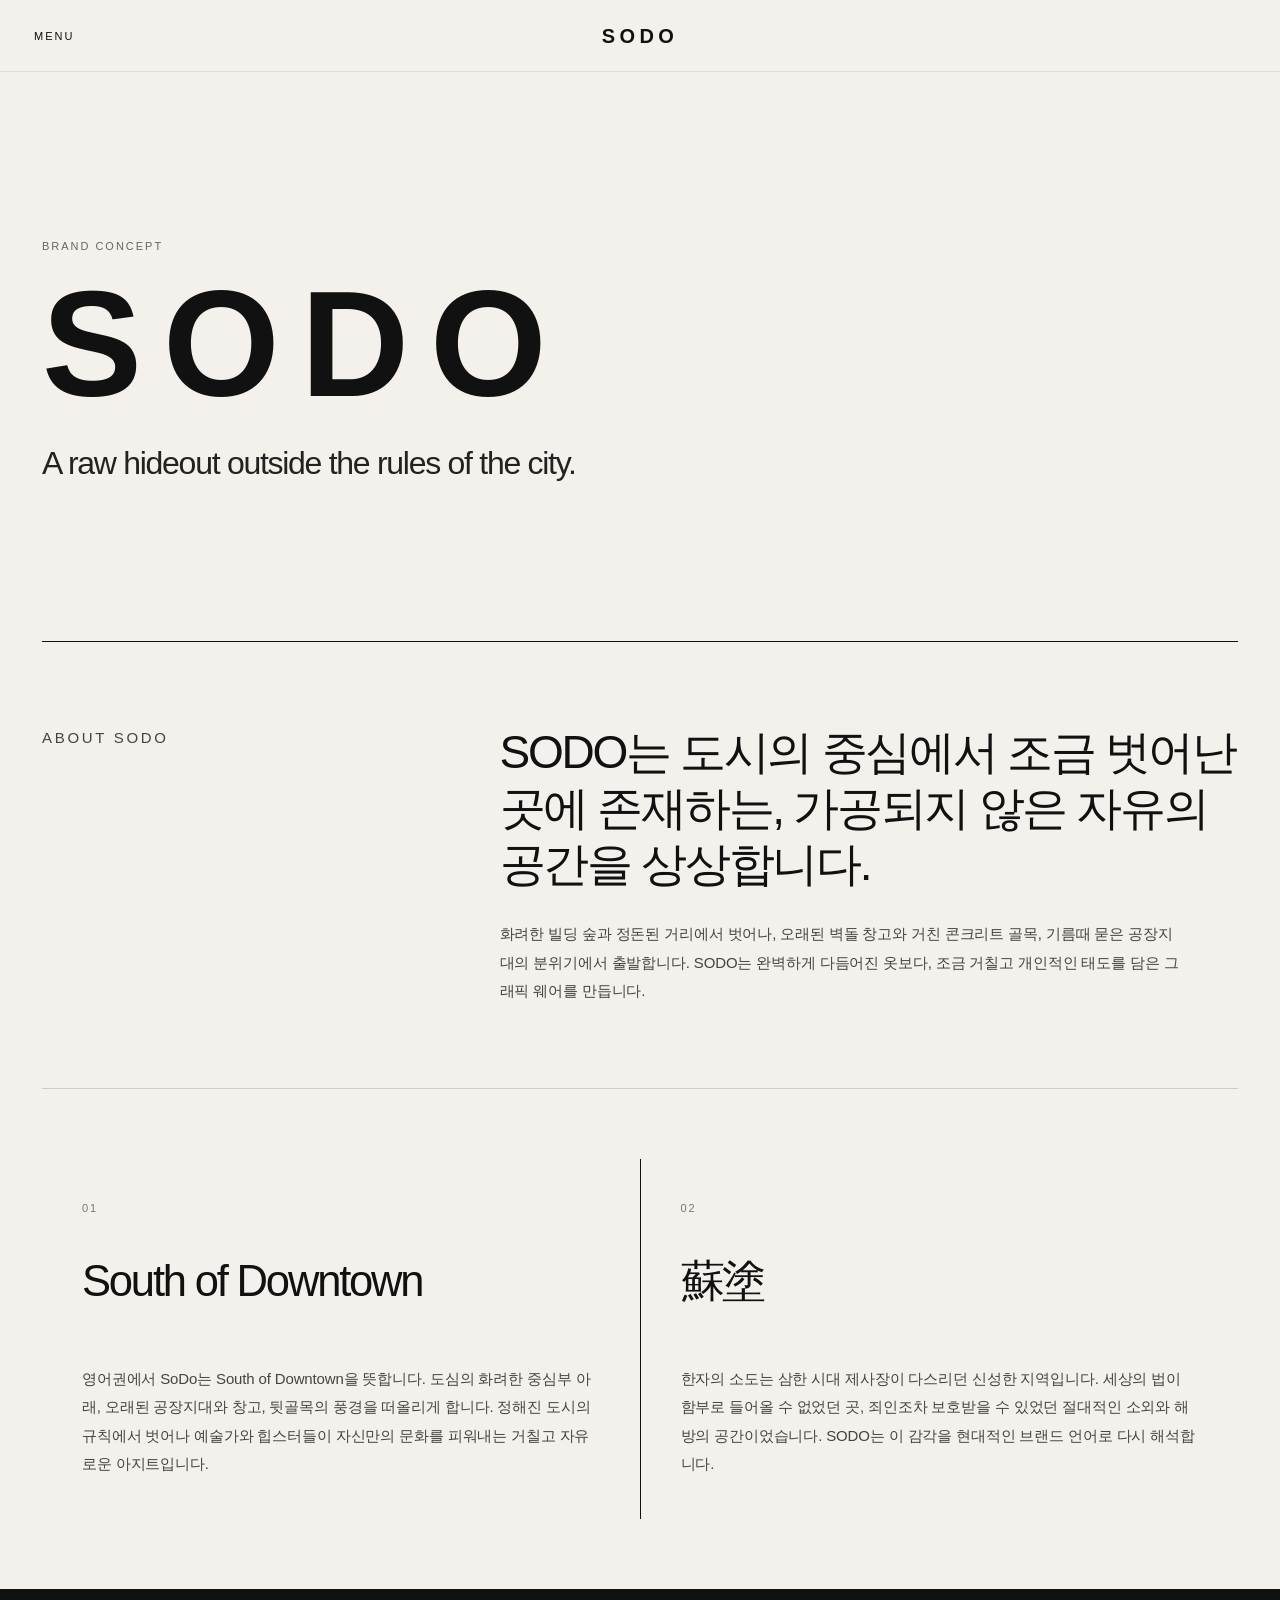
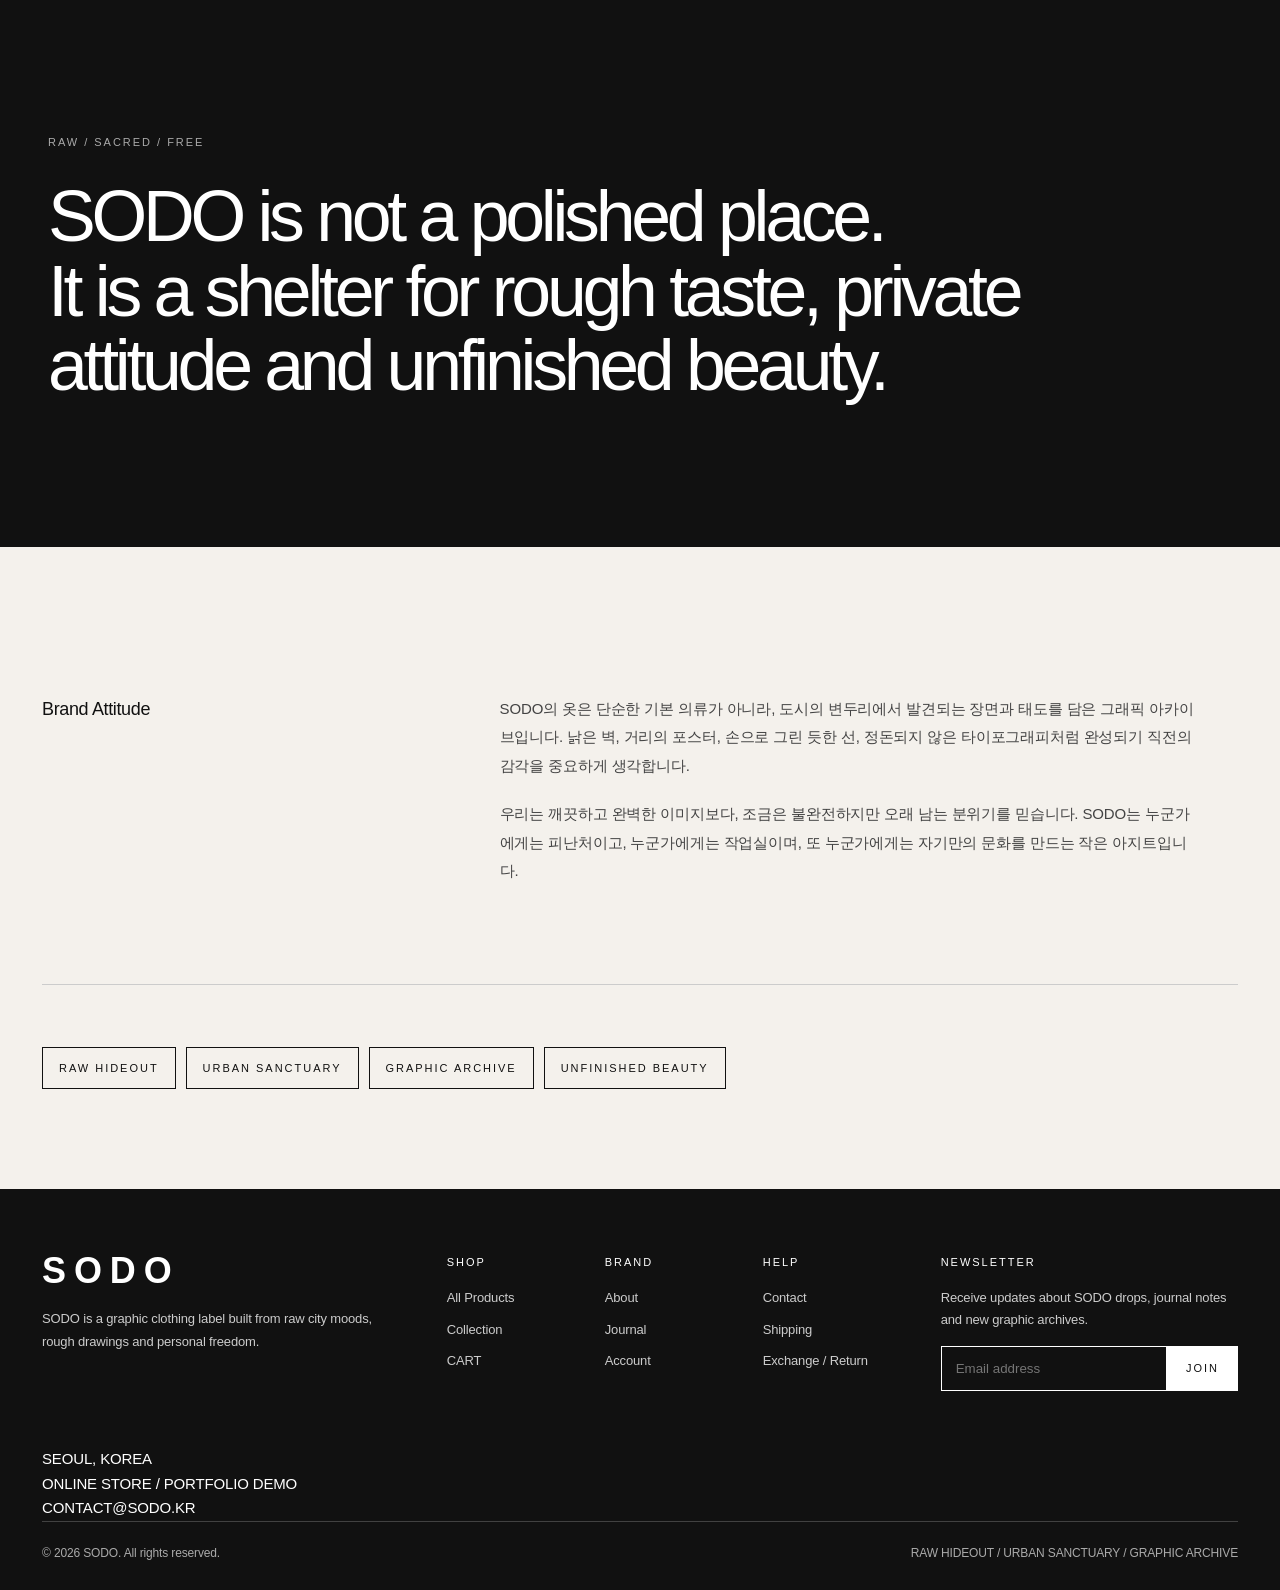
==== commit f5c62837: "Apply compact drawer menu to all pages" ====
--- a/about.html
+++ b/about.html
@@ -14,17 +14,24 @@
     <a href="index.html" class="logo header-center-logo">SODO</a>
 
     <div class="header-actions">
-      <a href="shop.html">SHOP</a>
       <a href="cart.html" class="cart-action">CART</a>
     </div>
 
-    <nav class="nav">
-      <a href="shop.html">SHOP</a>
-      <a href="collection.html">COLLECTION</a>
-      <a href="about.html">ABOUT</a>
-      <a href="journal.html">JOURNAL</a>
-      <a href="login.html">LOGIN</a>
-      <a href="cart.html">CART</a>
+    <nav class="nav sodo-drawer-menu compact-drawer">
+      <div class="drawer-main-links">
+        <a href="shop.html">SHOP</a>
+        <a href="about.html">ABOUT</a>
+        <a href="collection.html">COLLECTION</a>
+        <a href="journal.html">STOCKIST</a>
+        <a href="journal.html">COMMUNITY</a>
+      </div>
+
+      <div class="drawer-sub-links">
+        <a href="login.html">LOGIN</a>
+        <a href="login.html">JOIN US</a>
+        <a href="cart.html">BAG</a>
+        <a href="login.html">ACCOUNT</a>
+      </div>
     </nav>
   </header>
 
@@ -124,7 +131,6 @@
 
   <footer class="footer">
     <div class="footer-inner">
-
       <div class="footer-brand">
         <h2>SODO</h2>
         <p>
@@ -145,32 +151,39 @@
           <h3>BRAND</h3>
           <a href="about.html">About</a>
           <a href="journal.html">Journal</a>
-          <a href="login.html">ACCOUNT</a>
+          <a href="login.html">Account</a>
         </div>
 
         <div>
-          <h3>CONTACT</h3>
-          <a href="mailto:contact@sodo.kr">contact@sodo.kr</a>
-          <a href="#">Instagram</a>
-          <a href="#">Customer Service</a>
+          <h3>HELP</h3>
+          <a href="mailto:contact@sodo.kr">Contact</a>
+          <a href="#">Shipping</a>
+          <a href="#">Exchange / Return</a>
         </div>
       </div>
 
       <div class="footer-newsletter">
         <h3>NEWSLETTER</h3>
-        <p>Receive updates from SODO.</p>
+        <p>
+          Receive updates about SODO drops, journal notes and new graphic archives.
+        </p>
 
         <div class="newsletter-form">
           <input type="email" id="newsletterEmail" placeholder="Email address" />
           <button type="button" id="newsletterButton">JOIN</button>
         </div>
       </div>
+    </div>
 
+    <div class="footer-info">
+      <p>SEOUL, KOREA</p>
+      <p>ONLINE STORE / PORTFOLIO DEMO</p>
+      <p>CONTACT@SODO.KR</p>
     </div>
 
     <div class="footer-bottom">
       <p>© <span id="year"></span> SODO. All rights reserved.</p>
-      <p>Demo website by SODO.</p>
+      <p>RAW HIDEOUT / URBAN SANCTUARY / GRAPHIC ARCHIVE</p>
     </div>
   </footer>
 
--- a/css/style.css
+++ b/css/style.css
@@ -4131,4 +4131,152 @@
   .order-complete-statement h2 {
     font-size: 38px;
   }
+}/* =========================================================
+   GARDEN EXPRESS STYLE DRAWER MENU
+========================================================= */
+
+.sodo-top-header .nav a:first-child::before {
+  content: none !important;
+  display: none !important;
+}
+
+.sodo-drawer-menu {
+  overflow-y: auto;
+}
+
+.sodo-drawer-menu .drawer-group {
+  width: 100%;
+  margin-bottom: 34px;
+}
+
+.sodo-drawer-menu .drawer-title {
+  margin-bottom: 14px;
+  font-size: var(--font-xs, 11px);
+  letter-spacing: var(--letter-label, 0.18em);
+  color: #777;
+}
+
+.sodo-top-header .sodo-drawer-menu a {
+  width: 100%;
+  display: block;
+  padding: 8px 0 !important;
+  border-bottom: none !important;
+  font-size: 13px;
+  letter-spacing: 0.14em;
+  line-height: 1.4;
+}
+
+.sodo-top-header .sodo-drawer-menu a:hover {
+  font-style: normal !important;
+  opacity: 0.55;
+  padding-left: 6px !important;
+}
+
+.drawer-account {
+  margin-top: 18px;
+  padding-top: 24px;
+  border-top: 1px solid rgba(17, 17, 17, 0.22);
+}
+
+.drawer-account a {
+  font-size: 12px !important;
+  color: #555;
+}
+
+/* 모바일 메뉴 안쪽 여백 정리 */
+@media (max-width: 760px) {
+  .sodo-drawer-menu .drawer-group {
+    margin-bottom: 30px;
+  }
+
+  .sodo-top-header .sodo-drawer-menu a {
+    padding: 9px 0 !important;
+    font-size: 12px;
+  }
+
+  .drawer-account {
+    padding-top: 22px;
+  }
+}/* =========================================================
+   COMPACT DRAWER MENU
+========================================================= */
+
+.compact-drawer {
+  overflow-y: auto;
+  padding: 88px 28px 28px !important;
+  display: flex !important;
+  flex-direction: column !important;
+  justify-content: space-between !important;
+}
+
+.drawer-main-links,
+.drawer-sub-links {
+  width: 100%;
+  display: flex;
+  flex-direction: column;
+}
+
+.drawer-main-links {
+  gap: 10px;
+}
+
+.drawer-sub-links {
+  gap: 8px;
+  margin-top: 42px;
+  padding-top: 20px;
+  border-top: 1px solid rgba(17, 17, 17, 0.18);
+}
+
+.compact-drawer .drawer-main-links a {
+  display: block;
+  width: 100%;
+  padding: 0 !important;
+  border: none !important;
+  font-size: 14px !important;
+  letter-spacing: 0.12em !important;
+  line-height: 1.2 !important;
+  color: #111;
+}
+
+.compact-drawer .drawer-sub-links a {
+  display: block;
+  width: 100%;
+  padding: 0 !important;
+  border: none !important;
+  font-size: 11px !important;
+  letter-spacing: 0.14em !important;
+  line-height: 1.2 !important;
+  color: #888;
+}
+
+.compact-drawer .drawer-main-links a:hover,
+.compact-drawer .drawer-sub-links a:hover {
+  font-style: normal !important;
+  opacity: 0.55;
+  padding-left: 0 !important;
+}
+
+.sodo-top-header .compact-drawer {
+  width: 250px !important;
+  max-width: 80vw !important;
+}
+
+@media (max-width: 760px) {
+  .sodo-top-header .compact-drawer {
+    width: 78vw !important;
+    max-width: 78vw !important;
+    padding: 84px 22px 24px !important;
+  }
+
+  .compact-drawer .drawer-main-links {
+    gap: 10px;
+  }
+
+  .compact-drawer .drawer-main-links a {
+    font-size: 13px !important;
+  }
+
+  .compact-drawer .drawer-sub-links a {
+    font-size: 11px !important;
+  }
 }
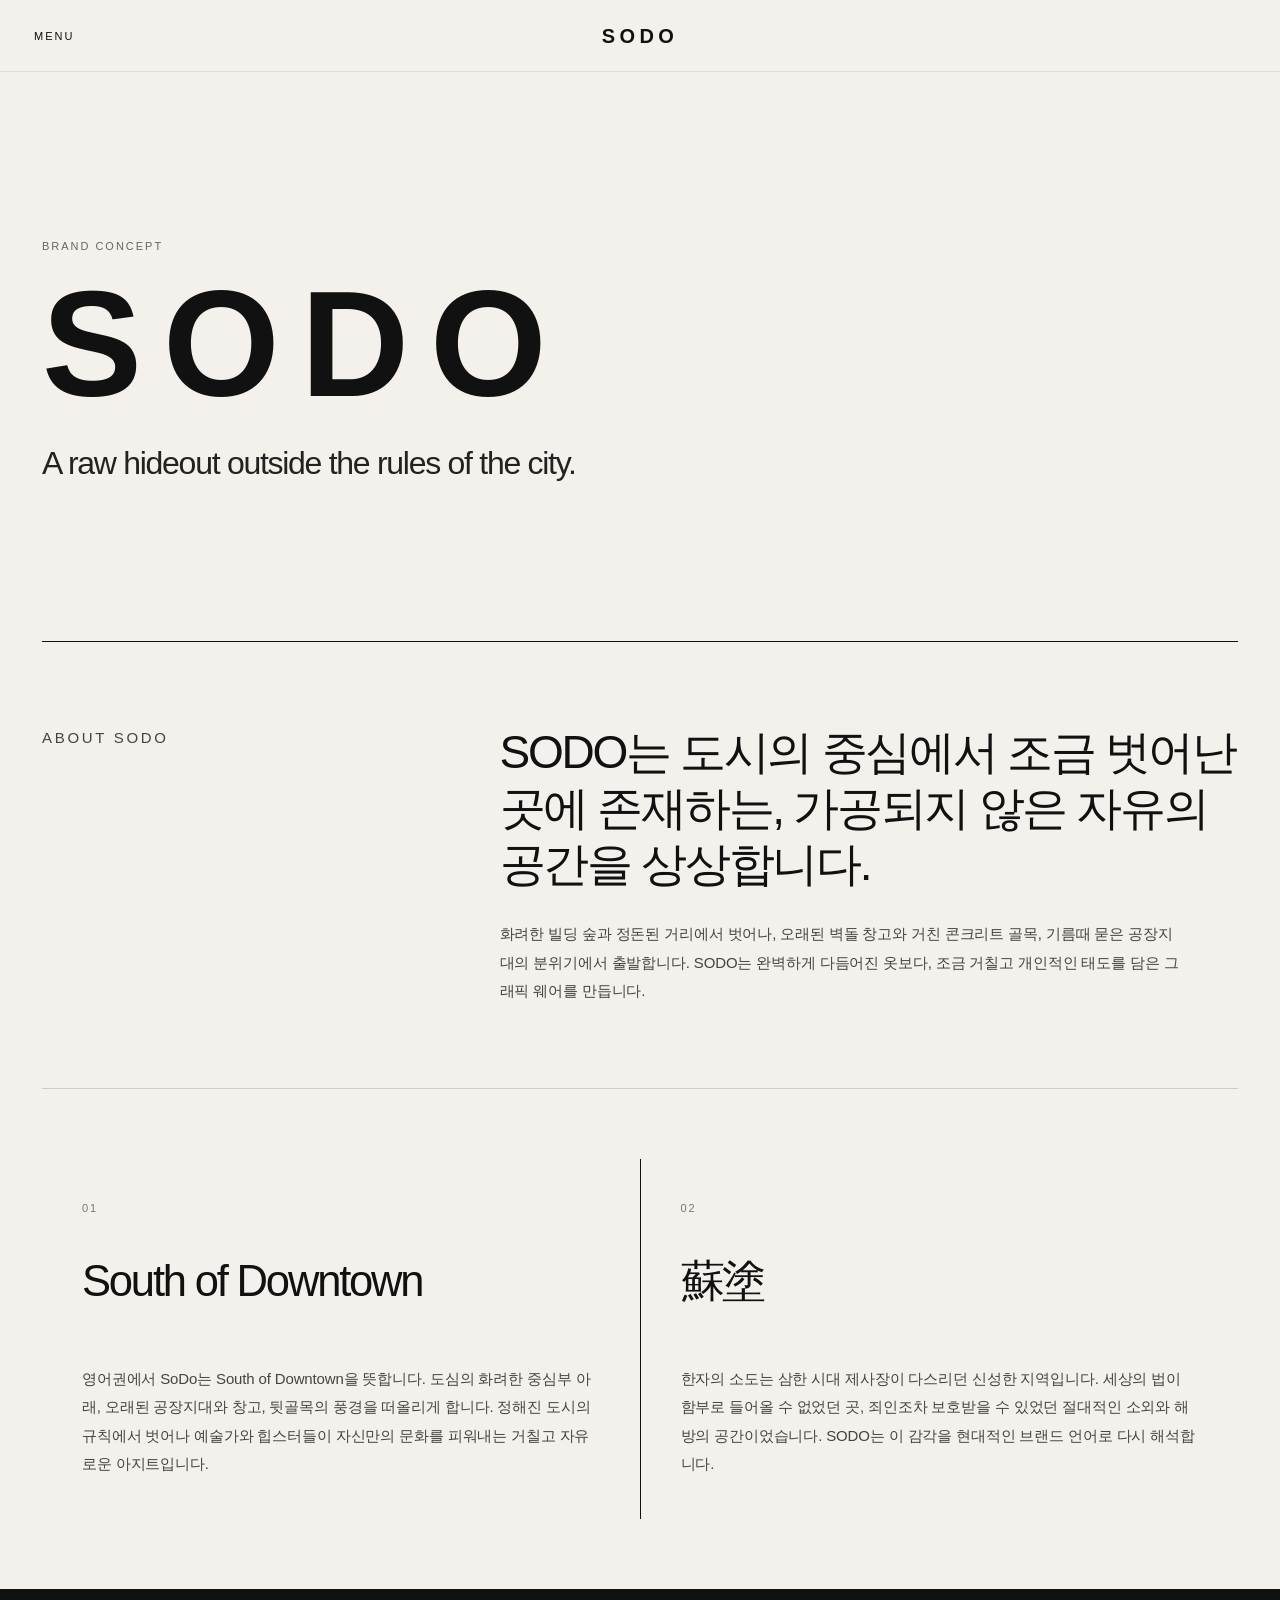
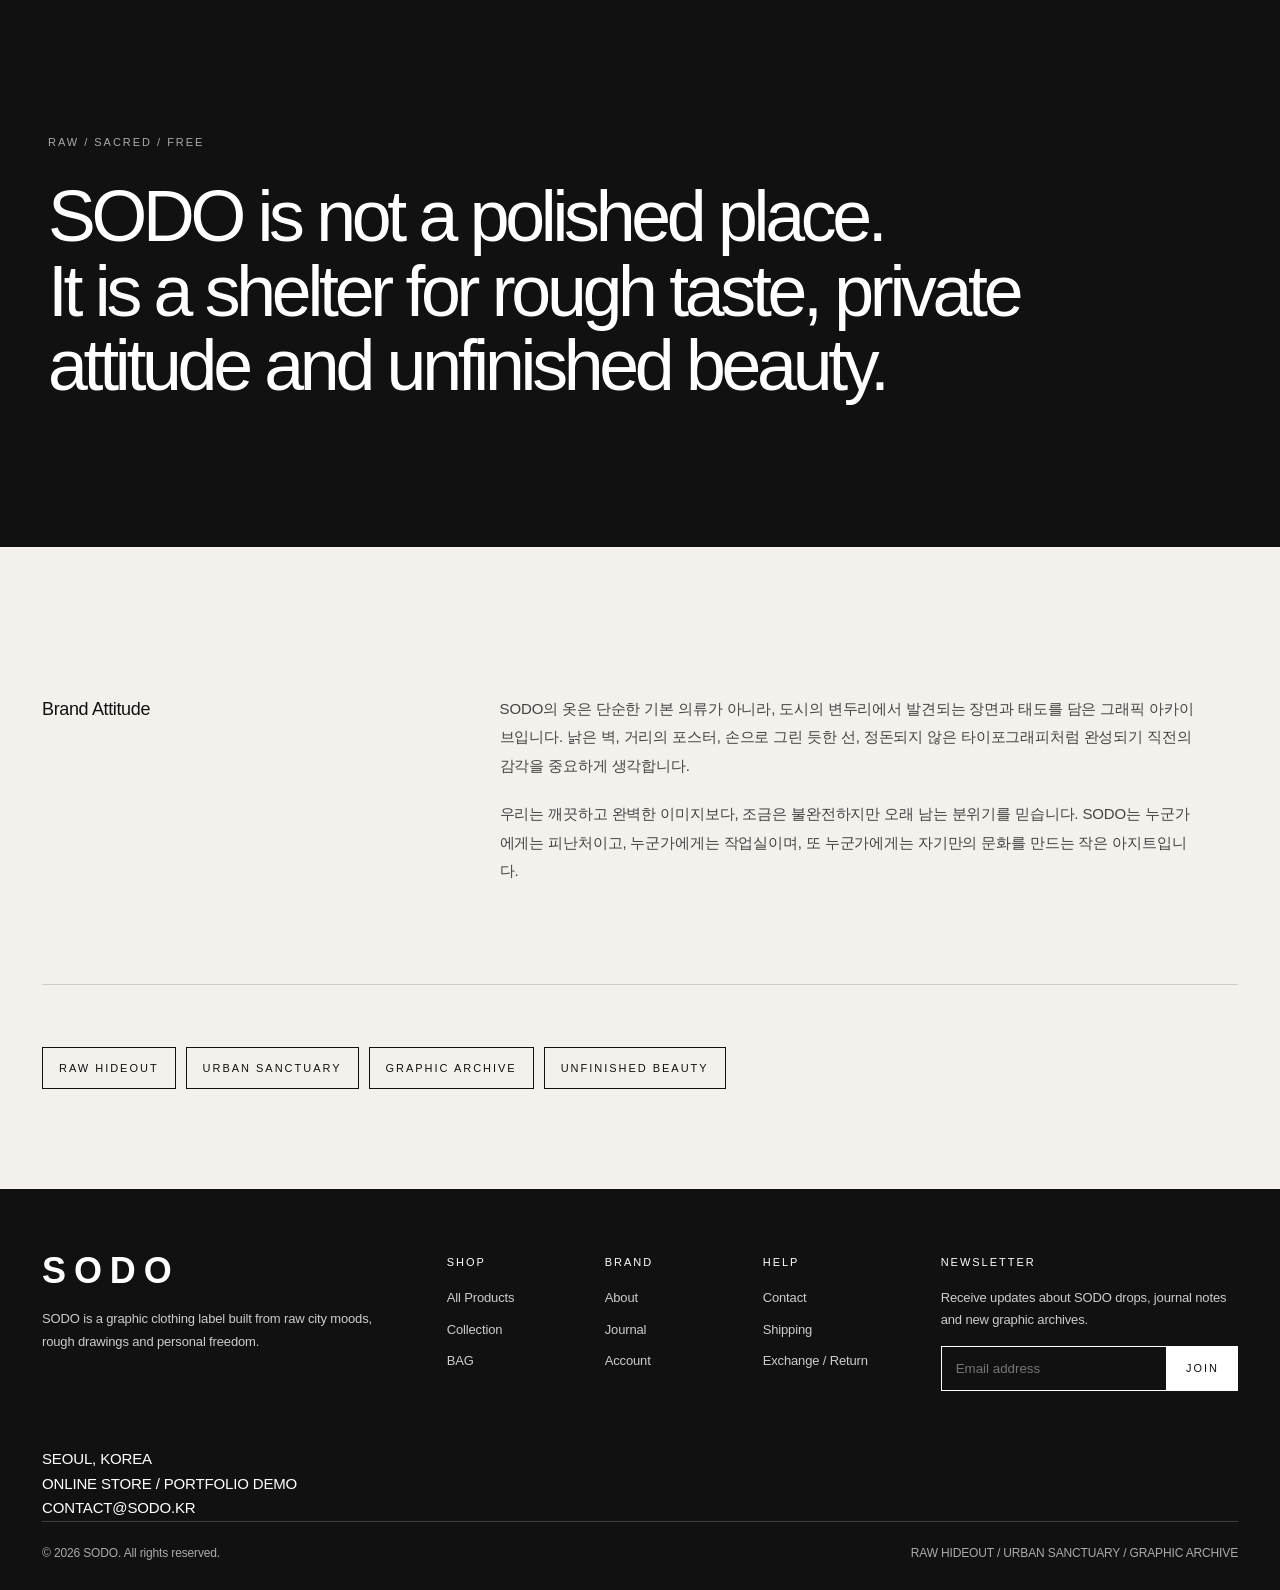
==== commit b8ae929e: "Fix bag script and drawer account typography" ====
--- a/about.html
+++ b/about.html
@@ -14,7 +14,7 @@
     <a href="index.html" class="logo header-center-logo">SODO</a>
 
     <div class="header-actions">
-      <a href="cart.html" class="cart-action">CART</a>
+      <a href="cart.html" class="cart-action">BAG</a>
     </div>
 
     <nav class="nav sodo-drawer-menu compact-drawer">
--- a/css/style.css
+++ b/css/style.css
@@ -4279,4 +4279,57 @@
   .compact-drawer .drawer-sub-links a {
     font-size: 11px !important;
   }
+}/* =========================================================
+   FIX DRAWER ACCOUNT LINKS + BAG UI
+========================================================= */
+
+.compact-drawer .drawer-main-links a {
+  font-family: "Helvetica Neue", Arial, sans-serif !important;
+  font-size: 14px !important;
+  letter-spacing: 0.12em !important;
+  font-weight: 400 !important;
+}
+
+.compact-drawer .drawer-sub-links {
+  gap: 7px !important;
+  margin-top: 42px !important;
+  padding-top: 20px !important;
+  border-top: 1px solid rgba(17, 17, 17, 0.16) !important;
+}
+
+.compact-drawer .drawer-sub-links a {
+  font-family: "Courier New", Courier, monospace !important;
+  font-size: 10px !important;
+  letter-spacing: 0.16em !important;
+  line-height: 1.35 !important;
+  font-weight: 400 !important;
+  color: #777 !important;
+  padding: 0 !important;
+  border: none !important;
+}
+
+.compact-drawer .drawer-sub-links a:hover {
+  opacity: 0.55 !important;
+  font-style: normal !important;
+  padding-left: 0 !important;
+}
+
+/* SUCCESS BAR CLICK FIX */
+
+.cart-success-bar {
+  z-index: 3000 !important;
+  pointer-events: auto !important;
+}
+
+.cart-success-bar a,
+.cart-success-link {
+  position: relative;
+  z-index: 3001 !important;
+  pointer-events: auto !important;
+}
+
+/* BAG WORDING */
+
+.cart-button {
+  text-transform: uppercase;
 }
